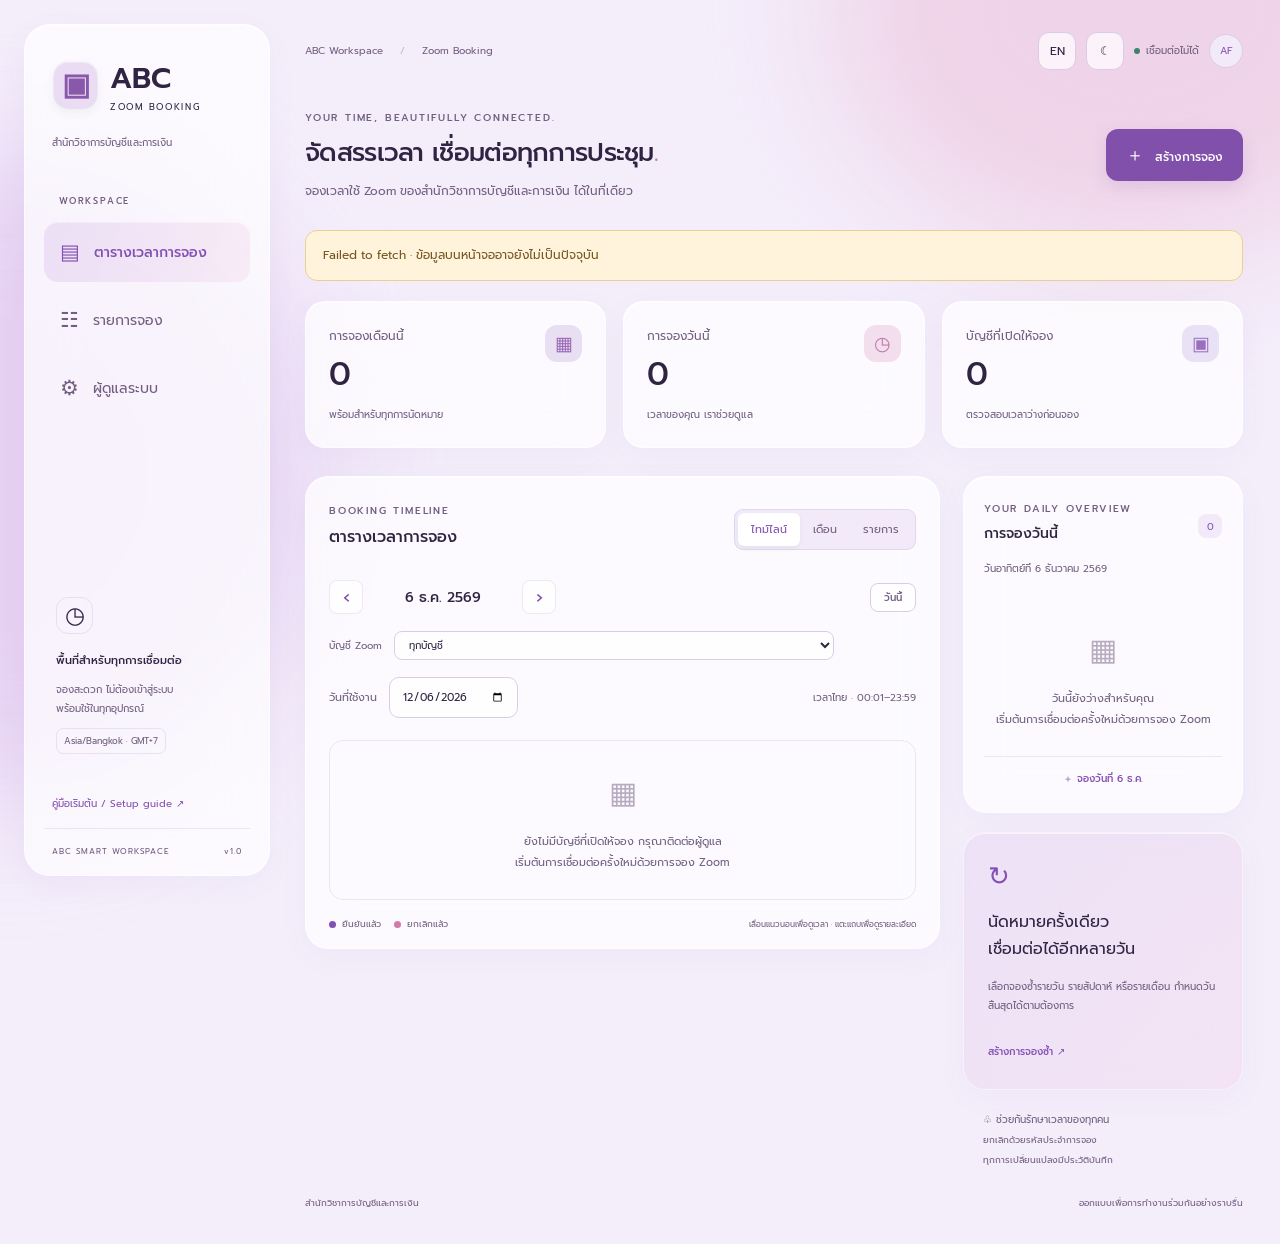
==== index.html @ 43f2db87 "Publish ABC Zoom booking website" ====
<!doctype html>
<html lang="th"><head><meta charset="utf-8"><meta name="viewport" content="width=device-width,initial-scale=1"><meta name="theme-color" content="#f4eefb"><title>ABC Zoom · ระบบจอง Zoom</title><link rel="preconnect" href="https://fonts.googleapis.com"><link rel="preconnect" href="https://fonts.gstatic.com" crossorigin><link href="https://fonts.googleapis.com/css2?family=Prompt:wght@300;400;500;600;700&display=swap" rel="stylesheet"><link rel="stylesheet" href="style.css"><script src="config.js"></script><script type="module" src="app.js"></script></head>
<body><div class="ambient one"></div><div class="ambient two"></div>
<div class="shell"><aside class="sidebar glass"><a class="brand" href="./"><span class="brand-icon">▣</span><span>ABC<span class="brand-sub">ZOOM BOOKING</span></span></a><div class="school">สำนักวิชาการบัญชีและการเงิน</div><div class="nav-label">WORKSPACE</div><nav><button class="nav active" id="nav-calendar"><span>▤</span> ตารางเวลาการจอง</button><button class="nav" id="nav-list"><span>☷</span> รายการจอง</button><button class="nav" id="nav-admin"><span>⚙</span> ผู้ดูแลระบบ</button></nav><div class="sidebar-bottom"><div class="mini-icon">◷</div><b>พื้นที่สำหรับทุกการเชื่อมต่อ</b><p>จองสะดวก ไม่ต้องเข้าสู่ระบบ<br>พร้อมใช้ในทุกอุปกรณ์</p><span class="timezone">Asia/Bangkok · GMT+7</span></div><a class="setup-link" href="setup.html">คู่มือเริ่มต้น / Setup guide ↗</a><div class="version">ABC SMART WORKSPACE <span>v1.0</span></div></aside>
<main><header class="topbar"><div class="breadcrumb">ABC Workspace <span>/</span> Zoom Booking</div><div class="top-actions"><button class="utility" id="toggle-language" aria-label="Switch language">EN</button><button class="utility" id="toggle-theme" aria-label="สลับธีม">☾</button><span class="status" id="connection-status">กำลังเชื่อมต่อ</span><button class="avatar" id="admin-shortcut" aria-label="ผู้ดูแลระบบ">AF</button></div></header>
<section class="heading"><div><div class="eyebrow">YOUR TIME, BEAUTIFULLY CONNECTED.</div><h1>จัดสรรเวลา เชื่อมต่อทุกการประชุม<span class="mint-dot">.</span></h1><p>จองเวลาใช้ Zoom ของสำนักวิชาการบัญชีและการเงิน ได้ในที่เดียว</p></div><button class="primary" id="new-booking"><span>＋</span> สร้างการจอง</button></section>
<div class="notice" id="notice" hidden></div>
<section class="stats"><article class="glass stat"><div><span>การจองเดือนนี้</span><b id="stat-total">—</b><small>พร้อมสำหรับทุกการนัดหมาย</small></div><span class="stat-icon">▦</span></article><article class="glass stat"><div><span>การจองวันนี้</span><b id="stat-today">—</b><small>เวลาของคุณ เราช่วยดูแล</small></div><span class="stat-icon blue">◷</span></article><article class="glass stat"><div><span>บัญชีที่เปิดให้จอง</span><b id="stat-accounts">—</b><small>ตรวจสอบเวลาว่างก่อนจอง</small></div><span class="stat-icon violet">▣</span></article></section>
<div class="workspace" id="calendar-view"><section class="glass calendar-panel" id="schedule-panel"><div class="panel-header"><div><div class="eyebrow">BOOKING TIMELINE</div><h2 id="schedule-title">ตารางเวลาการจอง</h2></div><div class="segmented"><button class="selected" id="gantt-mode">ไทม์ไลน์</button><button id="month-mode">เดือน</button><button id="list-mode">รายการ</button></div></div><div class="calendar-toolbar"><div class="month-nav"><button id="prev" aria-label="เดือนก่อนหน้า">‹</button><h3 id="month-title"></h3><button id="next" aria-label="เดือนถัดไป">›</button></div><button class="secondary small" id="today">วันนี้</button></div><label class="account-filter">บัญชี Zoom <select id="filter-account"><option value="">ทุกบัญชี</option></select></label><div id="gantt-view"><div class="gantt-date-row"><label for="gantt-date">วันที่ใช้งาน</label><input type="date" id="gantt-date"><span id="gantt-timezone">เวลาไทย · 00:01–23:59</span></div><div class="gantt-scroll"><div id="gantt"></div></div><div class="gantt-legend"><span><i class="legend-dot"></i> ยืนยันแล้ว</span><span><i class="legend-dot pink"></i> ยกเลิกแล้ว</span><span id="gantt-hint">เลื่อนแนวนอนเพื่อดูเวลา · แตะแถบเพื่อดูรายละเอียด</span></div></div><div id="month-view" hidden><div class="weekdays"><span>อา.</span><span>จ.</span><span>อ.</span><span>พ.</span><span>พฤ.</span><span>ศ.</span><span>ส.</span></div><div class="calendar-grid" id="calendar"></div><div class="calendar-footer"><span><i class="legend-dot"></i> มีการจอง</span><span><i class="legend-dot outline"></i> วันที่เลือก</span><small>แตะวันที่เพื่อดูรายละเอียด</small></div></div></section>
<aside class="right-column"><section class="glass daily-panel"><div class="panel-header"><div><div class="eyebrow">YOUR DAILY OVERVIEW</div><h2 id="selected-title">การจองวันนี้</h2></div><span class="count" id="day-count">0</span></div><p class="muted" id="selected-date"></p><div id="day-list"></div><button class="text-button" id="day-book">＋ จองในวันนี้</button></section><section class="glass tip"><span class="tip-icon">↻</span><h3>นัดหมายครั้งเดียว<br>เชื่อมต่อได้อีกหลายวัน</h3><p>เลือกจองซ้ำรายวัน รายสัปดาห์ หรือรายเดือน กำหนดวันสิ้นสุดได้ตามต้องการ</p><button class="text-button" id="repeat-book">สร้างการจองซ้ำ ↗</button></section><div class="privacy-note">♧ ช่วยกันรักษาเวลาของทุกคน<br><span>ยกเลิกด้วยรหัสประจำการจอง<br>ทุกการเปลี่ยนแปลงมีประวัติบันทึก</span></div></aside></div>
<section class="glass list-panel" id="list-view" hidden><div class="panel-header"><h2>รายการจอง</h2><input id="search" type="search" placeholder="ค้นหารายการ (ชื่อ / หัวข้อสำหรับ Admin)" aria-label="ค้นหารายการจอง"></div><p class="muted">รายการในเดือนที่เลือก · เวลาประเทศไทย</p><div id="all-list"></div></section>
<section class="glass admin-panel" id="admin-view" hidden><div class="panel-header"><div><div class="eyebrow">ADMINISTRATION</div><h2>ผู้ดูแลระบบ</h2></div><button class="secondary" id="logout" hidden>ออกจากระบบ</button></div><form id="login-form" class="form narrow"><p class="muted">เข้าสู่ระบบด้วยบัญชีผู้ดูแล Supabase Auth</p><p class="muted" id="admin-setup-note">ผู้ดูแลครั้งแรก: สร้างบัญชีและตั้งรหัสผ่านใน Supabase Authentication ด้วยอีเมลที่กำหนดก่อน</p><label>อีเมล<input name="email" type="email" autocomplete="username" value="nattawat.suw@mail.wu.ac.th" required></label><label>รหัสผ่าน<input name="password" type="password" autocomplete="current-password" required></label><button class="primary">เข้าสู่ระบบ</button></form><div id="admin-content" hidden><div class="admin-grid"><div><h3>จัดการบัญชี Zoom</h3><div id="account-list"></div><form id="account-form" class="form"><label>รหัสบัญชี<input name="account_id" required maxlength="100" placeholder="เช่น zoom-01"></label><label>ชื่อแสดงผล<input name="branch" required maxlength="150" placeholder="เช่น Zoom สำนักวิชา 01"></label><label>อีเมล Zoom<input name="email" type="email" required></label><label>รหัสผ่าน Zoom (เว้นว่างเพื่อใช้ค่าเดิม)<input name="password" type="password" autocomplete="new-password" maxlength="200"></label><label>สถานะ<select name="status"><option value="ACTIVE">เปิดให้จอง</option><option value="INACTIVE">ปิดให้จอง</option></select></label><button class="primary">บันทึกบัญชี</button></form></div><div><h3>ประวัติการเปลี่ยนแปลง</h3><p class="muted">ล่าสุด 300 รายการ · ชื่อผู้ใช้งานทั่วไปเป็นข้อมูลที่กรอกเอง<br>ผู้ดูแลที่ยืนยันแล้วจะแสดงรหัสบัญชี</p><button id="export-logs" class="secondary small">ดาวน์โหลดประวัติ JSON</button><div id="audit-list"></div></div></div></div></section>
<footer>สำนักวิชาการบัญชีและการเงิน <span>ออกแบบเพื่อการทำงานร่วมกันอย่างราบรื่น</span></footer></main></div>
<dialog id="booking-dialog"><form id="booking-form" class="form"><div class="dialog-header"><div><div class="eyebrow">LET’S MAKE TIME</div><h2>สร้างการจอง Zoom</h2></div><button type="button" class="close" data-close aria-label="ปิด">×</button></div><div class="form-row"><label>ชื่อผู้จอง *<input name="name" required minlength="2" maxlength="150" autocomplete="name" placeholder="ชื่อและนามสกุล"></label><label>บัญชี Zoom *<select name="account_id" required id="booking-account"></select></label></div><label>หัวข้อการใช้งาน *<input name="topic" required minlength="2" maxlength="150" placeholder="เช่น ประชุมคณะกรรมการสำนักวิชา"></label><label>วัตถุประสงค์การใช้งาน *<textarea name="purpose" required minlength="2" maxlength="500" rows="2" placeholder="รายละเอียดการประชุม / การเรียนการสอน"></textarea></label><div class="form-row three"><label>วันที่ *<input type="date" name="date" required></label><label>เวลาเริ่ม *<input type="time" name="start" min="00:01" max="23:58" value="09:00" required></label><label>เวลาสิ้นสุด *<input type="time" name="end" min="00:02" max="23:59" value="10:00" required></label></div><p class="field-hint">เวลาไทย 00:01–23:59 น. · จองข้ามวันให้แยกรายการ</p><label>การจองซ้ำ<select name="repeat" id="repeat"><option value="none">ไม่จองซ้ำ</option><option value="daily">รายวัน</option><option value="weekly">รายสัปดาห์</option><option value="monthly">รายเดือน</option></select></label><div id="repeat-options" hidden><div class="form-row"><label>ทุก ๆ<input name="interval" type="number" min="1" max="12" value="1"></label><label>สิ้นสุดวันที่<input name="until" type="date"></label></div><div id="weekdays-input" class="weekday-options" hidden></div><p class="field-hint">สูงสุด 100 ครั้ง ภายใน 180 วัน · รายเดือนจะข้ามเดือนที่ไม่มีวันตรงกัน</p><p id="repeat-summary" class="repeat-summary"></p></div><div class="form-notice">เก็บรหัสยกเลิกที่ได้รับหลังจองให้ปลอดภัย ผู้ถือรหัสสามารถยกเลิกการจองชุดนี้ได้ ชื่อผู้กรอกไม่ถือเป็นการยืนยันตัวตน</div><p class="form-error" id="booking-error" role="alert"></p><div class="dialog-actions"><button type="button" class="secondary" data-close>กลับ</button><button class="primary" id="submit-booking">ยืนยันการจอง</button></div></form></dialog>
<dialog id="detail-dialog"><div class="dialog-header"><h2>รายละเอียดการจอง</h2><button class="close" data-close aria-label="ปิด">×</button></div><div id="booking-detail"></div></dialog>
<dialog id="cancel-dialog"><form id="cancel-form" class="form"><div class="dialog-header"><h2>ยกเลิกการจอง</h2><button type="button" class="close" data-close aria-label="ปิด">×</button></div><label>ชื่อผู้ยกเลิก *<input name="name" minlength="2" maxlength="150" required></label><label>เหตุผลที่ยกเลิก *<textarea name="reason" minlength="2" maxlength="500" required></textarea></label><label id="code-label">รหัสยกเลิกประจำการจอง *<input name="code" autocomplete="off"></label><label>รายการที่จะยกเลิก<select name="scope"><option value="one">เฉพาะครั้งนี้</option><option value="future">ครั้งนี้และครั้งถัดไปในชุด</option><option value="all">ทุกครั้งในชุดที่ยังไม่เริ่ม</option></select></label><p class="form-notice">บันทึกชื่อ เวลา เหตุผล และข้อมูลตรวจสอบเครือข่ายแบบแฮชในประวัติ ผู้ดูแลสามารถตรวจสอบได้</p><p class="form-error" id="cancel-error" role="alert"></p><button class="danger">ยืนยันยกเลิก</button></form></dialog>
<dialog id="receipt-dialog"><div class="dialog-header"><h2>จองสำเร็จ ✓</h2></div><p id="receipt-count"></p><p>กรุณาบันทึกรหัสนี้ไว้ จะไม่แสดงซ้ำอีก</p><code id="receipt-code"></code><div id="receipt-credentials" class="credentials"></div><p class="muted">ใช้รหัสนี้ร่วมกับชื่อผู้ยกเลิกเพื่อจัดการการจอง ห้ามส่งต่อให้ผู้อื่น</p><div class="dialog-actions"><button class="secondary" id="download-receipt">ดาวน์โหลดหลักฐาน</button><button class="primary" data-close>เรียบร้อย</button></div></dialog>
<dialog id="credentials-dialog"><form id="credentials-form" class="form"><div class="dialog-header"><h2 data-credential-title>ข้อมูลเข้าสู่ระบบ Zoom</h2><button type="button" class="close" data-close aria-label="ปิด">×</button></div><label id="credential-code-label">รหัสยกเลิกประจำการจอง *<input name="code" autocomplete="off" required></label><button class="primary" id="reveal-credentials">เปิดดูข้อมูล</button><p id="credentials-error" class="form-error" role="alert"></p><div id="credentials-result" class="credentials" hidden></div></form></dialog><div id="toast" role="status" hidden></div></body></html>
---- style.css ----
:root{--ink:#1d393c;--muted:#78908e;--mint:#387c69;--line:rgba(62,100,92,.12);--glass:rgba(255,255,255,.64)}*{box-sizing:border-box}body{margin:0;background:#edf3f1;color:var(--ink);font:14px 'Prompt',sans-serif;min-height:100vh}button,input,select,textarea{font:inherit}button,a,input,select,textarea{-webkit-tap-highlight-color:transparent}button{cursor:pointer}button:disabled{opacity:.45;cursor:wait}button:focus-visible,a:focus-visible{outline:3px solid #579e8e;outline-offset:3px}input:focus,select:focus,textarea:focus{outline:2px solid #76af9e}[hidden]{display:none!important}.ambient{position:fixed;border-radius:50%;filter:blur(65px);z-index:-1;pointer-events:none}.ambient.one{width:600px;height:650px;background:#c3ded0;left:-290px;top:150px;opacity:.75}.ambient.two{width:600px;height:500px;background:#d0dfef;right:-150px;top:-240px;opacity:.8}.glass{background:var(--glass);border:1px solid rgba(255,255,255,.9);box-shadow:0 8px 32px #34594d06,inset 0 1px 0 #fff;backdrop-filter:blur(25px);-webkit-backdrop-filter:blur(25px)}.shell{display:grid;grid-template-columns:246px minmax(0,1fr);gap:35px;max-width:1680px;margin:auto;padding:24px}.sidebar{height:calc(100vh - 48px);min-height:620px;border-radius:26px;padding:31px 19px 18px;position:sticky;top:24px;display:flex;flex-direction:column}.brand{display:flex;gap:12px;align-items:center;color:var(--ink);text-decoration:none;font-size:29px;font-weight:600;padding:0 9px}.brand-icon{display:grid;place-items:center;background:#d6e7e0;color:#386b59;width:45px;height:48px;border-radius:15px;font-size:30px;box-shadow:inset 0 1px 2px #fff,0 4px 8px #34594d10}.brand-sub{display:block;letter-spacing:1.7px;font-size:9px;font-weight:400}.school{font-size:10px;color:#6e8580;margin:20px 8px 42px;white-space:nowrap}.nav-label,.eyebrow{font-size:9px;letter-spacing:1.8px;font-weight:500;color:#7c9690}.nav-label{padding:0 15px;margin-bottom:14px}.nav{width:100%;text-align:left;border:0;background:none;padding:14px 16px;border-radius:14px;color:#728985;margin-bottom:8px;display:flex;gap:14px;align-items:center}.nav span{font-size:21px}.nav.active{background:linear-gradient(125deg,#d9e9e2c9,#e7f1ec85);box-shadow:inset 0 1px 0 #fff,0 3px 9px #274d4010;color:#2e6755;font-weight:500}.sidebar-bottom{margin-top:auto;padding:30px 12px 26px}.mini-icon{border:1px solid #b9d3c7;width:37px;height:37px;border-radius:12px;display:grid;place-items:center;font-size:23px;margin-bottom:15px}.sidebar-bottom b{font-size:11px;font-weight:500}.sidebar-bottom p{color:#7d918b;font-size:10px;line-height:1.9}.timezone{display:inline-block;border:1px solid #dbe5e1;padding:5px 7px;border-radius:7px;font-size:9px;color:#7d918b}.version{padding:16px 8px 0;border-top:1px solid var(--line);font-size:8px;letter-spacing:1px;color:#a1afaa;display:flex;justify-content:space-between}main{min-width:0;padding-right:13px}.topbar{display:flex;justify-content:space-between;align-items:center;height:53px;margin-bottom:33px}.breadcrumb{font-size:10px;color:#859791}.breadcrumb span{margin:0 13px;color:#b3c1bb}.top-actions{display:flex;align-items:center;gap:19px}.status{font-size:10px;color:#648479;display:flex;gap:6px;align-items:center}.status:before{content:'';width:6px;height:6px;background:#6fa88f;border-radius:50%}.avatar{width:34px;height:34px;border:1px solid #fff;background:#d7e4de;border-radius:50%;color:#537568;font-size:10px}.heading{display:flex;justify-content:space-between;gap:20px;align-items:center;margin-bottom:30px}.heading h1{font-size:clamp(22px,2.25vw,34px);letter-spacing:-.7px;font-weight:500;margin:8px 0 10px}.mint-dot{color:#7ba690}.heading p{font-size:11px;color:#82938e;margin:0}.primary,.secondary,.danger{border:0;padding:12px 20px;border-radius:12px;font-size:12px;font-weight:500;white-space:nowrap}.primary{background:#2e6658;color:white;box-shadow:0 6px 15px #2e665824,inset 0 1px 0 #ffffff30}.primary:hover{background:#245446}.primary span{font-size:18px;margin-right:7px}.secondary{border:1px solid #dce6e0;background:#ffffff85;color:#688176}.small{padding:6px 13px;font-size:10px;border-radius:8px}.danger{background:#af514c;color:white}.notice{padding:13px 17px;border:1px solid #e5d3ad;background:#fff8e3;border-radius:12px;margin-bottom:20px;font-size:12px;line-height:1.9}.stats{display:grid;grid-template-columns:repeat(3,1fr);gap:17px;margin-bottom:28px}.stat{border-radius:20px;padding:23px;display:flex;justify-content:space-between;gap:10px}.stat span:not(.stat-icon){color:#7c918a;font-size:11px}.stat b{font-size:32px;line-height:1.3;display:block;font-weight:500;margin:8px 0}.stat small{font-size:9px;color:#91a29a}.stat-icon{background:#dfede5;color:#729d84;display:grid;place-items:center;width:37px;height:37px;font-size:19px;border-radius:12px}.stat-icon.blue{background:#e6eef7;color:#7894ab}.stat-icon.violet{background:#eeeaf3;color:#9a8cae}.workspace{display:grid;grid-template-columns:minmax(0,1fr) 280px;gap:23px;align-items:start}.calendar-panel{border-radius:23px;overflow:hidden;padding:26px 23px 14px}.panel-header{display:flex;justify-content:space-between;align-items:center;gap:15px}.panel-header h2{font-size:16px;font-weight:500;margin:7px 0}.segmented{display:flex;border:1px solid #e4eae6;border-radius:9px;padding:3px;background:#e8eeea55}.segmented button{border:0;background:none;color:#92a098;font-size:10px;border-radius:6px;padding:6px 13px}.segmented .selected{background:#fff;color:#587667;box-shadow:0 2px 5px #34594d10}.calendar-toolbar{display:flex;justify-content:space-between;align-items:center;margin:24px 0 17px}.month-nav{display:flex;gap:12px;align-items:center}.month-nav h3{font-size:14px;font-weight:500;min-width:135px;text-align:center;margin:0}.month-nav button{border:1px solid #dfe9e3;background:#ffffff90;width:26px;height:26px;border-radius:8px;color:#82998b;font-size:19px;line-height:1}.account-filter{display:flex;align-items:center;gap:12px;font-size:10px;color:#8a9e91;margin-bottom:17px}.account-filter select{border:1px solid #e0e9e1;border-radius:8px;font-size:10px;padding:5px 10px;background:#ffffff90;color:#68836f;max-width:75%}.weekdays{display:grid;grid-template-columns:repeat(7,1fr);padding-bottom:14px;text-align:center;color:#8fa195;font-size:10px}.weekdays span:first-child,.weekdays span:last-child{color:#b0bdb3}.calendar-grid{display:grid;grid-template-columns:repeat(7,minmax(0,1fr));border-top:1px solid var(--line);border-left:1px solid var(--line)}.day{border:0;border-right:1px solid var(--line);border-bottom:1px solid var(--line);min-height:87px;padding:9px 6px 5px;background:transparent;text-align:left;color:#607e68;position:relative;min-width:0}.day:hover{background:#e8f1e8}.day.selected{background:#dfeee0a6;box-shadow:inset 0 0 0 1.5px #a6c5aa}.day.other{color:#bcc7bc;background:#e9efea30}.day-number{font-size:11px;display:grid;place-items:center;width:22px;height:22px;border-radius:50%}.day.is-today .day-number{background:#3b7560;color:#fff}.event-chip{font-size:8px;display:block;margin-top:5px;padding:4px;border-radius:5px;background:#d8e8da;color:#487455;overflow:hidden;text-overflow:ellipsis;white-space:nowrap;line-height:1.3}.event-more{font-size:8px;color:#819384;padding-left:3px}.calendar-footer{display:flex;gap:15px;font-size:8px;color:#91a18f;padding-top:16px;align-items:center}.calendar-footer span{display:flex;align-items:center;gap:5px}.calendar-footer small{margin-left:auto;font-size:8px}.legend-dot{width:5px;height:5px;border-radius:50%;background:#8eaf90}.legend-dot.outline{background:none;border:1px solid #8eaf90}.right-column{display:flex;flex-direction:column;gap:19px}.daily-panel{padding:24px 20px 12px;border-radius:23px}.daily-panel h2{font-size:14px}.count{font-size:10px;display:grid;place-items:center;width:24px;height:24px;border-radius:8px;color:#73927a;background:#e2ece2}.muted{font-size:11px;color:#8a9c8e;line-height:1.8}.daily-panel>.muted{font-size:10px;margin:9px 0 20px}.empty{padding:24px 5px 25px;text-align:center;color:#91a18f;font-size:11px;line-height:1.9}.empty-icon{font-size:30px;opacity:.5;margin-bottom:10px}.empty b{display:block;color:#6b8770;font-weight:400}.booking-card{width:100%;text-align:left;background:#fff9;border:1px solid #e2ebe2;border-radius:13px;padding:14px;margin-bottom:10px;color:var(--ink)}.booking-card small{color:#7d9b85;font-size:9px}.booking-card b{display:block;font-size:11px;font-weight:500;margin:8px 0;overflow-wrap:anywhere}.booking-card p{font-size:10px;color:#91a18f;margin:0}.text-button{font-size:10px;font-weight:500;border:0;background:none;color:#648a6d;padding:14px 0}.daily-panel>.text-button{width:100%;border-top:1px solid var(--line);text-align:center}.tip{border-radius:22px;padding:24px;background:linear-gradient(130deg,#e2eee6b3,#f7f9f2a8)}.tip-icon{font-size:26px;color:#86a88d;display:block}.tip h3{font-size:16px;font-weight:400;line-height:1.7;margin:13px 0}.tip p{font-size:10px;line-height:1.9;color:#8aa18a}.tip .text-button{padding-bottom:0}.privacy-note{padding:1px 20px;color:#7c957e;font-size:10px;line-height:2}.privacy-note span{font-size:9px;color:#9aaa95}footer{margin:25px 0 10px;font-size:9px;color:#9baa9c;display:flex;justify-content:space-between}.list-panel,.admin-panel{padding:28px;border-radius:23px;min-height:400px}.list-panel #all-list{display:grid;grid-template-columns:repeat(3,minmax(0,1fr));gap:15px;margin-top:20px}input,textarea,select{border:1px solid #dce6df;border-radius:10px;background:#ffffffa6;padding:10px 12px;color:#365b46;width:100%;min-width:0}input::placeholder,textarea::placeholder{color:#a5b1a7;font-size:11px}#search{max-width:230px}.form{display:flex;flex-direction:column;gap:17px}.form label{display:flex;flex-direction:column;gap:7px;font-size:11px;color:#65856c}.form-row{display:grid;grid-template-columns:1fr 1fr;gap:17px}.form-row.three{grid-template-columns:1.3fr 1fr 1fr}.form .field-hint{font-size:9px;color:#94a48f;margin:-8px 0 0;line-height:1.8}.form-notice{font-size:10px;background:#edf3eb;color:#7d947b;padding:12px;border-radius:10px;line-height:1.9}.form-error{color:#a74343;font-size:11px;margin:0;line-height:1.8}.narrow{max-width:380px;margin-top:25px}.admin-grid{display:grid;grid-template-columns:minmax(220px,.8fr) 1.2fr;gap:40px;margin-top:28px}.admin-grid h3{font-size:14px;font-weight:500}.admin-grid .booking-card{display:block}.log{padding:15px 0;border-bottom:1px solid var(--line);font-size:10px;overflow-wrap:anywhere}.log b{font-weight:500;color:#587a62}.log p{margin:5px 0;color:#8a9d8c}.log small{color:#97a694}dialog{border:1px solid #fff;background:#f4f8f3f5;backdrop-filter:blur(30px);border-radius:24px;box-shadow:0 24px 100px #1d393c33;width:min(600px,calc(100% - 30px));padding:28px;color:var(--ink);max-height:90dvh;overflow:auto}dialog::backdrop{background:#1c372b40;backdrop-filter:blur(7px)}.dialog-header{display:flex;justify-content:space-between;align-items:center;margin-bottom:6px;gap:15px}.dialog-header h2{font-size:20px;font-weight:500;margin:5px 0}.close{border:1px solid #dde7de;border-radius:50%;background:#fff8;color:#8aa48a;width:30px;height:30px;font-size:20px;flex-shrink:0}.dialog-actions{display:flex;justify-content:flex-end;gap:12px;margin-top:5px}.weekday-options{display:flex;gap:9px;flex-wrap:wrap;margin:15px 0}.weekday-options label{flex-direction:row;align-items:center;font-size:11px}.weekday-options input{width:auto;accent-color:#3b7560}.repeat-summary{font-size:11px;color:#4a7a55}.detail-row{display:flex;gap:20px;padding:12px 0;border-bottom:1px solid var(--line);font-size:12px;overflow-wrap:anywhere}.detail-row span{color:#91a28d;min-width:80px}.detail-row b{font-weight:400}.cancelled{opacity:.55}#receipt-code{display:block;background:#e2ece0;padding:15px;font-size:12px;word-break:break-all;border-radius:12px;user-select:all}#receipt-dialog p{font-size:12px;line-height:1.8}#toast{position:fixed;bottom:25px;left:50%;transform:translateX(-50%);background:#2e6658;color:#fff;padding:13px 25px;border-radius:14px;font-size:12px;box-shadow:0 5px 20px #1d393c30;z-index:100}
@media(min-width:1450px){.workspace{grid-template-columns:minmax(0,1fr) 320px}.day{min-height:108px}.heading{margin-bottom:40px}}
@media(max-width:1150px){.shell{grid-template-columns:200px minmax(0,1fr);gap:22px;padding:18px}.sidebar{padding:25px 12px;height:calc(100vh - 36px);top:18px}.school{font-size:9px}.nav{font-size:12px;padding:12px}.workspace{grid-template-columns:minmax(0,1fr) 235px;gap:17px}.calendar-panel{padding:20px 13px 14px}.stat{padding:18px 15px}.heading h1{font-size:24px}.heading p{font-size:10px}.day{min-height:76px}.sidebar-bottom{padding:20px 8px}.calendar-footer{gap:10px}.calendar-footer small{display:none}.daily-panel{padding:22px 15px}.tip{padding:22px 18px}}
@media(max-width:950px){.shell{grid-template-columns:165px minmax(0,1fr);gap:20px}.brand{padding:0 2px;font-size:25px;gap:8px}.brand-icon{width:37px;height:41px}.brand-sub{font-size:7px}.school{font-size:8px;padding:0;margin-left:2px}.nav{font-size:11px;gap:8px}.nav span{font-size:18px}.workspace{grid-template-columns:1fr}.right-column{display:grid;grid-template-columns:1fr 1fr}.privacy-note{display:none}.day{min-height:87px}.topbar{margin-bottom:22px}.stats{gap:10px}.stat{padding:16px 12px}.stat-icon{display:none}.stat small{font-size:8px}.heading{align-items:flex-start}.heading h1{font-size:23px}.primary{padding:12px 15px}.heading>.primary{font-size:10px;margin-top:20px}.list-panel #all-list{grid-template-columns:1fr 1fr}.admin-grid{grid-template-columns:1fr}.version{font-size:6px}}
@media(max-width:650px){.shell{display:block;padding:14px}.sidebar{height:auto;min-height:0;position:static;padding:13px 15px;border-radius:20px;display:flex;flex-direction:row;align-items:center;justify-content:space-between}.brand{font-size:21px;gap:8px}.brand-icon{height:34px;width:34px;font-size:23px;border-radius:11px}.brand-sub{font-size:6px;letter-spacing:1px}.school,.nav-label,.sidebar-bottom,.version{display:none}.sidebar nav{display:flex;gap:3px}.nav{font-size:0;width:auto;padding:10px;margin:0;gap:0}.nav span{font-size:20px}.topbar{height:45px;margin-bottom:20px}.topbar .breadcrumb{font-size:8px}.top-actions{gap:10px}.status{font-size:8px}.avatar{width:28px;height:28px}main{padding:0}.heading{flex-wrap:wrap;gap:13px;margin-bottom:20px}.heading h1{font-size:25px;margin:8px 0}.heading p{font-size:9px;line-height:1.9}.heading>.primary{margin:0;width:100%;font-size:12px}.eyebrow{font-size:8px}.stats{gap:8px;margin-bottom:18px}.stat{padding:13px 9px;border-radius:15px}.stat span:not(.stat-icon){font-size:8px}.stat b{font-size:26px;margin:8px 0 2px}.stat small{font-size:7px;line-height:1.6;display:block}.calendar-panel{padding:20px 11px 14px;border-radius:20px}.panel-header h2{font-size:15px}.segmented button{padding:5px 10px}.calendar-toolbar{margin-top:20px}.day{min-height:69px;padding:6px 3px}.day-number{font-size:10px;width:20px;height:20px}.event-chip{font-size:7px;padding:3px 2px}.event-more{font-size:7px}.weekdays{font-size:9px}.right-column{grid-template-columns:1fr;gap:15px}.tip{display:none}.daily-panel{padding:20px}.daily-panel>.muted{margin-bottom:10px}.empty{padding:15px}.empty-icon{font-size:24px;margin:0}.calendar-footer{font-size:7px}.list-panel,.admin-panel{padding:20px 15px}.list-panel #all-list{grid-template-columns:1fr;gap:8px}.list-panel .panel-header{align-items:flex-start;flex-direction:column}#search{max-width:none}footer{font-size:8px}footer span{display:none}.form-row,.form-row.three{gap:12px}.form-row:not(.three){grid-template-columns:1fr}.form-row.three{grid-template-columns:1fr 1fr}.form-row.three label:first-child{grid-column:1/-1}dialog{padding:22px 18px;border-radius:20px}.dialog-header h2{font-size:18px}.dialog-actions{flex-wrap:wrap}.form input,.form select,.form textarea{font-size:16px}.admin-grid{gap:25px}.notice{font-size:10px}.booking-card b{font-size:12px}}
@media(prefers-reduced-motion:reduce){*{scroll-behavior:auto!important}}
/* Purple / rose liquid-glass system, with explicit light and dark surfaces. */
:root{color-scheme:light;--ink:#302443;--muted:#756582;--mint:#8754b7;--line:#9278ae29;--glass:#ffffffb8;--surface:#fff;--subtle:#f2eaf8;--purple:#8350b3;--rose:#d17aa6;--secondary-ink:#715e80;--field:#ffffffce;--field-border:#d9cce5;--green:#3e826d}
html[data-theme=dark]{color-scheme:dark;--ink:#f0e8fa;--muted:#b5a4c8;--line:#c4a7e72b;--glass:#2c203cbd;--surface:#342644;--subtle:#3b2b4e;--purple:#b98be8;--rose:#e696bf;--secondary-ink:#c2afd3;--field:#372947;--field-border:#69517e;--green:#87c8ac}
body{background:#f4eefb;color:var(--ink)}html[data-theme=dark] body{background:#19121f}.ambient.one{background:#dbbbed;opacity:.55}.ambient.two{background:#edc5de;opacity:.65}html[data-theme=dark] .ambient{opacity:.12}.glass{background:var(--glass);border-color:#ffffff80;box-shadow:inset 0 1px 0 #ffffffa1,0 8px 32px #5a32780a}html[data-theme=dark] .glass{border-color:#d0add62b;box-shadow:inset 0 1px 0 #ffffff0b,0 8px 32px #00000012}.brand-icon{background:#e9dcf3;color:#8958aa}.school,.nav,.sidebar-bottom p,.timezone,.breadcrumb,.heading p,.stat span:not(.stat-icon),.stat small,.eyebrow,.nav-label,.muted,.form label,.form .field-hint,.tip p,.privacy-note,.privacy-note span,footer,.version{color:var(--secondary-ink)}.nav.active{color:var(--purple);background:linear-gradient(115deg,#af7ed52c,#e4a4cb24);box-shadow:inset 0 1px 0 #ffffff60}.mini-icon,.timezone,.version{border-color:var(--line)}.primary{background:#8150aa;color:white;box-shadow:0 6px 17px #8050aa26}.primary:hover{background:#704096}.secondary{background:var(--field);border-color:var(--field-border);color:var(--secondary-ink)}.utility{border:1px solid var(--field-border);background:var(--glass);color:var(--ink);border-radius:11px;min-width:38px;min-height:38px;padding:7px;font-size:12px}.top-actions{gap:10px}.status{color:var(--secondary-ink)}.status:before{background:var(--green)}.avatar{background:var(--subtle);color:var(--purple);border-color:var(--field-border)}.mint-dot{color:var(--rose)}.stat-icon{background:#e9dff2;color:#9965b6}.stat-icon.blue{background:#f3deed;color:#be78a8}.stat-icon.violet{background:#e9e1f6;color:#9970be}.segmented{background:var(--subtle);border-color:var(--line)}.segmented button{color:var(--secondary-ink);font-size:11px;min-height:33px}.segmented .selected{background:var(--surface);color:var(--purple)}input,select,textarea,.account-filter select{background:var(--field);border-color:var(--field-border);color:var(--ink)}input:focus,select:focus,textarea:focus{outline:2px solid var(--purple)}button:focus-visible,a:focus-visible{outline-color:var(--purple)}input::placeholder,textarea::placeholder{color:var(--muted)}.month-nav button{background:var(--field);border-color:var(--line);color:var(--purple);width:34px;height:34px}.account-filter{color:var(--secondary-ink)}.weekdays{color:var(--secondary-ink)}.weekdays span:first-child,.weekdays span:last-child{color:var(--muted)}.day{color:var(--secondary-ink)}.day:hover{background:#ae85d51c}.day.selected{background:#ae85d52b;box-shadow:inset 0 0 0 1.5px #a37cc7}.day.other{background:#9874b209;color:var(--muted);opacity:.65}.day.is-today .day-number{background:#915dbd}.event-chip{background:#b58ad533;color:var(--purple)}.event-more,.calendar-footer{color:var(--secondary-ink)}.legend-dot{background:var(--purple);width:7px;height:7px;display:inline-block;border-radius:50%;flex-shrink:0}.legend-dot.outline{border-color:var(--purple)}.legend-dot.pink{background:var(--rose)}.daily-panel .count{background:var(--subtle);color:var(--purple)}.empty,.empty b,.booking-card small,.booking-card p{color:var(--secondary-ink)}.booking-card{background:var(--field);border-color:var(--line);color:var(--ink)}.text-button{color:var(--purple);min-height:40px}.tip{background:linear-gradient(130deg,#cba6e52b,#efafd52b)}.tip-icon{color:var(--purple)}.form-notice{background:var(--subtle);color:var(--secondary-ink)}.form-error{color:#b64465}html[data-theme=dark] .form-error{color:#ff9cba}.repeat-summary{color:var(--purple)}.weekday-options input{accent-color:var(--purple)}dialog{background:#faf6fdf7;border-color:var(--field-border)}html[data-theme=dark] dialog{background:#271c33f7}.close{background:var(--field);border-color:var(--field-border);color:var(--ink)}.detail-row span{color:var(--secondary-ink)}#receipt-code{background:var(--subtle)}#toast{background:#75459b}.log b,.log p,.log small{color:var(--secondary-ink)}.notice{background:#fff3db;color:#745620;border-color:#e9cf96}html[data-theme=dark] .notice{background:#443520;color:#f3d499;border-color:#79603a}.gantt-date-row{display:flex;gap:12px;align-items:center;margin:0 0 22px;color:var(--secondary-ink);font-size:11px;flex-wrap:wrap}.gantt-date-row input{width:auto;min-height:38px}.gantt-date-row>span{font-size:10px;margin-left:auto}.gantt-scroll{overflow:auto;border:1px solid var(--line);border-radius:14px;scrollbar-color:#b89acc transparent;scrollbar-width:thin}.gantt-head,.gantt-row{display:grid;grid-template-columns:135px minmax(660px,1fr);min-width:795px}.gantt-head{height:48px;border-bottom:1px solid var(--line)}.gantt-account-head{padding:16px 13px;font-size:11px;position:sticky;left:0;z-index:4;background:var(--surface);border-right:1px solid var(--line)}.gantt-hours{position:relative;margin-right:28px}.gantt-hours>span{position:absolute;top:17px;transform:translateX(-50%);font-size:9px;color:var(--secondary-ink);white-space:nowrap}.gantt-hours>span:first-child{transform:translateX(4px)}.gantt-row{border-bottom:1px solid var(--line);min-height:94px}.gantt-row:last-child{border-bottom:0}.gantt-account{padding:14px 13px;position:sticky;left:0;z-index:3;background:var(--surface);border-right:1px solid var(--line);display:flex;flex-direction:column;justify-content:center;gap:4px}.gantt-account>b{font-size:12px;font-weight:500;color:var(--ink)}.gantt-account>span{font-size:10px;color:var(--secondary-ink);overflow:hidden;text-overflow:ellipsis;white-space:nowrap}.gantt-account>small{font-size:9px;color:var(--green)}.gantt-account>small.closed{color:var(--rose)}.gantt-track{position:relative;margin-right:28px;background:repeating-linear-gradient(to right,transparent,transparent calc(100% / 12 - 1px),var(--line) calc(100% / 12 - 1px),var(--line) calc(100% / 12))}.gantt-bar{position:absolute;top:19px;height:34px;border-radius:7px;background:linear-gradient(120deg,#9166c1,#bd79b8);border:1px solid #bd8fdd;color:#fff;box-shadow:0 3px 8px #9873b522;z-index:2;overflow:hidden;min-width:7px;padding:0 5px;text-align:left;transition:filter .12s}.gantt-bar:hover{filter:brightness(1.12)}.gantt-bar span{font-size:10px;white-space:nowrap}.gantt-bar.is-cancelled{top:61px;height:19px;background:#db9eb333;border:1px dashed var(--rose);box-shadow:none;color:var(--secondary-ink)}.gantt-bar.is-cancelled span{text-decoration:line-through;font-size:8px}.now-line{position:absolute;top:0;bottom:0;border-left:1px solid #dd6d9a;z-index:1;pointer-events:none}.now-line:before{content:'';position:absolute;width:5px;height:5px;background:#dd6d9a;border-radius:50%;left:-3px;top:0}.gantt-legend{display:flex;flex-wrap:wrap;align-items:center;gap:13px;color:var(--secondary-ink);font-size:9px;padding:17px 0 3px}.gantt-legend>span{display:flex;align-items:center;gap:6px}.gantt-legend #gantt-hint{margin-left:auto;font-size:8px}.heading h1{font-size:clamp(23px,2vw,30px)}.stat span:not(.stat-icon),.heading p,.booking-card b,.form label,.muted{font-size:12px}.stat small,.eyebrow,.booking-card small,.booking-card p{font-size:10px}.detail-row{line-height:1.9}.utility:hover{border-color:var(--purple)}.nav{min-height:44px}.credentials{background:var(--subtle);padding:16px;border:1px solid var(--line);border-radius:13px;margin:16px 0;font-size:12px;overflow-wrap:anywhere}.credentials h3{font-size:14px;margin:0 0 12px}.credentials code{display:block;user-select:all;padding:7px 0;color:var(--ink)}html[data-theme=dark] .stat-icon{background:var(--subtle);color:var(--purple)}html[data-theme=dark] .brand-icon{background:var(--subtle);color:var(--purple)}
@media(min-width:1450px){.gantt-head,.gantt-row{grid-template-columns:145px minmax(660px,1fr)}}
@media(max-width:950px){.heading{flex-wrap:wrap}.heading h1{font-size:25px}.gantt-legend #gantt-hint{width:100%;margin:0}.gantt-date-row>span{margin:0}}
@media(max-width:650px){.top-actions{gap:5px}.utility{min-width:34px;min-height:36px;padding:5px;font-size:10px}.breadcrumb{max-width:35%;line-height:1.7}.status{font-size:8px;max-width:70px}.heading h1{font-size:24px}.heading p{font-size:11px}.topbar{height:55px;margin-bottom:16px}.gantt-head,.gantt-row{grid-template-columns:108px minmax(660px,1fr);min-width:768px}.gantt-account{padding:12px 9px}.gantt-account-head{padding:16px 9px}.gantt-date-row{gap:8px}.gantt-date-row input{font-size:13px;max-width:170px}.calendar-panel .panel-header{gap:9px;flex-wrap:wrap}.calendar-panel .panel-header h2{font-size:15px}.segmented button{font-size:10px;padding:6px 9px;min-height:36px}.month-nav button{width:40px;height:40px}.calendar-toolbar .small{min-height:36px}.gantt-legend{font-size:10px;line-height:1.8}.stat span:not(.stat-icon){font-size:9px}.stat small{font-size:8px}.gantt-date-row>span{font-size:9px}.gantt-head{height:45px}.gantt-row{min-height:92px}.nav{min-width:40px;min-height:44px}}

.school{white-space:normal;line-height:1.8}.setup-link{color:var(--purple);font-size:10px;text-decoration:none;padding:15px 8px;line-height:1.8}@media(max-width:650px){.setup-link{display:none}}
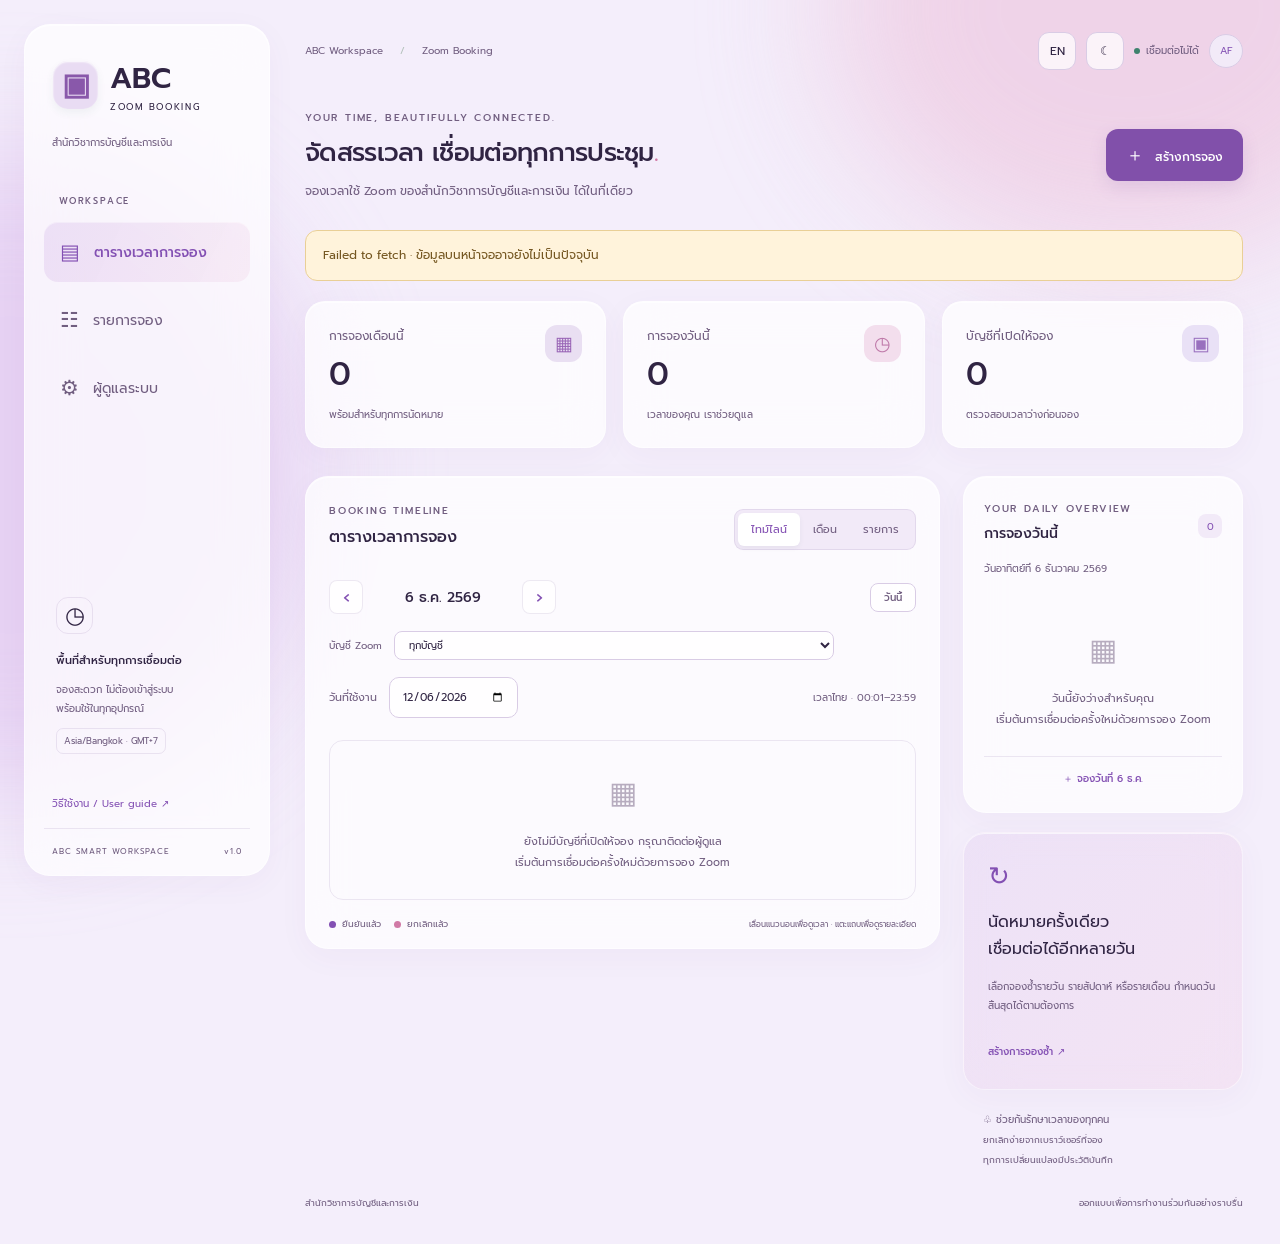
==== commit 771022d5: "Simplify cancellation and remove public admin setup details" ====
--- a/index.html
+++ b/index.html
@@ -1,18 +1,18 @@
 <!doctype html>
 <html lang="th"><head><meta charset="utf-8"><meta name="viewport" content="width=device-width,initial-scale=1"><meta name="theme-color" content="#f4eefb"><title>ABC Zoom · ระบบจอง Zoom</title><link rel="preconnect" href="https://fonts.googleapis.com"><link rel="preconnect" href="https://fonts.gstatic.com" crossorigin><link href="https://fonts.googleapis.com/css2?family=Prompt:wght@300;400;500;600;700&display=swap" rel="stylesheet"><link rel="stylesheet" href="style.css"><script src="config.js"></script><script type="module" src="app.js"></script></head>
 <body><div class="ambient one"></div><div class="ambient two"></div>
-<div class="shell"><aside class="sidebar glass"><a class="brand" href="./"><span class="brand-icon">▣</span><span>ABC<span class="brand-sub">ZOOM BOOKING</span></span></a><div class="school">สำนักวิชาการบัญชีและการเงิน</div><div class="nav-label">WORKSPACE</div><nav><button class="nav active" id="nav-calendar"><span>▤</span> ตารางเวลาการจอง</button><button class="nav" id="nav-list"><span>☷</span> รายการจอง</button><button class="nav" id="nav-admin"><span>⚙</span> ผู้ดูแลระบบ</button></nav><div class="sidebar-bottom"><div class="mini-icon">◷</div><b>พื้นที่สำหรับทุกการเชื่อมต่อ</b><p>จองสะดวก ไม่ต้องเข้าสู่ระบบ<br>พร้อมใช้ในทุกอุปกรณ์</p><span class="timezone">Asia/Bangkok · GMT+7</span></div><a class="setup-link" href="setup.html">คู่มือเริ่มต้น / Setup guide ↗</a><div class="version">ABC SMART WORKSPACE <span>v1.0</span></div></aside>
+<div class="shell"><aside class="sidebar glass"><a class="brand" href="./"><span class="brand-icon">▣</span><span>ABC<span class="brand-sub">ZOOM BOOKING</span></span></a><div class="school">สำนักวิชาการบัญชีและการเงิน</div><div class="nav-label">WORKSPACE</div><nav><button class="nav active" id="nav-calendar"><span>▤</span> ตารางเวลาการจอง</button><button class="nav" id="nav-list"><span>☷</span> รายการจอง</button><button class="nav" id="nav-admin"><span>⚙</span> ผู้ดูแลระบบ</button></nav><div class="sidebar-bottom"><div class="mini-icon">◷</div><b>พื้นที่สำหรับทุกการเชื่อมต่อ</b><p>จองสะดวก ไม่ต้องเข้าสู่ระบบ<br>พร้อมใช้ในทุกอุปกรณ์</p><span class="timezone">Asia/Bangkok · GMT+7</span></div><a class="setup-link" href="setup.html">วิธีใช้งาน / User guide ↗</a><div class="version">ABC SMART WORKSPACE <span>v1.0</span></div></aside>
 <main><header class="topbar"><div class="breadcrumb">ABC Workspace <span>/</span> Zoom Booking</div><div class="top-actions"><button class="utility" id="toggle-language" aria-label="Switch language">EN</button><button class="utility" id="toggle-theme" aria-label="สลับธีม">☾</button><span class="status" id="connection-status">กำลังเชื่อมต่อ</span><button class="avatar" id="admin-shortcut" aria-label="ผู้ดูแลระบบ">AF</button></div></header>
 <section class="heading"><div><div class="eyebrow">YOUR TIME, BEAUTIFULLY CONNECTED.</div><h1>จัดสรรเวลา เชื่อมต่อทุกการประชุม<span class="mint-dot">.</span></h1><p>จองเวลาใช้ Zoom ของสำนักวิชาการบัญชีและการเงิน ได้ในที่เดียว</p></div><button class="primary" id="new-booking"><span>＋</span> สร้างการจอง</button></section>
 <div class="notice" id="notice" hidden></div>
 <section class="stats"><article class="glass stat"><div><span>การจองเดือนนี้</span><b id="stat-total">—</b><small>พร้อมสำหรับทุกการนัดหมาย</small></div><span class="stat-icon">▦</span></article><article class="glass stat"><div><span>การจองวันนี้</span><b id="stat-today">—</b><small>เวลาของคุณ เราช่วยดูแล</small></div><span class="stat-icon blue">◷</span></article><article class="glass stat"><div><span>บัญชีที่เปิดให้จอง</span><b id="stat-accounts">—</b><small>ตรวจสอบเวลาว่างก่อนจอง</small></div><span class="stat-icon violet">▣</span></article></section>
 <div class="workspace" id="calendar-view"><section class="glass calendar-panel" id="schedule-panel"><div class="panel-header"><div><div class="eyebrow">BOOKING TIMELINE</div><h2 id="schedule-title">ตารางเวลาการจอง</h2></div><div class="segmented"><button class="selected" id="gantt-mode">ไทม์ไลน์</button><button id="month-mode">เดือน</button><button id="list-mode">รายการ</button></div></div><div class="calendar-toolbar"><div class="month-nav"><button id="prev" aria-label="เดือนก่อนหน้า">‹</button><h3 id="month-title"></h3><button id="next" aria-label="เดือนถัดไป">›</button></div><button class="secondary small" id="today">วันนี้</button></div><label class="account-filter">บัญชี Zoom <select id="filter-account"><option value="">ทุกบัญชี</option></select></label><div id="gantt-view"><div class="gantt-date-row"><label for="gantt-date">วันที่ใช้งาน</label><input type="date" id="gantt-date"><span id="gantt-timezone">เวลาไทย · 00:01–23:59</span></div><div class="gantt-scroll"><div id="gantt"></div></div><div class="gantt-legend"><span><i class="legend-dot"></i> ยืนยันแล้ว</span><span><i class="legend-dot pink"></i> ยกเลิกแล้ว</span><span id="gantt-hint">เลื่อนแนวนอนเพื่อดูเวลา · แตะแถบเพื่อดูรายละเอียด</span></div></div><div id="month-view" hidden><div class="weekdays"><span>อา.</span><span>จ.</span><span>อ.</span><span>พ.</span><span>พฤ.</span><span>ศ.</span><span>ส.</span></div><div class="calendar-grid" id="calendar"></div><div class="calendar-footer"><span><i class="legend-dot"></i> มีการจอง</span><span><i class="legend-dot outline"></i> วันที่เลือก</span><small>แตะวันที่เพื่อดูรายละเอียด</small></div></div></section>
-<aside class="right-column"><section class="glass daily-panel"><div class="panel-header"><div><div class="eyebrow">YOUR DAILY OVERVIEW</div><h2 id="selected-title">การจองวันนี้</h2></div><span class="count" id="day-count">0</span></div><p class="muted" id="selected-date"></p><div id="day-list"></div><button class="text-button" id="day-book">＋ จองในวันนี้</button></section><section class="glass tip"><span class="tip-icon">↻</span><h3>นัดหมายครั้งเดียว<br>เชื่อมต่อได้อีกหลายวัน</h3><p>เลือกจองซ้ำรายวัน รายสัปดาห์ หรือรายเดือน กำหนดวันสิ้นสุดได้ตามต้องการ</p><button class="text-button" id="repeat-book">สร้างการจองซ้ำ ↗</button></section><div class="privacy-note">♧ ช่วยกันรักษาเวลาของทุกคน<br><span>ยกเลิกด้วยรหัสประจำการจอง<br>ทุกการเปลี่ยนแปลงมีประวัติบันทึก</span></div></aside></div>
+<aside class="right-column"><section class="glass daily-panel"><div class="panel-header"><div><div class="eyebrow">YOUR DAILY OVERVIEW</div><h2 id="selected-title">การจองวันนี้</h2></div><span class="count" id="day-count">0</span></div><p class="muted" id="selected-date"></p><div id="day-list"></div><button class="text-button" id="day-book">＋ จองในวันนี้</button></section><section class="glass tip"><span class="tip-icon">↻</span><h3>นัดหมายครั้งเดียว<br>เชื่อมต่อได้อีกหลายวัน</h3><p>เลือกจองซ้ำรายวัน รายสัปดาห์ หรือรายเดือน กำหนดวันสิ้นสุดได้ตามต้องการ</p><button class="text-button" id="repeat-book">สร้างการจองซ้ำ ↗</button></section><div class="privacy-note">♧ ช่วยกันรักษาเวลาของทุกคน<br><span>ยกเลิกง่ายจากเบราว์เซอร์ที่จอง<br>ทุกการเปลี่ยนแปลงมีประวัติบันทึก</span></div></aside></div>
 <section class="glass list-panel" id="list-view" hidden><div class="panel-header"><h2>รายการจอง</h2><input id="search" type="search" placeholder="ค้นหารายการ (ชื่อ / หัวข้อสำหรับ Admin)" aria-label="ค้นหารายการจอง"></div><p class="muted">รายการในเดือนที่เลือก · เวลาประเทศไทย</p><div id="all-list"></div></section>
-<section class="glass admin-panel" id="admin-view" hidden><div class="panel-header"><div><div class="eyebrow">ADMINISTRATION</div><h2>ผู้ดูแลระบบ</h2></div><button class="secondary" id="logout" hidden>ออกจากระบบ</button></div><form id="login-form" class="form narrow"><p class="muted">เข้าสู่ระบบด้วยบัญชีผู้ดูแล Supabase Auth</p><p class="muted" id="admin-setup-note">ผู้ดูแลครั้งแรก: สร้างบัญชีและตั้งรหัสผ่านใน Supabase Authentication ด้วยอีเมลที่กำหนดก่อน</p><label>อีเมล<input name="email" type="email" autocomplete="username" value="nattawat.suw@mail.wu.ac.th" required></label><label>รหัสผ่าน<input name="password" type="password" autocomplete="current-password" required></label><button class="primary">เข้าสู่ระบบ</button></form><div id="admin-content" hidden><div class="admin-grid"><div><h3>จัดการบัญชี Zoom</h3><div id="account-list"></div><form id="account-form" class="form"><label>รหัสบัญชี<input name="account_id" required maxlength="100" placeholder="เช่น zoom-01"></label><label>ชื่อแสดงผล<input name="branch" required maxlength="150" placeholder="เช่น Zoom สำนักวิชา 01"></label><label>อีเมล Zoom<input name="email" type="email" required></label><label>รหัสผ่าน Zoom (เว้นว่างเพื่อใช้ค่าเดิม)<input name="password" type="password" autocomplete="new-password" maxlength="200"></label><label>สถานะ<select name="status"><option value="ACTIVE">เปิดให้จอง</option><option value="INACTIVE">ปิดให้จอง</option></select></label><button class="primary">บันทึกบัญชี</button></form></div><div><h3>ประวัติการเปลี่ยนแปลง</h3><p class="muted">ล่าสุด 300 รายการ · ชื่อผู้ใช้งานทั่วไปเป็นข้อมูลที่กรอกเอง<br>ผู้ดูแลที่ยืนยันแล้วจะแสดงรหัสบัญชี</p><button id="export-logs" class="secondary small">ดาวน์โหลดประวัติ JSON</button><div id="audit-list"></div></div></div></div></section>
+<section class="glass admin-panel" id="admin-view" hidden><div class="panel-header"><div><div class="eyebrow">ADMINISTRATION</div><h2>ผู้ดูแลระบบ</h2></div><button class="secondary" id="logout" hidden>ออกจากระบบ</button></div><form id="login-form" class="form narrow"><p class="muted">เข้าสู่ระบบสำหรับผู้ดูแล</p><label>อีเมล<input name="email" type="email" autocomplete="username" required></label><label>รหัสผ่าน<input name="password" type="password" autocomplete="current-password" required></label><button class="primary">เข้าสู่ระบบ</button></form><div id="admin-content" hidden><div class="admin-grid"><div><h3>จัดการบัญชี Zoom</h3><div id="account-list"></div><form id="account-form" class="form"><label>รหัสบัญชี<input name="account_id" required maxlength="100" placeholder="เช่น zoom-01"></label><label>ชื่อแสดงผล<input name="branch" required maxlength="150" placeholder="เช่น Zoom สำนักวิชา 01"></label><label>อีเมล Zoom<input name="email" type="email" required></label><label>รหัสผ่าน Zoom (เว้นว่างเพื่อใช้ค่าเดิม)<input name="password" type="password" autocomplete="new-password" maxlength="200"></label><label>สถานะ<select name="status"><option value="ACTIVE">เปิดให้จอง</option><option value="INACTIVE">ปิดให้จอง</option></select></label><button class="primary">บันทึกบัญชี</button></form></div><div><h3>ประวัติการเปลี่ยนแปลง</h3><p class="muted">ล่าสุด 300 รายการ · ชื่อผู้ใช้งานทั่วไปเป็นข้อมูลที่กรอกเอง<br>ผู้ดูแลที่ยืนยันแล้วจะแสดงรหัสบัญชี</p><button id="export-logs" class="secondary small">ดาวน์โหลดประวัติ JSON</button><div id="audit-list"></div></div></div></div></section>
 <footer>สำนักวิชาการบัญชีและการเงิน <span>ออกแบบเพื่อการทำงานร่วมกันอย่างราบรื่น</span></footer></main></div>
-<dialog id="booking-dialog"><form id="booking-form" class="form"><div class="dialog-header"><div><div class="eyebrow">LET’S MAKE TIME</div><h2>สร้างการจอง Zoom</h2></div><button type="button" class="close" data-close aria-label="ปิด">×</button></div><div class="form-row"><label>ชื่อผู้จอง *<input name="name" required minlength="2" maxlength="150" autocomplete="name" placeholder="ชื่อและนามสกุล"></label><label>บัญชี Zoom *<select name="account_id" required id="booking-account"></select></label></div><label>หัวข้อการใช้งาน *<input name="topic" required minlength="2" maxlength="150" placeholder="เช่น ประชุมคณะกรรมการสำนักวิชา"></label><label>วัตถุประสงค์การใช้งาน *<textarea name="purpose" required minlength="2" maxlength="500" rows="2" placeholder="รายละเอียดการประชุม / การเรียนการสอน"></textarea></label><div class="form-row three"><label>วันที่ *<input type="date" name="date" required></label><label>เวลาเริ่ม *<input type="time" name="start" min="00:01" max="23:58" value="09:00" required></label><label>เวลาสิ้นสุด *<input type="time" name="end" min="00:02" max="23:59" value="10:00" required></label></div><p class="field-hint">เวลาไทย 00:01–23:59 น. · จองข้ามวันให้แยกรายการ</p><label>การจองซ้ำ<select name="repeat" id="repeat"><option value="none">ไม่จองซ้ำ</option><option value="daily">รายวัน</option><option value="weekly">รายสัปดาห์</option><option value="monthly">รายเดือน</option></select></label><div id="repeat-options" hidden><div class="form-row"><label>ทุก ๆ<input name="interval" type="number" min="1" max="12" value="1"></label><label>สิ้นสุดวันที่<input name="until" type="date"></label></div><div id="weekdays-input" class="weekday-options" hidden></div><p class="field-hint">สูงสุด 100 ครั้ง ภายใน 180 วัน · รายเดือนจะข้ามเดือนที่ไม่มีวันตรงกัน</p><p id="repeat-summary" class="repeat-summary"></p></div><div class="form-notice">เก็บรหัสยกเลิกที่ได้รับหลังจองให้ปลอดภัย ผู้ถือรหัสสามารถยกเลิกการจองชุดนี้ได้ ชื่อผู้กรอกไม่ถือเป็นการยืนยันตัวตน</div><p class="form-error" id="booking-error" role="alert"></p><div class="dialog-actions"><button type="button" class="secondary" data-close>กลับ</button><button class="primary" id="submit-booking">ยืนยันการจอง</button></div></form></dialog>
+<dialog id="booking-dialog"><form id="booking-form" class="form"><div class="dialog-header"><div><div class="eyebrow">LET’S MAKE TIME</div><h2>สร้างการจอง Zoom</h2></div><button type="button" class="close" data-close aria-label="ปิด">×</button></div><div class="form-row"><label>ชื่อผู้จอง *<input name="name" required minlength="2" maxlength="150" autocomplete="name" placeholder="ชื่อและนามสกุล"></label><label>บัญชี Zoom *<select name="account_id" required id="booking-account"></select></label></div><label>หัวข้อการใช้งาน *<input name="topic" required minlength="2" maxlength="150" placeholder="เช่น ประชุมคณะกรรมการสำนักวิชา"></label><label>วัตถุประสงค์การใช้งาน *<textarea name="purpose" required minlength="2" maxlength="500" rows="2" placeholder="รายละเอียดการประชุม / การเรียนการสอน"></textarea></label><div class="form-row three"><label>วันที่ *<input type="date" name="date" required></label><label>เวลาเริ่ม *<input type="time" name="start" min="00:01" max="23:58" value="09:00" required></label><label>เวลาสิ้นสุด *<input type="time" name="end" min="00:02" max="23:59" value="10:00" required></label></div><p class="field-hint">เวลาไทย 00:01–23:59 น. · จองข้ามวันให้แยกรายการ</p><label>การจองซ้ำ<select name="repeat" id="repeat"><option value="none">ไม่จองซ้ำ</option><option value="daily">รายวัน</option><option value="weekly">รายสัปดาห์</option><option value="monthly">รายเดือน</option></select></label><div id="repeat-options" hidden><div class="form-row"><label>ทุก ๆ<input name="interval" type="number" min="1" max="12" value="1"></label><label>สิ้นสุดวันที่<input name="until" type="date"></label></div><div id="weekdays-input" class="weekday-options" hidden></div><p class="field-hint">สูงสุด 100 ครั้ง ภายใน 180 วัน · รายเดือนจะข้ามเดือนที่ไม่มีวันตรงกัน</p><p id="repeat-summary" class="repeat-summary"></p></div><div class="form-notice">ระบบจำสิทธิ์การจองในเบราว์เซอร์นี้ให้อัตโนมัติ ยกเลิกได้โดยไม่ต้องกรอกรหัส หากเปลี่ยนเบราว์เซอร์หรือล้างข้อมูล ให้ติดต่อผู้ดูแล</div><p class="form-error" id="booking-error" role="alert"></p><div class="dialog-actions"><button type="button" class="secondary" data-close>กลับ</button><button class="primary" id="submit-booking">ยืนยันการจอง</button></div></form></dialog>
 <dialog id="detail-dialog"><div class="dialog-header"><h2>รายละเอียดการจอง</h2><button class="close" data-close aria-label="ปิด">×</button></div><div id="booking-detail"></div></dialog>
-<dialog id="cancel-dialog"><form id="cancel-form" class="form"><div class="dialog-header"><h2>ยกเลิกการจอง</h2><button type="button" class="close" data-close aria-label="ปิด">×</button></div><label>ชื่อผู้ยกเลิก *<input name="name" minlength="2" maxlength="150" required></label><label>เหตุผลที่ยกเลิก *<textarea name="reason" minlength="2" maxlength="500" required></textarea></label><label id="code-label">รหัสยกเลิกประจำการจอง *<input name="code" autocomplete="off"></label><label>รายการที่จะยกเลิก<select name="scope"><option value="one">เฉพาะครั้งนี้</option><option value="future">ครั้งนี้และครั้งถัดไปในชุด</option><option value="all">ทุกครั้งในชุดที่ยังไม่เริ่ม</option></select></label><p class="form-notice">บันทึกชื่อ เวลา เหตุผล และข้อมูลตรวจสอบเครือข่ายแบบแฮชในประวัติ ผู้ดูแลสามารถตรวจสอบได้</p><p class="form-error" id="cancel-error" role="alert"></p><button class="danger">ยืนยันยกเลิก</button></form></dialog>
-<dialog id="receipt-dialog"><div class="dialog-header"><h2>จองสำเร็จ ✓</h2></div><p id="receipt-count"></p><p>กรุณาบันทึกรหัสนี้ไว้ จะไม่แสดงซ้ำอีก</p><code id="receipt-code"></code><div id="receipt-credentials" class="credentials"></div><p class="muted">ใช้รหัสนี้ร่วมกับชื่อผู้ยกเลิกเพื่อจัดการการจอง ห้ามส่งต่อให้ผู้อื่น</p><div class="dialog-actions"><button class="secondary" id="download-receipt">ดาวน์โหลดหลักฐาน</button><button class="primary" data-close>เรียบร้อย</button></div></dialog>
-<dialog id="credentials-dialog"><form id="credentials-form" class="form"><div class="dialog-header"><h2 data-credential-title>ข้อมูลเข้าสู่ระบบ Zoom</h2><button type="button" class="close" data-close aria-label="ปิด">×</button></div><label id="credential-code-label">รหัสยกเลิกประจำการจอง *<input name="code" autocomplete="off" required></label><button class="primary" id="reveal-credentials">เปิดดูข้อมูล</button><p id="credentials-error" class="form-error" role="alert"></p><div id="credentials-result" class="credentials" hidden></div></form></dialog><div id="toast" role="status" hidden></div></body></html>
+<dialog id="cancel-dialog"><form id="cancel-form" class="form"><div class="dialog-header"><h2>ยกเลิกการจอง</h2><button type="button" class="close" data-close aria-label="ปิด">×</button></div><label>ชื่อผู้ยกเลิก *<input name="name" minlength="2" maxlength="150" required></label><label>เหตุผลที่ยกเลิก *<textarea name="reason" minlength="2" maxlength="500" required></textarea></label><label>รายการที่จะยกเลิก<select name="scope"><option value="one">เฉพาะครั้งนี้</option><option value="future">ครั้งนี้และครั้งถัดไปในชุด</option><option value="all">ทุกครั้งในชุดที่ยังไม่เริ่ม</option></select></label><p class="form-notice">บันทึกชื่อ เวลา เหตุผล และข้อมูลตรวจสอบเครือข่ายแบบแฮชในประวัติ ผู้ดูแลสามารถตรวจสอบได้</p><p class="form-error" id="cancel-error" role="alert"></p><button class="danger">ยืนยันยกเลิก</button></form></dialog>
+<dialog id="receipt-dialog"><div class="dialog-header"><h2>จองสำเร็จ ✓</h2></div><p id="receipt-count"></p><p>ระบบจำการจองให้แล้ว ยกเลิกได้จากเบราว์เซอร์นี้โดยไม่ต้องใช้รหัส</p><div id="receipt-credentials" class="credentials"></div><p class="muted">หากเปลี่ยนเบราว์เซอร์หรือล้างข้อมูล กรุณาติดต่อผู้ดูแลเพื่อจัดการการจอง</p><div class="dialog-actions"><button class="secondary" id="download-receipt">ดาวน์โหลดหลักฐาน</button><button class="primary" data-close>เรียบร้อย</button></div></dialog>
+<dialog id="credentials-dialog"><form id="credentials-form" class="form"><div class="dialog-header"><h2 data-credential-title>ข้อมูลเข้าสู่ระบบ Zoom</h2><button type="button" class="close" data-close aria-label="ปิด">×</button></div><button class="primary" id="reveal-credentials">เปิดดูข้อมูล</button><p id="credentials-error" class="form-error" role="alert"></p><div id="credentials-result" class="credentials" hidden></div></form></dialog><div id="toast" role="status" hidden></div></body></html>
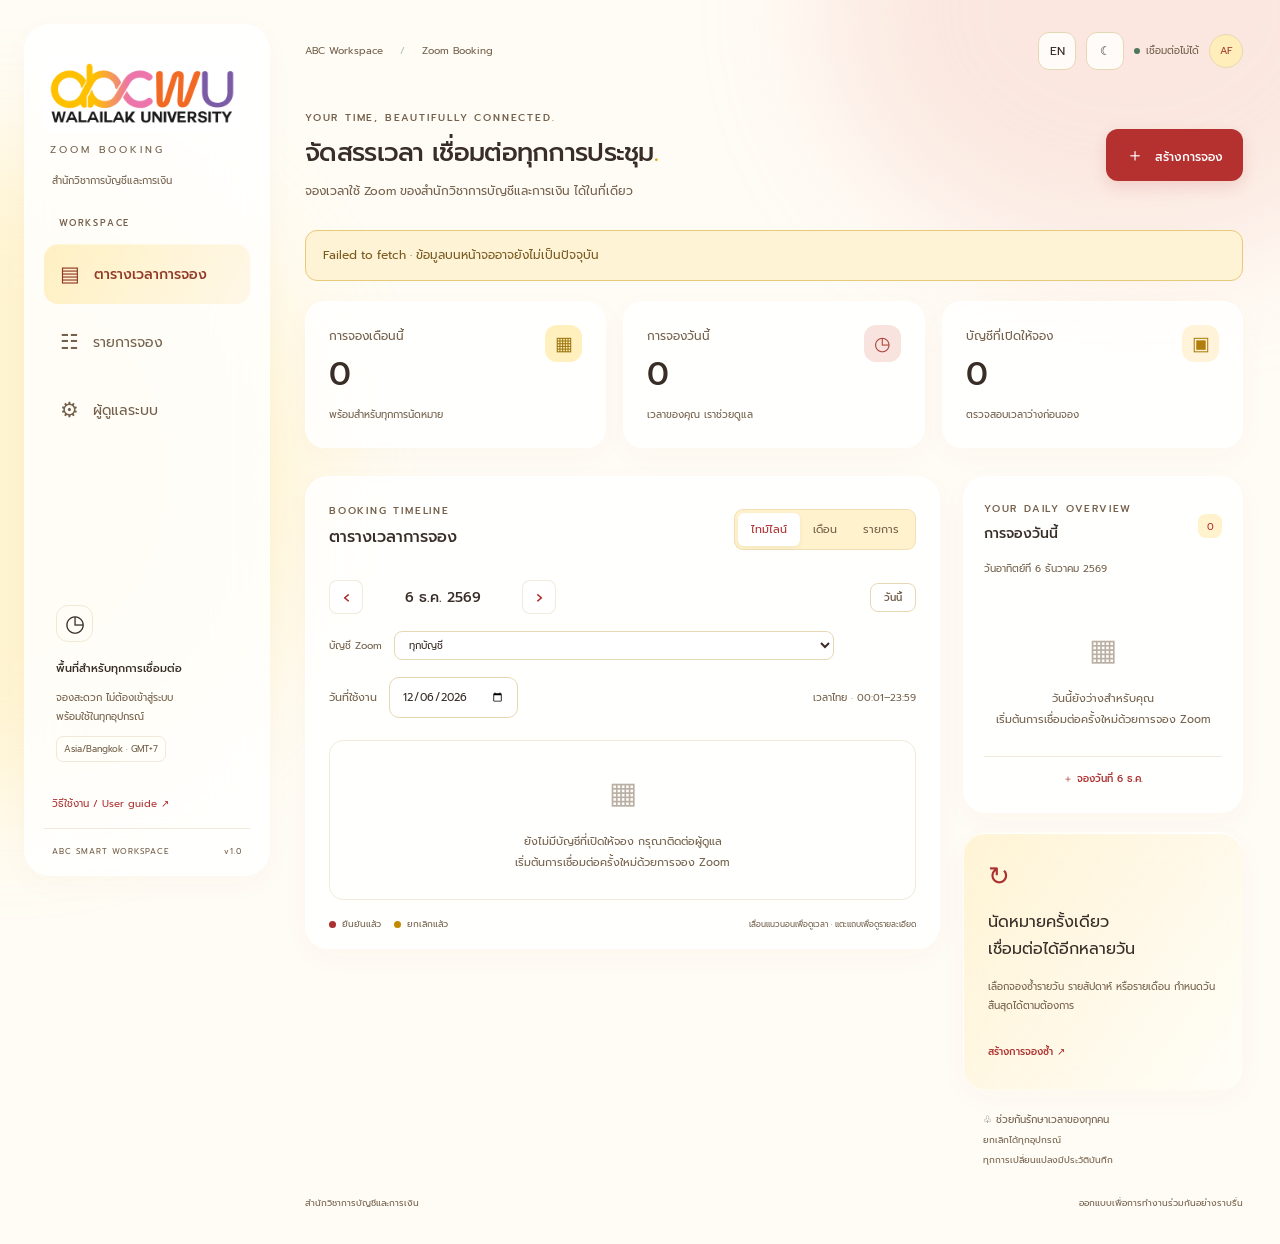
==== commit 97e56363: "Add school logo, yellow-red theme and cancellation from any device" ====
--- a/index.html
+++ b/index.html
@@ -1,18 +1,18 @@
 <!doctype html>
-<html lang="th"><head><meta charset="utf-8"><meta name="viewport" content="width=device-width,initial-scale=1"><meta name="theme-color" content="#f4eefb"><title>ABC Zoom · ระบบจอง Zoom</title><link rel="preconnect" href="https://fonts.googleapis.com"><link rel="preconnect" href="https://fonts.gstatic.com" crossorigin><link href="https://fonts.googleapis.com/css2?family=Prompt:wght@300;400;500;600;700&display=swap" rel="stylesheet"><link rel="stylesheet" href="style.css"><script src="config.js"></script><script type="module" src="app.js"></script></head>
+<html lang="th"><head><meta charset="utf-8"><meta name="viewport" content="width=device-width,initial-scale=1"><meta name="theme-color" content="#fff9e7"><title>ABC Zoom · ระบบจอง Zoom</title><link rel="preconnect" href="https://fonts.googleapis.com"><link rel="preconnect" href="https://fonts.gstatic.com" crossorigin><link href="https://fonts.googleapis.com/css2?family=Prompt:wght@300;400;500;600;700&display=swap" rel="stylesheet"><link rel="stylesheet" href="style.css"><script src="config.js"></script><script type="module" src="app.js"></script></head>
 <body><div class="ambient one"></div><div class="ambient two"></div>
-<div class="shell"><aside class="sidebar glass"><a class="brand" href="./"><span class="brand-icon">▣</span><span>ABC<span class="brand-sub">ZOOM BOOKING</span></span></a><div class="school">สำนักวิชาการบัญชีและการเงิน</div><div class="nav-label">WORKSPACE</div><nav><button class="nav active" id="nav-calendar"><span>▤</span> ตารางเวลาการจอง</button><button class="nav" id="nav-list"><span>☷</span> รายการจอง</button><button class="nav" id="nav-admin"><span>⚙</span> ผู้ดูแลระบบ</button></nav><div class="sidebar-bottom"><div class="mini-icon">◷</div><b>พื้นที่สำหรับทุกการเชื่อมต่อ</b><p>จองสะดวก ไม่ต้องเข้าสู่ระบบ<br>พร้อมใช้ในทุกอุปกรณ์</p><span class="timezone">Asia/Bangkok · GMT+7</span></div><a class="setup-link" href="setup.html">วิธีใช้งาน / User guide ↗</a><div class="version">ABC SMART WORKSPACE <span>v1.0</span></div></aside>
+<div class="shell"><aside class="sidebar glass"><a class="brand" href="./"><span class="logo-wrap"><img class="school-logo" src="logo.png" alt="สำนักวิชาการบัญชีและการเงิน มหาวิทยาลัยวลัยลักษณ์"></span><span class="brand-sub">ZOOM BOOKING</span></a><div class="school">สำนักวิชาการบัญชีและการเงิน</div><div class="nav-label">WORKSPACE</div><nav><button class="nav active" id="nav-calendar"><span>▤</span> ตารางเวลาการจอง</button><button class="nav" id="nav-list"><span>☷</span> รายการจอง</button><button class="nav" id="nav-admin"><span>⚙</span> ผู้ดูแลระบบ</button></nav><div class="sidebar-bottom"><div class="mini-icon">◷</div><b>พื้นที่สำหรับทุกการเชื่อมต่อ</b><p>จองสะดวก ไม่ต้องเข้าสู่ระบบ<br>พร้อมใช้ในทุกอุปกรณ์</p><span class="timezone">Asia/Bangkok · GMT+7</span></div><a class="setup-link" href="setup.html">วิธีใช้งาน / User guide ↗</a><div class="version">ABC SMART WORKSPACE <span>v1.0</span></div></aside>
 <main><header class="topbar"><div class="breadcrumb">ABC Workspace <span>/</span> Zoom Booking</div><div class="top-actions"><button class="utility" id="toggle-language" aria-label="Switch language">EN</button><button class="utility" id="toggle-theme" aria-label="สลับธีม">☾</button><span class="status" id="connection-status">กำลังเชื่อมต่อ</span><button class="avatar" id="admin-shortcut" aria-label="ผู้ดูแลระบบ">AF</button></div></header>
 <section class="heading"><div><div class="eyebrow">YOUR TIME, BEAUTIFULLY CONNECTED.</div><h1>จัดสรรเวลา เชื่อมต่อทุกการประชุม<span class="mint-dot">.</span></h1><p>จองเวลาใช้ Zoom ของสำนักวิชาการบัญชีและการเงิน ได้ในที่เดียว</p></div><button class="primary" id="new-booking"><span>＋</span> สร้างการจอง</button></section>
 <div class="notice" id="notice" hidden></div>
 <section class="stats"><article class="glass stat"><div><span>การจองเดือนนี้</span><b id="stat-total">—</b><small>พร้อมสำหรับทุกการนัดหมาย</small></div><span class="stat-icon">▦</span></article><article class="glass stat"><div><span>การจองวันนี้</span><b id="stat-today">—</b><small>เวลาของคุณ เราช่วยดูแล</small></div><span class="stat-icon blue">◷</span></article><article class="glass stat"><div><span>บัญชีที่เปิดให้จอง</span><b id="stat-accounts">—</b><small>ตรวจสอบเวลาว่างก่อนจอง</small></div><span class="stat-icon violet">▣</span></article></section>
 <div class="workspace" id="calendar-view"><section class="glass calendar-panel" id="schedule-panel"><div class="panel-header"><div><div class="eyebrow">BOOKING TIMELINE</div><h2 id="schedule-title">ตารางเวลาการจอง</h2></div><div class="segmented"><button class="selected" id="gantt-mode">ไทม์ไลน์</button><button id="month-mode">เดือน</button><button id="list-mode">รายการ</button></div></div><div class="calendar-toolbar"><div class="month-nav"><button id="prev" aria-label="เดือนก่อนหน้า">‹</button><h3 id="month-title"></h3><button id="next" aria-label="เดือนถัดไป">›</button></div><button class="secondary small" id="today">วันนี้</button></div><label class="account-filter">บัญชี Zoom <select id="filter-account"><option value="">ทุกบัญชี</option></select></label><div id="gantt-view"><div class="gantt-date-row"><label for="gantt-date">วันที่ใช้งาน</label><input type="date" id="gantt-date"><span id="gantt-timezone">เวลาไทย · 00:01–23:59</span></div><div class="gantt-scroll"><div id="gantt"></div></div><div class="gantt-legend"><span><i class="legend-dot"></i> ยืนยันแล้ว</span><span><i class="legend-dot pink"></i> ยกเลิกแล้ว</span><span id="gantt-hint">เลื่อนแนวนอนเพื่อดูเวลา · แตะแถบเพื่อดูรายละเอียด</span></div></div><div id="month-view" hidden><div class="weekdays"><span>อา.</span><span>จ.</span><span>อ.</span><span>พ.</span><span>พฤ.</span><span>ศ.</span><span>ส.</span></div><div class="calendar-grid" id="calendar"></div><div class="calendar-footer"><span><i class="legend-dot"></i> มีการจอง</span><span><i class="legend-dot outline"></i> วันที่เลือก</span><small>แตะวันที่เพื่อดูรายละเอียด</small></div></div></section>
-<aside class="right-column"><section class="glass daily-panel"><div class="panel-header"><div><div class="eyebrow">YOUR DAILY OVERVIEW</div><h2 id="selected-title">การจองวันนี้</h2></div><span class="count" id="day-count">0</span></div><p class="muted" id="selected-date"></p><div id="day-list"></div><button class="text-button" id="day-book">＋ จองในวันนี้</button></section><section class="glass tip"><span class="tip-icon">↻</span><h3>นัดหมายครั้งเดียว<br>เชื่อมต่อได้อีกหลายวัน</h3><p>เลือกจองซ้ำรายวัน รายสัปดาห์ หรือรายเดือน กำหนดวันสิ้นสุดได้ตามต้องการ</p><button class="text-button" id="repeat-book">สร้างการจองซ้ำ ↗</button></section><div class="privacy-note">♧ ช่วยกันรักษาเวลาของทุกคน<br><span>ยกเลิกง่ายจากเบราว์เซอร์ที่จอง<br>ทุกการเปลี่ยนแปลงมีประวัติบันทึก</span></div></aside></div>
+<aside class="right-column"><section class="glass daily-panel"><div class="panel-header"><div><div class="eyebrow">YOUR DAILY OVERVIEW</div><h2 id="selected-title">การจองวันนี้</h2></div><span class="count" id="day-count">0</span></div><p class="muted" id="selected-date"></p><div id="day-list"></div><button class="text-button" id="day-book">＋ จองในวันนี้</button></section><section class="glass tip"><span class="tip-icon">↻</span><h3>นัดหมายครั้งเดียว<br>เชื่อมต่อได้อีกหลายวัน</h3><p>เลือกจองซ้ำรายวัน รายสัปดาห์ หรือรายเดือน กำหนดวันสิ้นสุดได้ตามต้องการ</p><button class="text-button" id="repeat-book">สร้างการจองซ้ำ ↗</button></section><div class="privacy-note">♧ ช่วยกันรักษาเวลาของทุกคน<br><span>ยกเลิกได้ทุกอุปกรณ์<br>ทุกการเปลี่ยนแปลงมีประวัติบันทึก</span></div></aside></div>
 <section class="glass list-panel" id="list-view" hidden><div class="panel-header"><h2>รายการจอง</h2><input id="search" type="search" placeholder="ค้นหารายการ (ชื่อ / หัวข้อสำหรับ Admin)" aria-label="ค้นหารายการจอง"></div><p class="muted">รายการในเดือนที่เลือก · เวลาประเทศไทย</p><div id="all-list"></div></section>
 <section class="glass admin-panel" id="admin-view" hidden><div class="panel-header"><div><div class="eyebrow">ADMINISTRATION</div><h2>ผู้ดูแลระบบ</h2></div><button class="secondary" id="logout" hidden>ออกจากระบบ</button></div><form id="login-form" class="form narrow"><p class="muted">เข้าสู่ระบบสำหรับผู้ดูแล</p><label>อีเมล<input name="email" type="email" autocomplete="username" required></label><label>รหัสผ่าน<input name="password" type="password" autocomplete="current-password" required></label><button class="primary">เข้าสู่ระบบ</button></form><div id="admin-content" hidden><div class="admin-grid"><div><h3>จัดการบัญชี Zoom</h3><div id="account-list"></div><form id="account-form" class="form"><label>รหัสบัญชี<input name="account_id" required maxlength="100" placeholder="เช่น zoom-01"></label><label>ชื่อแสดงผล<input name="branch" required maxlength="150" placeholder="เช่น Zoom สำนักวิชา 01"></label><label>อีเมล Zoom<input name="email" type="email" required></label><label>รหัสผ่าน Zoom (เว้นว่างเพื่อใช้ค่าเดิม)<input name="password" type="password" autocomplete="new-password" maxlength="200"></label><label>สถานะ<select name="status"><option value="ACTIVE">เปิดให้จอง</option><option value="INACTIVE">ปิดให้จอง</option></select></label><button class="primary">บันทึกบัญชี</button></form></div><div><h3>ประวัติการเปลี่ยนแปลง</h3><p class="muted">ล่าสุด 300 รายการ · ชื่อผู้ใช้งานทั่วไปเป็นข้อมูลที่กรอกเอง<br>ผู้ดูแลที่ยืนยันแล้วจะแสดงรหัสบัญชี</p><button id="export-logs" class="secondary small">ดาวน์โหลดประวัติ JSON</button><div id="audit-list"></div></div></div></div></section>
 <footer>สำนักวิชาการบัญชีและการเงิน <span>ออกแบบเพื่อการทำงานร่วมกันอย่างราบรื่น</span></footer></main></div>
-<dialog id="booking-dialog"><form id="booking-form" class="form"><div class="dialog-header"><div><div class="eyebrow">LET’S MAKE TIME</div><h2>สร้างการจอง Zoom</h2></div><button type="button" class="close" data-close aria-label="ปิด">×</button></div><div class="form-row"><label>ชื่อผู้จอง *<input name="name" required minlength="2" maxlength="150" autocomplete="name" placeholder="ชื่อและนามสกุล"></label><label>บัญชี Zoom *<select name="account_id" required id="booking-account"></select></label></div><label>หัวข้อการใช้งาน *<input name="topic" required minlength="2" maxlength="150" placeholder="เช่น ประชุมคณะกรรมการสำนักวิชา"></label><label>วัตถุประสงค์การใช้งาน *<textarea name="purpose" required minlength="2" maxlength="500" rows="2" placeholder="รายละเอียดการประชุม / การเรียนการสอน"></textarea></label><div class="form-row three"><label>วันที่ *<input type="date" name="date" required></label><label>เวลาเริ่ม *<input type="time" name="start" min="00:01" max="23:58" value="09:00" required></label><label>เวลาสิ้นสุด *<input type="time" name="end" min="00:02" max="23:59" value="10:00" required></label></div><p class="field-hint">เวลาไทย 00:01–23:59 น. · จองข้ามวันให้แยกรายการ</p><label>การจองซ้ำ<select name="repeat" id="repeat"><option value="none">ไม่จองซ้ำ</option><option value="daily">รายวัน</option><option value="weekly">รายสัปดาห์</option><option value="monthly">รายเดือน</option></select></label><div id="repeat-options" hidden><div class="form-row"><label>ทุก ๆ<input name="interval" type="number" min="1" max="12" value="1"></label><label>สิ้นสุดวันที่<input name="until" type="date"></label></div><div id="weekdays-input" class="weekday-options" hidden></div><p class="field-hint">สูงสุด 100 ครั้ง ภายใน 180 วัน · รายเดือนจะข้ามเดือนที่ไม่มีวันตรงกัน</p><p id="repeat-summary" class="repeat-summary"></p></div><div class="form-notice">ระบบจำสิทธิ์การจองในเบราว์เซอร์นี้ให้อัตโนมัติ ยกเลิกได้โดยไม่ต้องกรอกรหัส หากเปลี่ยนเบราว์เซอร์หรือล้างข้อมูล ให้ติดต่อผู้ดูแล</div><p class="form-error" id="booking-error" role="alert"></p><div class="dialog-actions"><button type="button" class="secondary" data-close>กลับ</button><button class="primary" id="submit-booking">ยืนยันการจอง</button></div></form></dialog>
+<dialog id="booking-dialog"><form id="booking-form" class="form"><div class="dialog-header"><div><div class="eyebrow">LET’S MAKE TIME</div><h2>สร้างการจอง Zoom</h2></div><button type="button" class="close" data-close aria-label="ปิด">×</button></div><div class="form-row"><label>ชื่อผู้จอง *<input name="name" required minlength="2" maxlength="150" autocomplete="name" placeholder="ชื่อและนามสกุล"></label><label>บัญชี Zoom *<select name="account_id" required id="booking-account"></select></label></div><label>หัวข้อการใช้งาน *<input name="topic" required minlength="2" maxlength="150" placeholder="เช่น ประชุมคณะกรรมการสำนักวิชา"></label><label>วัตถุประสงค์การใช้งาน *<textarea name="purpose" required minlength="2" maxlength="500" rows="2" placeholder="รายละเอียดการประชุม / การเรียนการสอน"></textarea></label><div class="form-row three"><label>วันที่ *<input type="date" name="date" required></label><label>เวลาเริ่ม *<input type="time" name="start" min="00:01" max="23:58" value="09:00" required></label><label>เวลาสิ้นสุด *<input type="time" name="end" min="00:02" max="23:59" value="10:00" required></label></div><p class="field-hint">เวลาไทย 00:01–23:59 น. · จองข้ามวันให้แยกรายการ</p><label>การจองซ้ำ<select name="repeat" id="repeat"><option value="none">ไม่จองซ้ำ</option><option value="daily">รายวัน</option><option value="weekly">รายสัปดาห์</option><option value="monthly">รายเดือน</option></select></label><div id="repeat-options" hidden><div class="form-row"><label>ทุก ๆ<input name="interval" type="number" min="1" max="12" value="1"></label><label>สิ้นสุดวันที่<input name="until" type="date"></label></div><div id="weekdays-input" class="weekday-options" hidden></div><p class="field-hint">สูงสุด 100 ครั้ง ภายใน 180 วัน · รายเดือนจะข้ามเดือนที่ไม่มีวันตรงกัน</p><p id="repeat-summary" class="repeat-summary"></p></div><div class="form-notice">ยกเลิกได้จากทุกอุปกรณ์ เพียงกรอกชื่อผู้ยกเลิกและเหตุผล ระบบบันทึกประวัติให้ผู้ดูแลตรวจสอบ</div><p class="form-error" id="booking-error" role="alert"></p><div class="dialog-actions"><button type="button" class="secondary" data-close>กลับ</button><button class="primary" id="submit-booking">ยืนยันการจอง</button></div></form></dialog>
 <dialog id="detail-dialog"><div class="dialog-header"><h2>รายละเอียดการจอง</h2><button class="close" data-close aria-label="ปิด">×</button></div><div id="booking-detail"></div></dialog>
 <dialog id="cancel-dialog"><form id="cancel-form" class="form"><div class="dialog-header"><h2>ยกเลิกการจอง</h2><button type="button" class="close" data-close aria-label="ปิด">×</button></div><label>ชื่อผู้ยกเลิก *<input name="name" minlength="2" maxlength="150" required></label><label>เหตุผลที่ยกเลิก *<textarea name="reason" minlength="2" maxlength="500" required></textarea></label><label>รายการที่จะยกเลิก<select name="scope"><option value="one">เฉพาะครั้งนี้</option><option value="future">ครั้งนี้และครั้งถัดไปในชุด</option><option value="all">ทุกครั้งในชุดที่ยังไม่เริ่ม</option></select></label><p class="form-notice">บันทึกชื่อ เวลา เหตุผล และข้อมูลตรวจสอบเครือข่ายแบบแฮชในประวัติ ผู้ดูแลสามารถตรวจสอบได้</p><p class="form-error" id="cancel-error" role="alert"></p><button class="danger">ยืนยันยกเลิก</button></form></dialog>
-<dialog id="receipt-dialog"><div class="dialog-header"><h2>จองสำเร็จ ✓</h2></div><p id="receipt-count"></p><p>ระบบจำการจองให้แล้ว ยกเลิกได้จากเบราว์เซอร์นี้โดยไม่ต้องใช้รหัส</p><div id="receipt-credentials" class="credentials"></div><p class="muted">หากเปลี่ยนเบราว์เซอร์หรือล้างข้อมูล กรุณาติดต่อผู้ดูแลเพื่อจัดการการจอง</p><div class="dialog-actions"><button class="secondary" id="download-receipt">ดาวน์โหลดหลักฐาน</button><button class="primary" data-close>เรียบร้อย</button></div></dialog>
+<dialog id="receipt-dialog"><div class="dialog-header"><h2>จองสำเร็จ ✓</h2></div><p id="receipt-count"></p><p>จองสำเร็จแล้ว ยกเลิกได้ทุกอุปกรณ์โดยไม่ต้องใช้รหัส</p><div id="receipt-credentials" class="credentials"></div><p class="muted">เปิดรายการจอง กรอกชื่อผู้ยกเลิกและเหตุผล แล้วกดยืนยัน ระบบเก็บประวัติทุกครั้ง</p><div class="dialog-actions"><button class="secondary" id="download-receipt">ดาวน์โหลดหลักฐาน</button><button class="primary" data-close>เรียบร้อย</button></div></dialog>
 <dialog id="credentials-dialog"><form id="credentials-form" class="form"><div class="dialog-header"><h2 data-credential-title>ข้อมูลเข้าสู่ระบบ Zoom</h2><button type="button" class="close" data-close aria-label="ปิด">×</button></div><button class="primary" id="reveal-credentials">เปิดดูข้อมูล</button><p id="credentials-error" class="form-error" role="alert"></p><div id="credentials-result" class="credentials" hidden></div></form></dialog><div id="toast" role="status" hidden></div></body></html>
--- a/style.css
+++ b/style.css
@@ -13,3 +13,12 @@
 @media(max-width:650px){.top-actions{gap:5px}.utility{min-width:34px;min-height:36px;padding:5px;font-size:10px}.breadcrumb{max-width:35%;line-height:1.7}.status{font-size:8px;max-width:70px}.heading h1{font-size:24px}.heading p{font-size:11px}.topbar{height:55px;margin-bottom:16px}.gantt-head,.gantt-row{grid-template-columns:108px minmax(660px,1fr);min-width:768px}.gantt-account{padding:12px 9px}.gantt-account-head{padding:16px 9px}.gantt-date-row{gap:8px}.gantt-date-row input{font-size:13px;max-width:170px}.calendar-panel .panel-header{gap:9px;flex-wrap:wrap}.calendar-panel .panel-header h2{font-size:15px}.segmented button{font-size:10px;padding:6px 9px;min-height:36px}.month-nav button{width:40px;height:40px}.calendar-toolbar .small{min-height:36px}.gantt-legend{font-size:10px;line-height:1.8}.stat span:not(.stat-icon){font-size:9px}.stat small{font-size:8px}.gantt-date-row>span{font-size:9px}.gantt-head{height:45px}.gantt-row{min-height:92px}.nav{min-width:40px;min-height:44px}}
 
 .school{white-space:normal;line-height:1.8}.setup-link{color:var(--purple);font-size:10px;text-decoration:none;padding:15px 8px;line-height:1.8}@media(max-width:650px){.setup-link{display:none}}
+/* School identity: yellow, white and red. Original supplied logo is preserved. */
+:root{--ink:#382d27;--muted:#827264;--mint:#ac302f;--line:#aa7e2b29;--glass:#ffffffcf;--surface:#fff;--subtle:#fff2cc;--purple:#ac302f;--rose:#c38a00;--secondary-ink:#74604b;--field:#ffffffdf;--field-border:#e6d7b4;--green:#4d775a}
+html[data-theme=dark]{--ink:#fff3dd;--muted:#c7b99c;--line:#eed29827;--glass:#352a24cc;--surface:#34281f;--subtle:#49381e;--purple:#f9a99c;--rose:#f1c75b;--secondary-ink:#d2c0a4;--field:#3c3027;--field-border:#776044;--green:#a6caa4}
+body{background:#fffcf5}html[data-theme=dark] body{background:#211a15}.ambient.one{background:#ffdc5d;opacity:.24}.ambient.two{background:#f2c0b8;opacity:.35}.glass{box-shadow:inset 0 1px 0 #fff,0 8px 32px #915a0c07}.nav.active{background:linear-gradient(120deg,#ffe6978c,#fff2dca1);color:#923a28}.primary{background:#b5312f;box-shadow:0 6px 15px #b5312f24}.primary:hover{background:#942725}.mint-dot{color:#e0a000}.stat-icon{background:#fff0bd;color:#9d750d}.stat-icon.blue{background:#f8e3de;color:#af4035}.stat-icon.violet{background:#fff4d9;color:#b17d0c}.tip{background:linear-gradient(125deg,#fff0c6af,#fffdf8c9)}.avatar{background:#ffeeb9;color:#9d382c}.day.is-today .day-number{background:#b23c32}.day.selected{background:#ffdb6833;box-shadow:inset 0 0 0 1.5px #d5ae4d}.day:hover{background:#ffdf6c26}.day.other{background:#f4dfb00a}.event-chip{background:#e6bd632b;color:var(--purple)}.gantt-bar{background:linear-gradient(115deg,#bd4136,#da6d47);border-color:#cf5c44;box-shadow:0 3px 8px #b1483026}.gantt-bar.is-cancelled{background:#e8be402b;border-color:#b28a15;color:var(--secondary-ink)}.now-line{border-color:#b94336}.now-line:before{background:#b94336}.gantt-scroll{scrollbar-color:#d8bb79 transparent}.notice{background:#fff3d5;border-color:#e8c977;color:#785a20}#toast{background:#973d2a}dialog{background:#fffcf4f7}html[data-theme=dark] dialog{background:#2e241cf7}html[data-theme=dark] .nav.active{background:#7551264d;color:#ffdf98}html[data-theme=dark] .tip{background:linear-gradient(120deg,#6547243b,#442d263b)}html[data-theme=dark] .glass{box-shadow:inset 0 1px 0 #ffffff0b,0 8px 32px #00000012}html[data-theme=dark] .avatar{background:#61481f;color:#ffdf98}
+.brand{flex-direction:column;gap:10px;padding:0;align-items:flex-start}.logo-wrap{display:block;width:196px;height:76px;overflow:hidden;border-radius:10px;background:#fff;flex-shrink:0}.school-logo{display:block;width:196px;height:auto;transform:translateY(-24px)}.brand .brand-sub{font-size:10px;letter-spacing:3px;color:var(--secondary-ink);padding-left:6px}.school{margin-top:15px}.brand-icon{display:none}
+@media(max-width:1150px){.logo-wrap{width:170px;height:65px}.school-logo{width:170px;transform:translateY(-21px)}}
+@media(max-width:950px){.logo-wrap{width:135px;height:53px}.school-logo{width:135px;transform:translateY(-16px)}.brand .brand-sub{font-size:8px;letter-spacing:2px}}
+@media(max-width:650px){.brand{gap:3px}.logo-wrap{width:125px;height:45px;border-radius:6px}.school-logo{width:125px;transform:translateY(-17px)}.brand .brand-sub{font-size:6px;letter-spacing:1.8px;padding-left:2px}.sidebar{padding:11px 14px}.nav{padding:9px}.gantt-bar{background:linear-gradient(115deg,#bd4136,#da6d47)}}
+.sidebar{overflow:auto;scrollbar-width:thin}.sidebar .school{margin-bottom:26px}.sidebar-bottom{padding-top:20px;padding-bottom:18px}
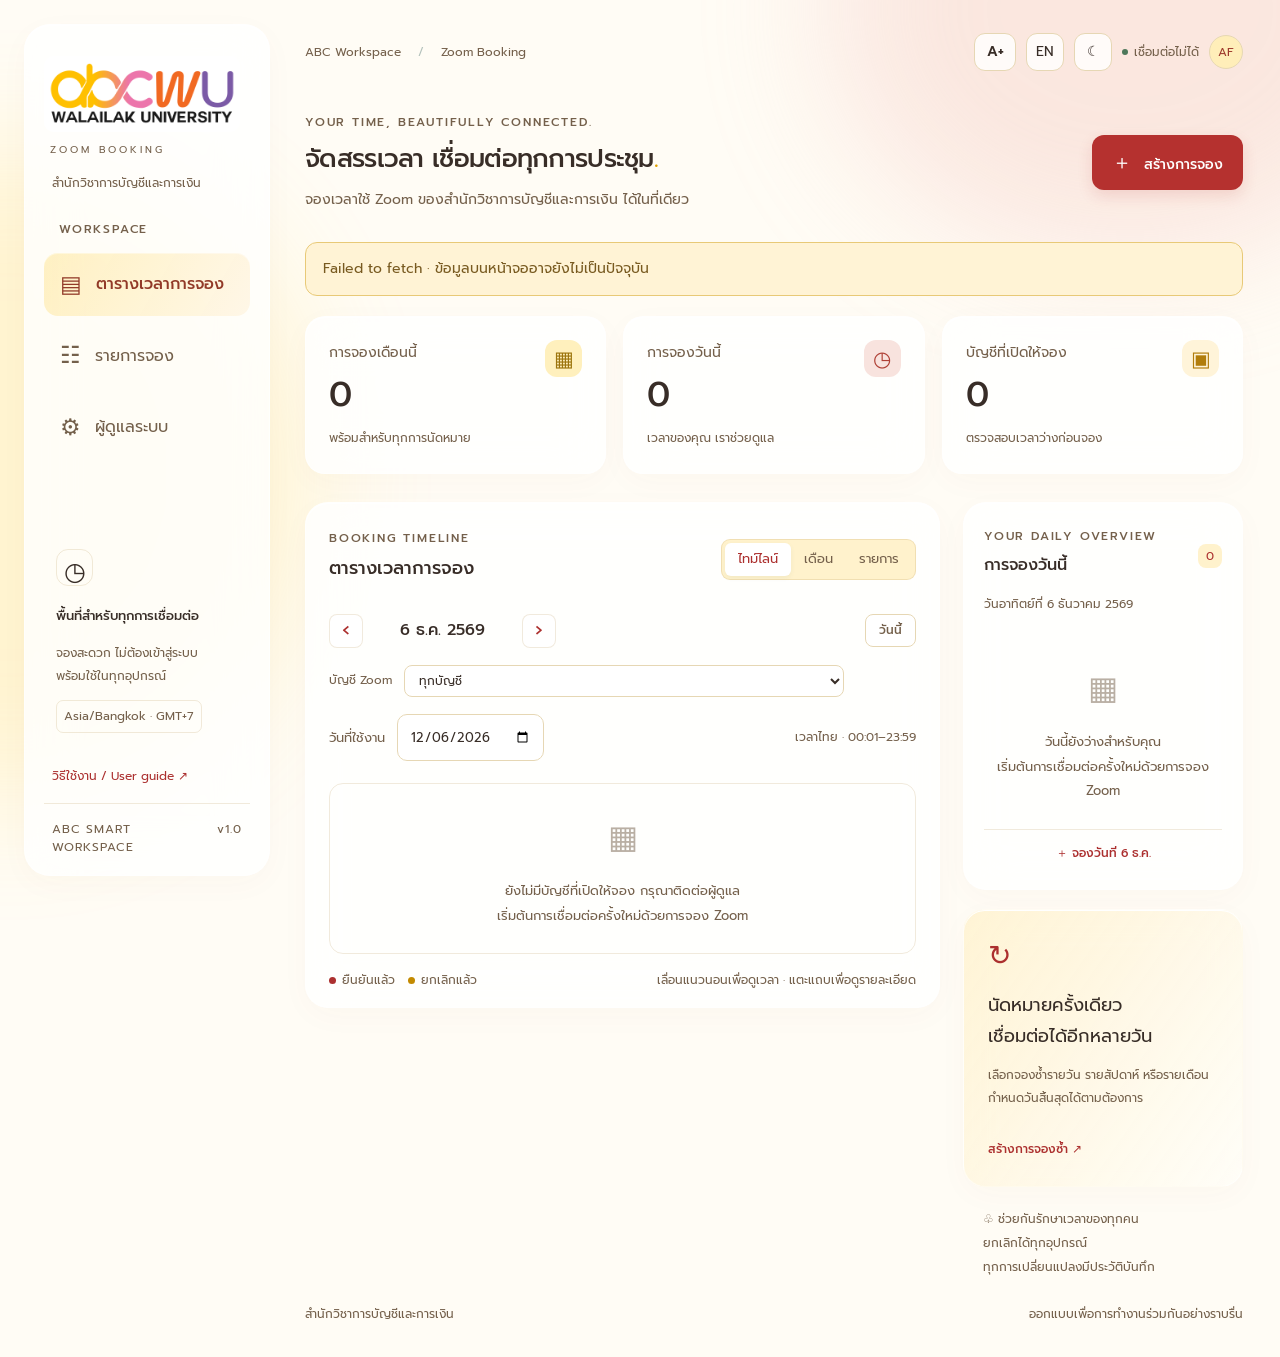
==== commit 1f051c50: "Show booking names and add larger accessible text sizes" ====
--- a/index.html
+++ b/index.html
@@ -2,13 +2,13 @@
 <html lang="th"><head><meta charset="utf-8"><meta name="viewport" content="width=device-width,initial-scale=1"><meta name="theme-color" content="#fff9e7"><title>ABC Zoom · ระบบจอง Zoom</title><link rel="preconnect" href="https://fonts.googleapis.com"><link rel="preconnect" href="https://fonts.gstatic.com" crossorigin><link href="https://fonts.googleapis.com/css2?family=Prompt:wght@300;400;500;600;700&display=swap" rel="stylesheet"><link rel="stylesheet" href="style.css"><script src="config.js"></script><script type="module" src="app.js"></script></head>
 <body><div class="ambient one"></div><div class="ambient two"></div>
 <div class="shell"><aside class="sidebar glass"><a class="brand" href="./"><span class="logo-wrap"><img class="school-logo" src="logo.png" alt="สำนักวิชาการบัญชีและการเงิน มหาวิทยาลัยวลัยลักษณ์"></span><span class="brand-sub">ZOOM BOOKING</span></a><div class="school">สำนักวิชาการบัญชีและการเงิน</div><div class="nav-label">WORKSPACE</div><nav><button class="nav active" id="nav-calendar"><span>▤</span> ตารางเวลาการจอง</button><button class="nav" id="nav-list"><span>☷</span> รายการจอง</button><button class="nav" id="nav-admin"><span>⚙</span> ผู้ดูแลระบบ</button></nav><div class="sidebar-bottom"><div class="mini-icon">◷</div><b>พื้นที่สำหรับทุกการเชื่อมต่อ</b><p>จองสะดวก ไม่ต้องเข้าสู่ระบบ<br>พร้อมใช้ในทุกอุปกรณ์</p><span class="timezone">Asia/Bangkok · GMT+7</span></div><a class="setup-link" href="setup.html">วิธีใช้งาน / User guide ↗</a><div class="version">ABC SMART WORKSPACE <span>v1.0</span></div></aside>
-<main><header class="topbar"><div class="breadcrumb">ABC Workspace <span>/</span> Zoom Booking</div><div class="top-actions"><button class="utility" id="toggle-language" aria-label="Switch language">EN</button><button class="utility" id="toggle-theme" aria-label="สลับธีม">☾</button><span class="status" id="connection-status">กำลังเชื่อมต่อ</span><button class="avatar" id="admin-shortcut" aria-label="ผู้ดูแลระบบ">AF</button></div></header>
+<main><header class="topbar"><div class="breadcrumb">ABC Workspace <span>/</span> Zoom Booking</div><div class="top-actions"><button class="utility" id="text-size" aria-label="ปรับขนาดตัวอักษร">A+</button><button class="utility" id="toggle-language" aria-label="Switch language">EN</button><button class="utility" id="toggle-theme" aria-label="สลับธีม">☾</button><span class="status" id="connection-status">กำลังเชื่อมต่อ</span><button class="avatar" id="admin-shortcut" aria-label="ผู้ดูแลระบบ">AF</button></div></header>
 <section class="heading"><div><div class="eyebrow">YOUR TIME, BEAUTIFULLY CONNECTED.</div><h1>จัดสรรเวลา เชื่อมต่อทุกการประชุม<span class="mint-dot">.</span></h1><p>จองเวลาใช้ Zoom ของสำนักวิชาการบัญชีและการเงิน ได้ในที่เดียว</p></div><button class="primary" id="new-booking"><span>＋</span> สร้างการจอง</button></section>
 <div class="notice" id="notice" hidden></div>
 <section class="stats"><article class="glass stat"><div><span>การจองเดือนนี้</span><b id="stat-total">—</b><small>พร้อมสำหรับทุกการนัดหมาย</small></div><span class="stat-icon">▦</span></article><article class="glass stat"><div><span>การจองวันนี้</span><b id="stat-today">—</b><small>เวลาของคุณ เราช่วยดูแล</small></div><span class="stat-icon blue">◷</span></article><article class="glass stat"><div><span>บัญชีที่เปิดให้จอง</span><b id="stat-accounts">—</b><small>ตรวจสอบเวลาว่างก่อนจอง</small></div><span class="stat-icon violet">▣</span></article></section>
 <div class="workspace" id="calendar-view"><section class="glass calendar-panel" id="schedule-panel"><div class="panel-header"><div><div class="eyebrow">BOOKING TIMELINE</div><h2 id="schedule-title">ตารางเวลาการจอง</h2></div><div class="segmented"><button class="selected" id="gantt-mode">ไทม์ไลน์</button><button id="month-mode">เดือน</button><button id="list-mode">รายการ</button></div></div><div class="calendar-toolbar"><div class="month-nav"><button id="prev" aria-label="เดือนก่อนหน้า">‹</button><h3 id="month-title"></h3><button id="next" aria-label="เดือนถัดไป">›</button></div><button class="secondary small" id="today">วันนี้</button></div><label class="account-filter">บัญชี Zoom <select id="filter-account"><option value="">ทุกบัญชี</option></select></label><div id="gantt-view"><div class="gantt-date-row"><label for="gantt-date">วันที่ใช้งาน</label><input type="date" id="gantt-date"><span id="gantt-timezone">เวลาไทย · 00:01–23:59</span></div><div class="gantt-scroll"><div id="gantt"></div></div><div class="gantt-legend"><span><i class="legend-dot"></i> ยืนยันแล้ว</span><span><i class="legend-dot pink"></i> ยกเลิกแล้ว</span><span id="gantt-hint">เลื่อนแนวนอนเพื่อดูเวลา · แตะแถบเพื่อดูรายละเอียด</span></div></div><div id="month-view" hidden><div class="weekdays"><span>อา.</span><span>จ.</span><span>อ.</span><span>พ.</span><span>พฤ.</span><span>ศ.</span><span>ส.</span></div><div class="calendar-grid" id="calendar"></div><div class="calendar-footer"><span><i class="legend-dot"></i> มีการจอง</span><span><i class="legend-dot outline"></i> วันที่เลือก</span><small>แตะวันที่เพื่อดูรายละเอียด</small></div></div></section>
 <aside class="right-column"><section class="glass daily-panel"><div class="panel-header"><div><div class="eyebrow">YOUR DAILY OVERVIEW</div><h2 id="selected-title">การจองวันนี้</h2></div><span class="count" id="day-count">0</span></div><p class="muted" id="selected-date"></p><div id="day-list"></div><button class="text-button" id="day-book">＋ จองในวันนี้</button></section><section class="glass tip"><span class="tip-icon">↻</span><h3>นัดหมายครั้งเดียว<br>เชื่อมต่อได้อีกหลายวัน</h3><p>เลือกจองซ้ำรายวัน รายสัปดาห์ หรือรายเดือน กำหนดวันสิ้นสุดได้ตามต้องการ</p><button class="text-button" id="repeat-book">สร้างการจองซ้ำ ↗</button></section><div class="privacy-note">♧ ช่วยกันรักษาเวลาของทุกคน<br><span>ยกเลิกได้ทุกอุปกรณ์<br>ทุกการเปลี่ยนแปลงมีประวัติบันทึก</span></div></aside></div>
-<section class="glass list-panel" id="list-view" hidden><div class="panel-header"><h2>รายการจอง</h2><input id="search" type="search" placeholder="ค้นหารายการ (ชื่อ / หัวข้อสำหรับ Admin)" aria-label="ค้นหารายการจอง"></div><p class="muted">รายการในเดือนที่เลือก · เวลาประเทศไทย</p><div id="all-list"></div></section>
+<section class="glass list-panel" id="list-view" hidden><div class="panel-header"><h2>รายการจอง</h2><input id="search" type="search" placeholder="ค้นหาชื่อผู้จอง / หัวข้อ" aria-label="ค้นหารายการจอง"></div><p class="muted">รายการในเดือนที่เลือก · เวลาประเทศไทย</p><div id="all-list"></div></section>
 <section class="glass admin-panel" id="admin-view" hidden><div class="panel-header"><div><div class="eyebrow">ADMINISTRATION</div><h2>ผู้ดูแลระบบ</h2></div><button class="secondary" id="logout" hidden>ออกจากระบบ</button></div><form id="login-form" class="form narrow"><p class="muted">เข้าสู่ระบบสำหรับผู้ดูแล</p><label>อีเมล<input name="email" type="email" autocomplete="username" required></label><label>รหัสผ่าน<input name="password" type="password" autocomplete="current-password" required></label><button class="primary">เข้าสู่ระบบ</button></form><div id="admin-content" hidden><div class="admin-grid"><div><h3>จัดการบัญชี Zoom</h3><div id="account-list"></div><form id="account-form" class="form"><label>รหัสบัญชี<input name="account_id" required maxlength="100" placeholder="เช่น zoom-01"></label><label>ชื่อแสดงผล<input name="branch" required maxlength="150" placeholder="เช่น Zoom สำนักวิชา 01"></label><label>อีเมล Zoom<input name="email" type="email" required></label><label>รหัสผ่าน Zoom (เว้นว่างเพื่อใช้ค่าเดิม)<input name="password" type="password" autocomplete="new-password" maxlength="200"></label><label>สถานะ<select name="status"><option value="ACTIVE">เปิดให้จอง</option><option value="INACTIVE">ปิดให้จอง</option></select></label><button class="primary">บันทึกบัญชี</button></form></div><div><h3>ประวัติการเปลี่ยนแปลง</h3><p class="muted">ล่าสุด 300 รายการ · ชื่อผู้ใช้งานทั่วไปเป็นข้อมูลที่กรอกเอง<br>ผู้ดูแลที่ยืนยันแล้วจะแสดงรหัสบัญชี</p><button id="export-logs" class="secondary small">ดาวน์โหลดประวัติ JSON</button><div id="audit-list"></div></div></div></div></section>
 <footer>สำนักวิชาการบัญชีและการเงิน <span>ออกแบบเพื่อการทำงานร่วมกันอย่างราบรื่น</span></footer></main></div>
 <dialog id="booking-dialog"><form id="booking-form" class="form"><div class="dialog-header"><div><div class="eyebrow">LET’S MAKE TIME</div><h2>สร้างการจอง Zoom</h2></div><button type="button" class="close" data-close aria-label="ปิด">×</button></div><div class="form-row"><label>ชื่อผู้จอง *<input name="name" required minlength="2" maxlength="150" autocomplete="name" placeholder="ชื่อและนามสกุล"></label><label>บัญชี Zoom *<select name="account_id" required id="booking-account"></select></label></div><label>หัวข้อการใช้งาน *<input name="topic" required minlength="2" maxlength="150" placeholder="เช่น ประชุมคณะกรรมการสำนักวิชา"></label><label>วัตถุประสงค์การใช้งาน *<textarea name="purpose" required minlength="2" maxlength="500" rows="2" placeholder="รายละเอียดการประชุม / การเรียนการสอน"></textarea></label><div class="form-row three"><label>วันที่ *<input type="date" name="date" required></label><label>เวลาเริ่ม *<input type="time" name="start" min="00:01" max="23:58" value="09:00" required></label><label>เวลาสิ้นสุด *<input type="time" name="end" min="00:02" max="23:59" value="10:00" required></label></div><p class="field-hint">เวลาไทย 00:01–23:59 น. · จองข้ามวันให้แยกรายการ</p><label>การจองซ้ำ<select name="repeat" id="repeat"><option value="none">ไม่จองซ้ำ</option><option value="daily">รายวัน</option><option value="weekly">รายสัปดาห์</option><option value="monthly">รายเดือน</option></select></label><div id="repeat-options" hidden><div class="form-row"><label>ทุก ๆ<input name="interval" type="number" min="1" max="12" value="1"></label><label>สิ้นสุดวันที่<input name="until" type="date"></label></div><div id="weekdays-input" class="weekday-options" hidden></div><p class="field-hint">สูงสุด 100 ครั้ง ภายใน 180 วัน · รายเดือนจะข้ามเดือนที่ไม่มีวันตรงกัน</p><p id="repeat-summary" class="repeat-summary"></p></div><div class="form-notice">ยกเลิกได้จากทุกอุปกรณ์ เพียงกรอกชื่อผู้ยกเลิกและเหตุผล ระบบบันทึกประวัติให้ผู้ดูแลตรวจสอบ</div><p class="form-error" id="booking-error" role="alert"></p><div class="dialog-actions"><button type="button" class="secondary" data-close>กลับ</button><button class="primary" id="submit-booking">ยืนยันการจอง</button></div></form></dialog>
--- a/style.css
+++ b/style.css
@@ -1,24 +1,30 @@
-:root{--ink:#1d393c;--muted:#78908e;--mint:#387c69;--line:rgba(62,100,92,.12);--glass:rgba(255,255,255,.64)}*{box-sizing:border-box}body{margin:0;background:#edf3f1;color:var(--ink);font:14px 'Prompt',sans-serif;min-height:100vh}button,input,select,textarea{font:inherit}button,a,input,select,textarea{-webkit-tap-highlight-color:transparent}button{cursor:pointer}button:disabled{opacity:.45;cursor:wait}button:focus-visible,a:focus-visible{outline:3px solid #579e8e;outline-offset:3px}input:focus,select:focus,textarea:focus{outline:2px solid #76af9e}[hidden]{display:none!important}.ambient{position:fixed;border-radius:50%;filter:blur(65px);z-index:-1;pointer-events:none}.ambient.one{width:600px;height:650px;background:#c3ded0;left:-290px;top:150px;opacity:.75}.ambient.two{width:600px;height:500px;background:#d0dfef;right:-150px;top:-240px;opacity:.8}.glass{background:var(--glass);border:1px solid rgba(255,255,255,.9);box-shadow:0 8px 32px #34594d06,inset 0 1px 0 #fff;backdrop-filter:blur(25px);-webkit-backdrop-filter:blur(25px)}.shell{display:grid;grid-template-columns:246px minmax(0,1fr);gap:35px;max-width:1680px;margin:auto;padding:24px}.sidebar{height:calc(100vh - 48px);min-height:620px;border-radius:26px;padding:31px 19px 18px;position:sticky;top:24px;display:flex;flex-direction:column}.brand{display:flex;gap:12px;align-items:center;color:var(--ink);text-decoration:none;font-size:29px;font-weight:600;padding:0 9px}.brand-icon{display:grid;place-items:center;background:#d6e7e0;color:#386b59;width:45px;height:48px;border-radius:15px;font-size:30px;box-shadow:inset 0 1px 2px #fff,0 4px 8px #34594d10}.brand-sub{display:block;letter-spacing:1.7px;font-size:9px;font-weight:400}.school{font-size:10px;color:#6e8580;margin:20px 8px 42px;white-space:nowrap}.nav-label,.eyebrow{font-size:9px;letter-spacing:1.8px;font-weight:500;color:#7c9690}.nav-label{padding:0 15px;margin-bottom:14px}.nav{width:100%;text-align:left;border:0;background:none;padding:14px 16px;border-radius:14px;color:#728985;margin-bottom:8px;display:flex;gap:14px;align-items:center}.nav span{font-size:21px}.nav.active{background:linear-gradient(125deg,#d9e9e2c9,#e7f1ec85);box-shadow:inset 0 1px 0 #fff,0 3px 9px #274d4010;color:#2e6755;font-weight:500}.sidebar-bottom{margin-top:auto;padding:30px 12px 26px}.mini-icon{border:1px solid #b9d3c7;width:37px;height:37px;border-radius:12px;display:grid;place-items:center;font-size:23px;margin-bottom:15px}.sidebar-bottom b{font-size:11px;font-weight:500}.sidebar-bottom p{color:#7d918b;font-size:10px;line-height:1.9}.timezone{display:inline-block;border:1px solid #dbe5e1;padding:5px 7px;border-radius:7px;font-size:9px;color:#7d918b}.version{padding:16px 8px 0;border-top:1px solid var(--line);font-size:8px;letter-spacing:1px;color:#a1afaa;display:flex;justify-content:space-between}main{min-width:0;padding-right:13px}.topbar{display:flex;justify-content:space-between;align-items:center;height:53px;margin-bottom:33px}.breadcrumb{font-size:10px;color:#859791}.breadcrumb span{margin:0 13px;color:#b3c1bb}.top-actions{display:flex;align-items:center;gap:19px}.status{font-size:10px;color:#648479;display:flex;gap:6px;align-items:center}.status:before{content:'';width:6px;height:6px;background:#6fa88f;border-radius:50%}.avatar{width:34px;height:34px;border:1px solid #fff;background:#d7e4de;border-radius:50%;color:#537568;font-size:10px}.heading{display:flex;justify-content:space-between;gap:20px;align-items:center;margin-bottom:30px}.heading h1{font-size:clamp(22px,2.25vw,34px);letter-spacing:-.7px;font-weight:500;margin:8px 0 10px}.mint-dot{color:#7ba690}.heading p{font-size:11px;color:#82938e;margin:0}.primary,.secondary,.danger{border:0;padding:12px 20px;border-radius:12px;font-size:12px;font-weight:500;white-space:nowrap}.primary{background:#2e6658;color:white;box-shadow:0 6px 15px #2e665824,inset 0 1px 0 #ffffff30}.primary:hover{background:#245446}.primary span{font-size:18px;margin-right:7px}.secondary{border:1px solid #dce6e0;background:#ffffff85;color:#688176}.small{padding:6px 13px;font-size:10px;border-radius:8px}.danger{background:#af514c;color:white}.notice{padding:13px 17px;border:1px solid #e5d3ad;background:#fff8e3;border-radius:12px;margin-bottom:20px;font-size:12px;line-height:1.9}.stats{display:grid;grid-template-columns:repeat(3,1fr);gap:17px;margin-bottom:28px}.stat{border-radius:20px;padding:23px;display:flex;justify-content:space-between;gap:10px}.stat span:not(.stat-icon){color:#7c918a;font-size:11px}.stat b{font-size:32px;line-height:1.3;display:block;font-weight:500;margin:8px 0}.stat small{font-size:9px;color:#91a29a}.stat-icon{background:#dfede5;color:#729d84;display:grid;place-items:center;width:37px;height:37px;font-size:19px;border-radius:12px}.stat-icon.blue{background:#e6eef7;color:#7894ab}.stat-icon.violet{background:#eeeaf3;color:#9a8cae}.workspace{display:grid;grid-template-columns:minmax(0,1fr) 280px;gap:23px;align-items:start}.calendar-panel{border-radius:23px;overflow:hidden;padding:26px 23px 14px}.panel-header{display:flex;justify-content:space-between;align-items:center;gap:15px}.panel-header h2{font-size:16px;font-weight:500;margin:7px 0}.segmented{display:flex;border:1px solid #e4eae6;border-radius:9px;padding:3px;background:#e8eeea55}.segmented button{border:0;background:none;color:#92a098;font-size:10px;border-radius:6px;padding:6px 13px}.segmented .selected{background:#fff;color:#587667;box-shadow:0 2px 5px #34594d10}.calendar-toolbar{display:flex;justify-content:space-between;align-items:center;margin:24px 0 17px}.month-nav{display:flex;gap:12px;align-items:center}.month-nav h3{font-size:14px;font-weight:500;min-width:135px;text-align:center;margin:0}.month-nav button{border:1px solid #dfe9e3;background:#ffffff90;width:26px;height:26px;border-radius:8px;color:#82998b;font-size:19px;line-height:1}.account-filter{display:flex;align-items:center;gap:12px;font-size:10px;color:#8a9e91;margin-bottom:17px}.account-filter select{border:1px solid #e0e9e1;border-radius:8px;font-size:10px;padding:5px 10px;background:#ffffff90;color:#68836f;max-width:75%}.weekdays{display:grid;grid-template-columns:repeat(7,1fr);padding-bottom:14px;text-align:center;color:#8fa195;font-size:10px}.weekdays span:first-child,.weekdays span:last-child{color:#b0bdb3}.calendar-grid{display:grid;grid-template-columns:repeat(7,minmax(0,1fr));border-top:1px solid var(--line);border-left:1px solid var(--line)}.day{border:0;border-right:1px solid var(--line);border-bottom:1px solid var(--line);min-height:87px;padding:9px 6px 5px;background:transparent;text-align:left;color:#607e68;position:relative;min-width:0}.day:hover{background:#e8f1e8}.day.selected{background:#dfeee0a6;box-shadow:inset 0 0 0 1.5px #a6c5aa}.day.other{color:#bcc7bc;background:#e9efea30}.day-number{font-size:11px;display:grid;place-items:center;width:22px;height:22px;border-radius:50%}.day.is-today .day-number{background:#3b7560;color:#fff}.event-chip{font-size:8px;display:block;margin-top:5px;padding:4px;border-radius:5px;background:#d8e8da;color:#487455;overflow:hidden;text-overflow:ellipsis;white-space:nowrap;line-height:1.3}.event-more{font-size:8px;color:#819384;padding-left:3px}.calendar-footer{display:flex;gap:15px;font-size:8px;color:#91a18f;padding-top:16px;align-items:center}.calendar-footer span{display:flex;align-items:center;gap:5px}.calendar-footer small{margin-left:auto;font-size:8px}.legend-dot{width:5px;height:5px;border-radius:50%;background:#8eaf90}.legend-dot.outline{background:none;border:1px solid #8eaf90}.right-column{display:flex;flex-direction:column;gap:19px}.daily-panel{padding:24px 20px 12px;border-radius:23px}.daily-panel h2{font-size:14px}.count{font-size:10px;display:grid;place-items:center;width:24px;height:24px;border-radius:8px;color:#73927a;background:#e2ece2}.muted{font-size:11px;color:#8a9c8e;line-height:1.8}.daily-panel>.muted{font-size:10px;margin:9px 0 20px}.empty{padding:24px 5px 25px;text-align:center;color:#91a18f;font-size:11px;line-height:1.9}.empty-icon{font-size:30px;opacity:.5;margin-bottom:10px}.empty b{display:block;color:#6b8770;font-weight:400}.booking-card{width:100%;text-align:left;background:#fff9;border:1px solid #e2ebe2;border-radius:13px;padding:14px;margin-bottom:10px;color:var(--ink)}.booking-card small{color:#7d9b85;font-size:9px}.booking-card b{display:block;font-size:11px;font-weight:500;margin:8px 0;overflow-wrap:anywhere}.booking-card p{font-size:10px;color:#91a18f;margin:0}.text-button{font-size:10px;font-weight:500;border:0;background:none;color:#648a6d;padding:14px 0}.daily-panel>.text-button{width:100%;border-top:1px solid var(--line);text-align:center}.tip{border-radius:22px;padding:24px;background:linear-gradient(130deg,#e2eee6b3,#f7f9f2a8)}.tip-icon{font-size:26px;color:#86a88d;display:block}.tip h3{font-size:16px;font-weight:400;line-height:1.7;margin:13px 0}.tip p{font-size:10px;line-height:1.9;color:#8aa18a}.tip .text-button{padding-bottom:0}.privacy-note{padding:1px 20px;color:#7c957e;font-size:10px;line-height:2}.privacy-note span{font-size:9px;color:#9aaa95}footer{margin:25px 0 10px;font-size:9px;color:#9baa9c;display:flex;justify-content:space-between}.list-panel,.admin-panel{padding:28px;border-radius:23px;min-height:400px}.list-panel #all-list{display:grid;grid-template-columns:repeat(3,minmax(0,1fr));gap:15px;margin-top:20px}input,textarea,select{border:1px solid #dce6df;border-radius:10px;background:#ffffffa6;padding:10px 12px;color:#365b46;width:100%;min-width:0}input::placeholder,textarea::placeholder{color:#a5b1a7;font-size:11px}#search{max-width:230px}.form{display:flex;flex-direction:column;gap:17px}.form label{display:flex;flex-direction:column;gap:7px;font-size:11px;color:#65856c}.form-row{display:grid;grid-template-columns:1fr 1fr;gap:17px}.form-row.three{grid-template-columns:1.3fr 1fr 1fr}.form .field-hint{font-size:9px;color:#94a48f;margin:-8px 0 0;line-height:1.8}.form-notice{font-size:10px;background:#edf3eb;color:#7d947b;padding:12px;border-radius:10px;line-height:1.9}.form-error{color:#a74343;font-size:11px;margin:0;line-height:1.8}.narrow{max-width:380px;margin-top:25px}.admin-grid{display:grid;grid-template-columns:minmax(220px,.8fr) 1.2fr;gap:40px;margin-top:28px}.admin-grid h3{font-size:14px;font-weight:500}.admin-grid .booking-card{display:block}.log{padding:15px 0;border-bottom:1px solid var(--line);font-size:10px;overflow-wrap:anywhere}.log b{font-weight:500;color:#587a62}.log p{margin:5px 0;color:#8a9d8c}.log small{color:#97a694}dialog{border:1px solid #fff;background:#f4f8f3f5;backdrop-filter:blur(30px);border-radius:24px;box-shadow:0 24px 100px #1d393c33;width:min(600px,calc(100% - 30px));padding:28px;color:var(--ink);max-height:90dvh;overflow:auto}dialog::backdrop{background:#1c372b40;backdrop-filter:blur(7px)}.dialog-header{display:flex;justify-content:space-between;align-items:center;margin-bottom:6px;gap:15px}.dialog-header h2{font-size:20px;font-weight:500;margin:5px 0}.close{border:1px solid #dde7de;border-radius:50%;background:#fff8;color:#8aa48a;width:30px;height:30px;font-size:20px;flex-shrink:0}.dialog-actions{display:flex;justify-content:flex-end;gap:12px;margin-top:5px}.weekday-options{display:flex;gap:9px;flex-wrap:wrap;margin:15px 0}.weekday-options label{flex-direction:row;align-items:center;font-size:11px}.weekday-options input{width:auto;accent-color:#3b7560}.repeat-summary{font-size:11px;color:#4a7a55}.detail-row{display:flex;gap:20px;padding:12px 0;border-bottom:1px solid var(--line);font-size:12px;overflow-wrap:anywhere}.detail-row span{color:#91a28d;min-width:80px}.detail-row b{font-weight:400}.cancelled{opacity:.55}#receipt-code{display:block;background:#e2ece0;padding:15px;font-size:12px;word-break:break-all;border-radius:12px;user-select:all}#receipt-dialog p{font-size:12px;line-height:1.8}#toast{position:fixed;bottom:25px;left:50%;transform:translateX(-50%);background:#2e6658;color:#fff;padding:13px 25px;border-radius:14px;font-size:12px;box-shadow:0 5px 20px #1d393c30;z-index:100}
+:root{--ink:#1d393c;--muted:#78908e;--mint:#387c69;--line:rgba(62,100,92,.12);--glass:rgba(255,255,255,.64)}*{box-sizing:border-box}body{margin:0;background:#edf3f1;color:var(--ink);font:14px 'Prompt',sans-serif;min-height:100vh}button,input,select,textarea{font:inherit}button,a,input,select,textarea{-webkit-tap-highlight-color:transparent}button{cursor:pointer}button:disabled{opacity:.45;cursor:wait}button:focus-visible,a:focus-visible{outline:3px solid #579e8e;outline-offset:3px}input:focus,select:focus,textarea:focus{outline:2px solid #76af9e}[hidden]{display:none!important}.ambient{position:fixed;border-radius:50%;filter:blur(65px);z-index:-1;pointer-events:none}.ambient.one{width:600px;height:650px;background:#c3ded0;left:-290px;top:150px;opacity:.75}.ambient.two{width:600px;height:500px;background:#d0dfef;right:-150px;top:-240px;opacity:.8}.glass{background:var(--glass);border:1px solid rgba(255,255,255,.9);box-shadow:0 8px 32px #34594d06,inset 0 1px 0 #fff;backdrop-filter:blur(25px);-webkit-backdrop-filter:blur(25px)}.shell{display:grid;grid-template-columns:246px minmax(0,1fr);gap:35px;max-width:1680px;margin:auto;padding:24px}.sidebar{height:calc(100vh - 48px);min-height:620px;border-radius:26px;padding:31px 19px 18px;position:sticky;top:24px;display:flex;flex-direction:column}.brand{display:flex;gap:12px;align-items:center;color:var(--ink);text-decoration:none;font-size:1.9375rem;font-weight:600;padding:0 9px}.brand-icon{display:grid;place-items:center;background:#d6e7e0;color:#386b59;width:45px;height:48px;border-radius:15px;font-size:2rem;box-shadow:inset 0 1px 2px #fff,0 4px 8px #34594d10}.brand-sub{display:block;letter-spacing:1.7px;font-size:0.75rem;font-weight:400}.school{font-size:0.75rem;color:#6e8580;margin:20px 8px 42px;white-space:nowrap}.nav-label,.eyebrow{font-size:0.75rem;letter-spacing:1.8px;font-weight:500;color:#7c9690}.nav-label{padding:0 15px;margin-bottom:14px}.nav{width:100%;text-align:left;border:0;background:none;padding:14px 16px;border-radius:14px;color:#728985;margin-bottom:8px;display:flex;gap:14px;align-items:center}.nav span{font-size:1.4375rem}.nav.active{background:linear-gradient(125deg,#d9e9e2c9,#e7f1ec85);box-shadow:inset 0 1px 0 #fff,0 3px 9px #274d4010;color:#2e6755;font-weight:500}.sidebar-bottom{margin-top:auto;padding:30px 12px 26px}.mini-icon{border:1px solid #b9d3c7;width:37px;height:37px;border-radius:12px;display:grid;place-items:center;font-size:1.5625rem;margin-bottom:15px}.sidebar-bottom b{font-size:0.8125rem;font-weight:500}.sidebar-bottom p{color:#7d918b;font-size:0.75rem;line-height:1.9}.timezone{display:inline-block;border:1px solid #dbe5e1;padding:5px 7px;border-radius:7px;font-size:0.75rem;color:#7d918b}.version{padding:16px 8px 0;border-top:1px solid var(--line);font-size:0.75rem;letter-spacing:1px;color:#a1afaa;display:flex;justify-content:space-between}main{min-width:0;padding-right:13px}.topbar{display:flex;justify-content:space-between;align-items:center;height:53px;margin-bottom:33px}.breadcrumb{font-size:0.75rem;color:#859791}.breadcrumb span{margin:0 13px;color:#b3c1bb}.top-actions{display:flex;align-items:center;gap:19px}.status{font-size:0.75rem;color:#648479;display:flex;gap:6px;align-items:center}.status:before{content:'';width:6px;height:6px;background:#6fa88f;border-radius:50%}.avatar{width:34px;height:34px;border:1px solid #fff;background:#d7e4de;border-radius:50%;color:#537568;font-size:0.75rem}.heading{display:flex;justify-content:space-between;gap:20px;align-items:center;margin-bottom:30px}.heading h1{font-size:clamp(22px,2.25vw,34px);letter-spacing:-.7px;font-weight:500;margin:8px 0 10px}.mint-dot{color:#7ba690}.heading p{font-size:0.8125rem;color:#82938e;margin:0}.primary,.secondary,.danger{border:0;padding:12px 20px;border-radius:12px;font-size:0.875rem;font-weight:500;white-space:nowrap}.primary{background:#2e6658;color:white;box-shadow:0 6px 15px #2e665824,inset 0 1px 0 #ffffff30}.primary:hover{background:#245446}.primary span{font-size:1.25rem;margin-right:7px}.secondary{border:1px solid #dce6e0;background:#ffffff85;color:#688176}.small{padding:6px 13px;font-size:0.75rem;border-radius:8px}.danger{background:#af514c;color:white}.notice{padding:13px 17px;border:1px solid #e5d3ad;background:#fff8e3;border-radius:12px;margin-bottom:20px;font-size:0.875rem;line-height:1.9}.stats{display:grid;grid-template-columns:repeat(3,1fr);gap:17px;margin-bottom:28px}.stat{border-radius:20px;padding:23px;display:flex;justify-content:space-between;gap:10px}.stat span:not(.stat-icon){color:#7c918a;font-size:0.8125rem}.stat b{font-size:2.125rem;line-height:1.3;display:block;font-weight:500;margin:8px 0}.stat small{font-size:0.75rem;color:#91a29a}.stat-icon{background:#dfede5;color:#729d84;display:grid;place-items:center;width:37px;height:37px;font-size:1.3125rem;border-radius:12px}.stat-icon.blue{background:#e6eef7;color:#7894ab}.stat-icon.violet{background:#eeeaf3;color:#9a8cae}.workspace{display:grid;grid-template-columns:minmax(0,1fr) 280px;gap:23px;align-items:start}.calendar-panel{border-radius:23px;overflow:hidden;padding:26px 23px 14px}.panel-header{display:flex;justify-content:space-between;align-items:center;gap:15px}.panel-header h2{font-size:1.125rem;font-weight:500;margin:7px 0}.segmented{display:flex;border:1px solid #e4eae6;border-radius:9px;padding:3px;background:#e8eeea55}.segmented button{border:0;background:none;color:#92a098;font-size:0.75rem;border-radius:6px;padding:6px 13px}.segmented .selected{background:#fff;color:#587667;box-shadow:0 2px 5px #34594d10}.calendar-toolbar{display:flex;justify-content:space-between;align-items:center;margin:24px 0 17px}.month-nav{display:flex;gap:12px;align-items:center}.month-nav h3{font-size:1rem;font-weight:500;min-width:135px;text-align:center;margin:0}.month-nav button{border:1px solid #dfe9e3;background:#ffffff90;width:26px;height:26px;border-radius:8px;color:#82998b;font-size:1.3125rem;line-height:1}.account-filter{display:flex;align-items:center;gap:12px;font-size:0.75rem;color:#8a9e91;margin-bottom:17px}.account-filter select{border:1px solid #e0e9e1;border-radius:8px;font-size:0.75rem;padding:5px 10px;background:#ffffff90;color:#68836f;max-width:75%}.weekdays{display:grid;grid-template-columns:repeat(7,1fr);padding-bottom:14px;text-align:center;color:#8fa195;font-size:0.75rem}.weekdays span:first-child,.weekdays span:last-child{color:#b0bdb3}.calendar-grid{display:grid;grid-template-columns:repeat(7,minmax(0,1fr));border-top:1px solid var(--line);border-left:1px solid var(--line)}.day{border:0;border-right:1px solid var(--line);border-bottom:1px solid var(--line);min-height:87px;padding:9px 6px 5px;background:transparent;text-align:left;color:#607e68;position:relative;min-width:0}.day:hover{background:#e8f1e8}.day.selected{background:#dfeee0a6;box-shadow:inset 0 0 0 1.5px #a6c5aa}.day.other{color:#bcc7bc;background:#e9efea30}.day-number{font-size:0.8125rem;display:grid;place-items:center;width:22px;height:22px;border-radius:50%}.day.is-today .day-number{background:#3b7560;color:#fff}.event-chip{font-size:0.75rem;display:block;margin-top:5px;padding:4px;border-radius:5px;background:#d8e8da;color:#487455;overflow:hidden;text-overflow:ellipsis;white-space:nowrap;line-height:1.3}.event-more{font-size:0.75rem;color:#819384;padding-left:3px}.calendar-footer{display:flex;gap:15px;font-size:0.75rem;color:#91a18f;padding-top:16px;align-items:center}.calendar-footer span{display:flex;align-items:center;gap:5px}.calendar-footer small{margin-left:auto;font-size:0.75rem}.legend-dot{width:5px;height:5px;border-radius:50%;background:#8eaf90}.legend-dot.outline{background:none;border:1px solid #8eaf90}.right-column{display:flex;flex-direction:column;gap:19px}.daily-panel{padding:24px 20px 12px;border-radius:23px}.daily-panel h2{font-size:1rem}.count{font-size:0.75rem;display:grid;place-items:center;width:24px;height:24px;border-radius:8px;color:#73927a;background:#e2ece2}.muted{font-size:0.8125rem;color:#8a9c8e;line-height:1.8}.daily-panel>.muted{font-size:0.75rem;margin:9px 0 20px}.empty{padding:24px 5px 25px;text-align:center;color:#91a18f;font-size:0.8125rem;line-height:1.9}.empty-icon{font-size:2rem;opacity:.5;margin-bottom:10px}.empty b{display:block;color:#6b8770;font-weight:400}.booking-card{width:100%;text-align:left;background:#fff9;border:1px solid #e2ebe2;border-radius:13px;padding:14px;margin-bottom:10px;color:var(--ink)}.booking-card small{color:#7d9b85;font-size:0.75rem}.booking-card b{display:block;font-size:0.8125rem;font-weight:500;margin:8px 0;overflow-wrap:anywhere}.booking-card p{font-size:0.75rem;color:#91a18f;margin:0}.text-button{font-size:0.75rem;font-weight:500;border:0;background:none;color:#648a6d;padding:14px 0}.daily-panel>.text-button{width:100%;border-top:1px solid var(--line);text-align:center}.tip{border-radius:22px;padding:24px;background:linear-gradient(130deg,#e2eee6b3,#f7f9f2a8)}.tip-icon{font-size:1.75rem;color:#86a88d;display:block}.tip h3{font-size:1.125rem;font-weight:400;line-height:1.7;margin:13px 0}.tip p{font-size:0.75rem;line-height:1.9;color:#8aa18a}.tip .text-button{padding-bottom:0}.privacy-note{padding:1px 20px;color:#7c957e;font-size:0.75rem;line-height:2}.privacy-note span{font-size:0.75rem;color:#9aaa95}footer{margin:25px 0 10px;font-size:0.75rem;color:#9baa9c;display:flex;justify-content:space-between}.list-panel,.admin-panel{padding:28px;border-radius:23px;min-height:400px}.list-panel #all-list{display:grid;grid-template-columns:repeat(3,minmax(0,1fr));gap:15px;margin-top:20px}input,textarea,select{border:1px solid #dce6df;border-radius:10px;background:#ffffffa6;padding:10px 12px;color:#365b46;width:100%;min-width:0}input::placeholder,textarea::placeholder{color:#a5b1a7;font-size:0.8125rem}#search{max-width:230px}.form{display:flex;flex-direction:column;gap:17px}.form label{display:flex;flex-direction:column;gap:7px;font-size:0.8125rem;color:#65856c}.form-row{display:grid;grid-template-columns:1fr 1fr;gap:17px}.form-row.three{grid-template-columns:1.3fr 1fr 1fr}.form .field-hint{font-size:0.75rem;color:#94a48f;margin:-8px 0 0;line-height:1.8}.form-notice{font-size:0.75rem;background:#edf3eb;color:#7d947b;padding:12px;border-radius:10px;line-height:1.9}.form-error{color:#a74343;font-size:0.8125rem;margin:0;line-height:1.8}.narrow{max-width:380px;margin-top:25px}.admin-grid{display:grid;grid-template-columns:minmax(220px,.8fr) 1.2fr;gap:40px;margin-top:28px}.admin-grid h3{font-size:1rem;font-weight:500}.admin-grid .booking-card{display:block}.log{padding:15px 0;border-bottom:1px solid var(--line);font-size:0.75rem;overflow-wrap:anywhere}.log b{font-weight:500;color:#587a62}.log p{margin:5px 0;color:#8a9d8c}.log small{color:#97a694}dialog{border:1px solid #fff;background:#f4f8f3f5;backdrop-filter:blur(30px);border-radius:24px;box-shadow:0 24px 100px #1d393c33;width:min(600px,calc(100% - 30px));padding:28px;color:var(--ink);max-height:90dvh;overflow:auto}dialog::backdrop{background:#1c372b40;backdrop-filter:blur(7px)}.dialog-header{display:flex;justify-content:space-between;align-items:center;margin-bottom:6px;gap:15px}.dialog-header h2{font-size:1.375rem;font-weight:500;margin:5px 0}.close{border:1px solid #dde7de;border-radius:50%;background:#fff8;color:#8aa48a;width:30px;height:30px;font-size:1.375rem;flex-shrink:0}.dialog-actions{display:flex;justify-content:flex-end;gap:12px;margin-top:5px}.weekday-options{display:flex;gap:9px;flex-wrap:wrap;margin:15px 0}.weekday-options label{flex-direction:row;align-items:center;font-size:0.8125rem}.weekday-options input{width:auto;accent-color:#3b7560}.repeat-summary{font-size:0.8125rem;color:#4a7a55}.detail-row{display:flex;gap:20px;padding:12px 0;border-bottom:1px solid var(--line);font-size:0.875rem;overflow-wrap:anywhere}.detail-row span{color:#91a28d;min-width:80px}.detail-row b{font-weight:400}.cancelled{opacity:.55}#receipt-code{display:block;background:#e2ece0;padding:15px;font-size:0.875rem;word-break:break-all;border-radius:12px;user-select:all}#receipt-dialog p{font-size:0.875rem;line-height:1.8}#toast{position:fixed;bottom:25px;left:50%;transform:translateX(-50%);background:#2e6658;color:#fff;padding:13px 25px;border-radius:14px;font-size:0.875rem;box-shadow:0 5px 20px #1d393c30;z-index:100}
 @media(min-width:1450px){.workspace{grid-template-columns:minmax(0,1fr) 320px}.day{min-height:108px}.heading{margin-bottom:40px}}
-@media(max-width:1150px){.shell{grid-template-columns:200px minmax(0,1fr);gap:22px;padding:18px}.sidebar{padding:25px 12px;height:calc(100vh - 36px);top:18px}.school{font-size:9px}.nav{font-size:12px;padding:12px}.workspace{grid-template-columns:minmax(0,1fr) 235px;gap:17px}.calendar-panel{padding:20px 13px 14px}.stat{padding:18px 15px}.heading h1{font-size:24px}.heading p{font-size:10px}.day{min-height:76px}.sidebar-bottom{padding:20px 8px}.calendar-footer{gap:10px}.calendar-footer small{display:none}.daily-panel{padding:22px 15px}.tip{padding:22px 18px}}
-@media(max-width:950px){.shell{grid-template-columns:165px minmax(0,1fr);gap:20px}.brand{padding:0 2px;font-size:25px;gap:8px}.brand-icon{width:37px;height:41px}.brand-sub{font-size:7px}.school{font-size:8px;padding:0;margin-left:2px}.nav{font-size:11px;gap:8px}.nav span{font-size:18px}.workspace{grid-template-columns:1fr}.right-column{display:grid;grid-template-columns:1fr 1fr}.privacy-note{display:none}.day{min-height:87px}.topbar{margin-bottom:22px}.stats{gap:10px}.stat{padding:16px 12px}.stat-icon{display:none}.stat small{font-size:8px}.heading{align-items:flex-start}.heading h1{font-size:23px}.primary{padding:12px 15px}.heading>.primary{font-size:10px;margin-top:20px}.list-panel #all-list{grid-template-columns:1fr 1fr}.admin-grid{grid-template-columns:1fr}.version{font-size:6px}}
-@media(max-width:650px){.shell{display:block;padding:14px}.sidebar{height:auto;min-height:0;position:static;padding:13px 15px;border-radius:20px;display:flex;flex-direction:row;align-items:center;justify-content:space-between}.brand{font-size:21px;gap:8px}.brand-icon{height:34px;width:34px;font-size:23px;border-radius:11px}.brand-sub{font-size:6px;letter-spacing:1px}.school,.nav-label,.sidebar-bottom,.version{display:none}.sidebar nav{display:flex;gap:3px}.nav{font-size:0;width:auto;padding:10px;margin:0;gap:0}.nav span{font-size:20px}.topbar{height:45px;margin-bottom:20px}.topbar .breadcrumb{font-size:8px}.top-actions{gap:10px}.status{font-size:8px}.avatar{width:28px;height:28px}main{padding:0}.heading{flex-wrap:wrap;gap:13px;margin-bottom:20px}.heading h1{font-size:25px;margin:8px 0}.heading p{font-size:9px;line-height:1.9}.heading>.primary{margin:0;width:100%;font-size:12px}.eyebrow{font-size:8px}.stats{gap:8px;margin-bottom:18px}.stat{padding:13px 9px;border-radius:15px}.stat span:not(.stat-icon){font-size:8px}.stat b{font-size:26px;margin:8px 0 2px}.stat small{font-size:7px;line-height:1.6;display:block}.calendar-panel{padding:20px 11px 14px;border-radius:20px}.panel-header h2{font-size:15px}.segmented button{padding:5px 10px}.calendar-toolbar{margin-top:20px}.day{min-height:69px;padding:6px 3px}.day-number{font-size:10px;width:20px;height:20px}.event-chip{font-size:7px;padding:3px 2px}.event-more{font-size:7px}.weekdays{font-size:9px}.right-column{grid-template-columns:1fr;gap:15px}.tip{display:none}.daily-panel{padding:20px}.daily-panel>.muted{margin-bottom:10px}.empty{padding:15px}.empty-icon{font-size:24px;margin:0}.calendar-footer{font-size:7px}.list-panel,.admin-panel{padding:20px 15px}.list-panel #all-list{grid-template-columns:1fr;gap:8px}.list-panel .panel-header{align-items:flex-start;flex-direction:column}#search{max-width:none}footer{font-size:8px}footer span{display:none}.form-row,.form-row.three{gap:12px}.form-row:not(.three){grid-template-columns:1fr}.form-row.three{grid-template-columns:1fr 1fr}.form-row.three label:first-child{grid-column:1/-1}dialog{padding:22px 18px;border-radius:20px}.dialog-header h2{font-size:18px}.dialog-actions{flex-wrap:wrap}.form input,.form select,.form textarea{font-size:16px}.admin-grid{gap:25px}.notice{font-size:10px}.booking-card b{font-size:12px}}
+@media(max-width:1150px){.shell{grid-template-columns:200px minmax(0,1fr);gap:22px;padding:18px}.sidebar{padding:25px 12px;height:calc(100vh - 36px);top:18px}.school{font-size:0.75rem}.nav{font-size:0.875rem;padding:12px}.workspace{grid-template-columns:minmax(0,1fr) 235px;gap:17px}.calendar-panel{padding:20px 13px 14px}.stat{padding:18px 15px}.heading h1{font-size:1.625rem}.heading p{font-size:0.75rem}.day{min-height:76px}.sidebar-bottom{padding:20px 8px}.calendar-footer{gap:10px}.calendar-footer small{display:none}.daily-panel{padding:22px 15px}.tip{padding:22px 18px}}
+@media(max-width:950px){.shell{grid-template-columns:165px minmax(0,1fr);gap:20px}.brand{padding:0 2px;font-size:1.6875rem;gap:8px}.brand-icon{width:37px;height:41px}.brand-sub{font-size:0.75rem}.school{font-size:0.75rem;padding:0;margin-left:2px}.nav{font-size:0.8125rem;gap:8px}.nav span{font-size:1.25rem}.workspace{grid-template-columns:1fr}.right-column{display:grid;grid-template-columns:1fr 1fr}.privacy-note{display:none}.day{min-height:87px}.topbar{margin-bottom:22px}.stats{gap:10px}.stat{padding:16px 12px}.stat-icon{display:none}.stat small{font-size:0.75rem}.heading{align-items:flex-start}.heading h1{font-size:1.5625rem}.primary{padding:12px 15px}.heading>.primary{font-size:0.75rem;margin-top:20px}.list-panel #all-list{grid-template-columns:1fr 1fr}.admin-grid{grid-template-columns:1fr}.version{font-size:0.75rem}}
+@media(max-width:650px){.shell{display:block;padding:14px}.sidebar{height:auto;min-height:0;position:static;padding:13px 15px;border-radius:20px;display:flex;flex-direction:row;align-items:center;justify-content:space-between}.brand{font-size:1.4375rem;gap:8px}.brand-icon{height:34px;width:34px;font-size:1.5625rem;border-radius:11px}.brand-sub{font-size:0.75rem;letter-spacing:1px}.school,.nav-label,.sidebar-bottom,.version{display:none}.sidebar nav{display:flex;gap:3px}.nav{font-size:0;width:auto;padding:10px;margin:0;gap:0}.nav span{font-size:1.375rem}.topbar{height:45px;margin-bottom:20px}.topbar .breadcrumb{font-size:0.75rem}.top-actions{gap:10px}.status{font-size:0.75rem}.avatar{width:28px;height:28px}main{padding:0}.heading{flex-wrap:wrap;gap:13px;margin-bottom:20px}.heading h1{font-size:1.6875rem;margin:8px 0}.heading p{font-size:0.75rem;line-height:1.9}.heading>.primary{margin:0;width:100%;font-size:0.875rem}.eyebrow{font-size:0.75rem}.stats{gap:8px;margin-bottom:18px}.stat{padding:13px 9px;border-radius:15px}.stat span:not(.stat-icon){font-size:0.75rem}.stat b{font-size:1.75rem;margin:8px 0 2px}.stat small{font-size:0.75rem;line-height:1.6;display:block}.calendar-panel{padding:20px 11px 14px;border-radius:20px}.panel-header h2{font-size:1.0625rem}.segmented button{padding:5px 10px}.calendar-toolbar{margin-top:20px}.day{min-height:69px;padding:6px 3px}.day-number{font-size:0.75rem;width:20px;height:20px}.event-chip{font-size:0.75rem;padding:3px 2px}.event-more{font-size:0.75rem}.weekdays{font-size:0.75rem}.right-column{grid-template-columns:1fr;gap:15px}.tip{display:none}.daily-panel{padding:20px}.daily-panel>.muted{margin-bottom:10px}.empty{padding:15px}.empty-icon{font-size:1.625rem;margin:0}.calendar-footer{font-size:0.75rem}.list-panel,.admin-panel{padding:20px 15px}.list-panel #all-list{grid-template-columns:1fr;gap:8px}.list-panel .panel-header{align-items:flex-start;flex-direction:column}#search{max-width:none}footer{font-size:0.75rem}footer span{display:none}.form-row,.form-row.three{gap:12px}.form-row:not(.three){grid-template-columns:1fr}.form-row.three{grid-template-columns:1fr 1fr}.form-row.three label:first-child{grid-column:1/-1}dialog{padding:22px 18px;border-radius:20px}.dialog-header h2{font-size:1.25rem}.dialog-actions{flex-wrap:wrap}.form input,.form select,.form textarea{font-size:1.125rem}.admin-grid{gap:25px}.notice{font-size:0.75rem}.booking-card b{font-size:0.875rem}}
 @media(prefers-reduced-motion:reduce){*{scroll-behavior:auto!important}}
 /* Purple / rose liquid-glass system, with explicit light and dark surfaces. */
 :root{color-scheme:light;--ink:#302443;--muted:#756582;--mint:#8754b7;--line:#9278ae29;--glass:#ffffffb8;--surface:#fff;--subtle:#f2eaf8;--purple:#8350b3;--rose:#d17aa6;--secondary-ink:#715e80;--field:#ffffffce;--field-border:#d9cce5;--green:#3e826d}
 html[data-theme=dark]{color-scheme:dark;--ink:#f0e8fa;--muted:#b5a4c8;--line:#c4a7e72b;--glass:#2c203cbd;--surface:#342644;--subtle:#3b2b4e;--purple:#b98be8;--rose:#e696bf;--secondary-ink:#c2afd3;--field:#372947;--field-border:#69517e;--green:#87c8ac}
-body{background:#f4eefb;color:var(--ink)}html[data-theme=dark] body{background:#19121f}.ambient.one{background:#dbbbed;opacity:.55}.ambient.two{background:#edc5de;opacity:.65}html[data-theme=dark] .ambient{opacity:.12}.glass{background:var(--glass);border-color:#ffffff80;box-shadow:inset 0 1px 0 #ffffffa1,0 8px 32px #5a32780a}html[data-theme=dark] .glass{border-color:#d0add62b;box-shadow:inset 0 1px 0 #ffffff0b,0 8px 32px #00000012}.brand-icon{background:#e9dcf3;color:#8958aa}.school,.nav,.sidebar-bottom p,.timezone,.breadcrumb,.heading p,.stat span:not(.stat-icon),.stat small,.eyebrow,.nav-label,.muted,.form label,.form .field-hint,.tip p,.privacy-note,.privacy-note span,footer,.version{color:var(--secondary-ink)}.nav.active{color:var(--purple);background:linear-gradient(115deg,#af7ed52c,#e4a4cb24);box-shadow:inset 0 1px 0 #ffffff60}.mini-icon,.timezone,.version{border-color:var(--line)}.primary{background:#8150aa;color:white;box-shadow:0 6px 17px #8050aa26}.primary:hover{background:#704096}.secondary{background:var(--field);border-color:var(--field-border);color:var(--secondary-ink)}.utility{border:1px solid var(--field-border);background:var(--glass);color:var(--ink);border-radius:11px;min-width:38px;min-height:38px;padding:7px;font-size:12px}.top-actions{gap:10px}.status{color:var(--secondary-ink)}.status:before{background:var(--green)}.avatar{background:var(--subtle);color:var(--purple);border-color:var(--field-border)}.mint-dot{color:var(--rose)}.stat-icon{background:#e9dff2;color:#9965b6}.stat-icon.blue{background:#f3deed;color:#be78a8}.stat-icon.violet{background:#e9e1f6;color:#9970be}.segmented{background:var(--subtle);border-color:var(--line)}.segmented button{color:var(--secondary-ink);font-size:11px;min-height:33px}.segmented .selected{background:var(--surface);color:var(--purple)}input,select,textarea,.account-filter select{background:var(--field);border-color:var(--field-border);color:var(--ink)}input:focus,select:focus,textarea:focus{outline:2px solid var(--purple)}button:focus-visible,a:focus-visible{outline-color:var(--purple)}input::placeholder,textarea::placeholder{color:var(--muted)}.month-nav button{background:var(--field);border-color:var(--line);color:var(--purple);width:34px;height:34px}.account-filter{color:var(--secondary-ink)}.weekdays{color:var(--secondary-ink)}.weekdays span:first-child,.weekdays span:last-child{color:var(--muted)}.day{color:var(--secondary-ink)}.day:hover{background:#ae85d51c}.day.selected{background:#ae85d52b;box-shadow:inset 0 0 0 1.5px #a37cc7}.day.other{background:#9874b209;color:var(--muted);opacity:.65}.day.is-today .day-number{background:#915dbd}.event-chip{background:#b58ad533;color:var(--purple)}.event-more,.calendar-footer{color:var(--secondary-ink)}.legend-dot{background:var(--purple);width:7px;height:7px;display:inline-block;border-radius:50%;flex-shrink:0}.legend-dot.outline{border-color:var(--purple)}.legend-dot.pink{background:var(--rose)}.daily-panel .count{background:var(--subtle);color:var(--purple)}.empty,.empty b,.booking-card small,.booking-card p{color:var(--secondary-ink)}.booking-card{background:var(--field);border-color:var(--line);color:var(--ink)}.text-button{color:var(--purple);min-height:40px}.tip{background:linear-gradient(130deg,#cba6e52b,#efafd52b)}.tip-icon{color:var(--purple)}.form-notice{background:var(--subtle);color:var(--secondary-ink)}.form-error{color:#b64465}html[data-theme=dark] .form-error{color:#ff9cba}.repeat-summary{color:var(--purple)}.weekday-options input{accent-color:var(--purple)}dialog{background:#faf6fdf7;border-color:var(--field-border)}html[data-theme=dark] dialog{background:#271c33f7}.close{background:var(--field);border-color:var(--field-border);color:var(--ink)}.detail-row span{color:var(--secondary-ink)}#receipt-code{background:var(--subtle)}#toast{background:#75459b}.log b,.log p,.log small{color:var(--secondary-ink)}.notice{background:#fff3db;color:#745620;border-color:#e9cf96}html[data-theme=dark] .notice{background:#443520;color:#f3d499;border-color:#79603a}.gantt-date-row{display:flex;gap:12px;align-items:center;margin:0 0 22px;color:var(--secondary-ink);font-size:11px;flex-wrap:wrap}.gantt-date-row input{width:auto;min-height:38px}.gantt-date-row>span{font-size:10px;margin-left:auto}.gantt-scroll{overflow:auto;border:1px solid var(--line);border-radius:14px;scrollbar-color:#b89acc transparent;scrollbar-width:thin}.gantt-head,.gantt-row{display:grid;grid-template-columns:135px minmax(660px,1fr);min-width:795px}.gantt-head{height:48px;border-bottom:1px solid var(--line)}.gantt-account-head{padding:16px 13px;font-size:11px;position:sticky;left:0;z-index:4;background:var(--surface);border-right:1px solid var(--line)}.gantt-hours{position:relative;margin-right:28px}.gantt-hours>span{position:absolute;top:17px;transform:translateX(-50%);font-size:9px;color:var(--secondary-ink);white-space:nowrap}.gantt-hours>span:first-child{transform:translateX(4px)}.gantt-row{border-bottom:1px solid var(--line);min-height:94px}.gantt-row:last-child{border-bottom:0}.gantt-account{padding:14px 13px;position:sticky;left:0;z-index:3;background:var(--surface);border-right:1px solid var(--line);display:flex;flex-direction:column;justify-content:center;gap:4px}.gantt-account>b{font-size:12px;font-weight:500;color:var(--ink)}.gantt-account>span{font-size:10px;color:var(--secondary-ink);overflow:hidden;text-overflow:ellipsis;white-space:nowrap}.gantt-account>small{font-size:9px;color:var(--green)}.gantt-account>small.closed{color:var(--rose)}.gantt-track{position:relative;margin-right:28px;background:repeating-linear-gradient(to right,transparent,transparent calc(100% / 12 - 1px),var(--line) calc(100% / 12 - 1px),var(--line) calc(100% / 12))}.gantt-bar{position:absolute;top:19px;height:34px;border-radius:7px;background:linear-gradient(120deg,#9166c1,#bd79b8);border:1px solid #bd8fdd;color:#fff;box-shadow:0 3px 8px #9873b522;z-index:2;overflow:hidden;min-width:7px;padding:0 5px;text-align:left;transition:filter .12s}.gantt-bar:hover{filter:brightness(1.12)}.gantt-bar span{font-size:10px;white-space:nowrap}.gantt-bar.is-cancelled{top:61px;height:19px;background:#db9eb333;border:1px dashed var(--rose);box-shadow:none;color:var(--secondary-ink)}.gantt-bar.is-cancelled span{text-decoration:line-through;font-size:8px}.now-line{position:absolute;top:0;bottom:0;border-left:1px solid #dd6d9a;z-index:1;pointer-events:none}.now-line:before{content:'';position:absolute;width:5px;height:5px;background:#dd6d9a;border-radius:50%;left:-3px;top:0}.gantt-legend{display:flex;flex-wrap:wrap;align-items:center;gap:13px;color:var(--secondary-ink);font-size:9px;padding:17px 0 3px}.gantt-legend>span{display:flex;align-items:center;gap:6px}.gantt-legend #gantt-hint{margin-left:auto;font-size:8px}.heading h1{font-size:clamp(23px,2vw,30px)}.stat span:not(.stat-icon),.heading p,.booking-card b,.form label,.muted{font-size:12px}.stat small,.eyebrow,.booking-card small,.booking-card p{font-size:10px}.detail-row{line-height:1.9}.utility:hover{border-color:var(--purple)}.nav{min-height:44px}.credentials{background:var(--subtle);padding:16px;border:1px solid var(--line);border-radius:13px;margin:16px 0;font-size:12px;overflow-wrap:anywhere}.credentials h3{font-size:14px;margin:0 0 12px}.credentials code{display:block;user-select:all;padding:7px 0;color:var(--ink)}html[data-theme=dark] .stat-icon{background:var(--subtle);color:var(--purple)}html[data-theme=dark] .brand-icon{background:var(--subtle);color:var(--purple)}
+body{background:#f4eefb;color:var(--ink)}html[data-theme=dark] body{background:#19121f}.ambient.one{background:#dbbbed;opacity:.55}.ambient.two{background:#edc5de;opacity:.65}html[data-theme=dark] .ambient{opacity:.12}.glass{background:var(--glass);border-color:#ffffff80;box-shadow:inset 0 1px 0 #ffffffa1,0 8px 32px #5a32780a}html[data-theme=dark] .glass{border-color:#d0add62b;box-shadow:inset 0 1px 0 #ffffff0b,0 8px 32px #00000012}.brand-icon{background:#e9dcf3;color:#8958aa}.school,.nav,.sidebar-bottom p,.timezone,.breadcrumb,.heading p,.stat span:not(.stat-icon),.stat small,.eyebrow,.nav-label,.muted,.form label,.form .field-hint,.tip p,.privacy-note,.privacy-note span,footer,.version{color:var(--secondary-ink)}.nav.active{color:var(--purple);background:linear-gradient(115deg,#af7ed52c,#e4a4cb24);box-shadow:inset 0 1px 0 #ffffff60}.mini-icon,.timezone,.version{border-color:var(--line)}.primary{background:#8150aa;color:white;box-shadow:0 6px 17px #8050aa26}.primary:hover{background:#704096}.secondary{background:var(--field);border-color:var(--field-border);color:var(--secondary-ink)}.utility{border:1px solid var(--field-border);background:var(--glass);color:var(--ink);border-radius:11px;min-width:38px;min-height:38px;padding:7px;font-size:0.875rem}.top-actions{gap:10px}.status{color:var(--secondary-ink)}.status:before{background:var(--green)}.avatar{background:var(--subtle);color:var(--purple);border-color:var(--field-border)}.mint-dot{color:var(--rose)}.stat-icon{background:#e9dff2;color:#9965b6}.stat-icon.blue{background:#f3deed;color:#be78a8}.stat-icon.violet{background:#e9e1f6;color:#9970be}.segmented{background:var(--subtle);border-color:var(--line)}.segmented button{color:var(--secondary-ink);font-size:0.8125rem;min-height:33px}.segmented .selected{background:var(--surface);color:var(--purple)}input,select,textarea,.account-filter select{background:var(--field);border-color:var(--field-border);color:var(--ink)}input:focus,select:focus,textarea:focus{outline:2px solid var(--purple)}button:focus-visible,a:focus-visible{outline-color:var(--purple)}input::placeholder,textarea::placeholder{color:var(--muted)}.month-nav button{background:var(--field);border-color:var(--line);color:var(--purple);width:34px;height:34px}.account-filter{color:var(--secondary-ink)}.weekdays{color:var(--secondary-ink)}.weekdays span:first-child,.weekdays span:last-child{color:var(--muted)}.day{color:var(--secondary-ink)}.day:hover{background:#ae85d51c}.day.selected{background:#ae85d52b;box-shadow:inset 0 0 0 1.5px #a37cc7}.day.other{background:#9874b209;color:var(--muted);opacity:.65}.day.is-today .day-number{background:#915dbd}.event-chip{background:#b58ad533;color:var(--purple)}.event-more,.calendar-footer{color:var(--secondary-ink)}.legend-dot{background:var(--purple);width:7px;height:7px;display:inline-block;border-radius:50%;flex-shrink:0}.legend-dot.outline{border-color:var(--purple)}.legend-dot.pink{background:var(--rose)}.daily-panel .count{background:var(--subtle);color:var(--purple)}.empty,.empty b,.booking-card small,.booking-card p{color:var(--secondary-ink)}.booking-card{background:var(--field);border-color:var(--line);color:var(--ink)}.text-button{color:var(--purple);min-height:40px}.tip{background:linear-gradient(130deg,#cba6e52b,#efafd52b)}.tip-icon{color:var(--purple)}.form-notice{background:var(--subtle);color:var(--secondary-ink)}.form-error{color:#b64465}html[data-theme=dark] .form-error{color:#ff9cba}.repeat-summary{color:var(--purple)}.weekday-options input{accent-color:var(--purple)}dialog{background:#faf6fdf7;border-color:var(--field-border)}html[data-theme=dark] dialog{background:#271c33f7}.close{background:var(--field);border-color:var(--field-border);color:var(--ink)}.detail-row span{color:var(--secondary-ink)}#receipt-code{background:var(--subtle)}#toast{background:#75459b}.log b,.log p,.log small{color:var(--secondary-ink)}.notice{background:#fff3db;color:#745620;border-color:#e9cf96}html[data-theme=dark] .notice{background:#443520;color:#f3d499;border-color:#79603a}.gantt-date-row{display:flex;gap:12px;align-items:center;margin:0 0 22px;color:var(--secondary-ink);font-size:0.8125rem;flex-wrap:wrap}.gantt-date-row input{width:auto;min-height:38px}.gantt-date-row>span{font-size:0.75rem;margin-left:auto}.gantt-scroll{overflow:auto;border:1px solid var(--line);border-radius:14px;scrollbar-color:#b89acc transparent;scrollbar-width:thin}.gantt-head,.gantt-row{display:grid;grid-template-columns:135px minmax(660px,1fr);min-width:795px}.gantt-head{height:48px;border-bottom:1px solid var(--line)}.gantt-account-head{padding:16px 13px;font-size:0.8125rem;position:sticky;left:0;z-index:4;background:var(--surface);border-right:1px solid var(--line)}.gantt-hours{position:relative;margin-right:28px}.gantt-hours>span{position:absolute;top:17px;transform:translateX(-50%);font-size:0.75rem;color:var(--secondary-ink);white-space:nowrap}.gantt-hours>span:first-child{transform:translateX(4px)}.gantt-row{border-bottom:1px solid var(--line);min-height:94px}.gantt-row:last-child{border-bottom:0}.gantt-account{padding:14px 13px;position:sticky;left:0;z-index:3;background:var(--surface);border-right:1px solid var(--line);display:flex;flex-direction:column;justify-content:center;gap:4px}.gantt-account>b{font-size:0.875rem;font-weight:500;color:var(--ink)}.gantt-account>span{font-size:0.75rem;color:var(--secondary-ink);overflow:hidden;text-overflow:ellipsis;white-space:nowrap}.gantt-account>small{font-size:0.75rem;color:var(--green)}.gantt-account>small.closed{color:var(--rose)}.gantt-track{position:relative;margin-right:28px;background:repeating-linear-gradient(to right,transparent,transparent calc(100% / 12 - 1px),var(--line) calc(100% / 12 - 1px),var(--line) calc(100% / 12))}.gantt-bar{position:absolute;top:19px;height:34px;border-radius:7px;background:linear-gradient(120deg,#9166c1,#bd79b8);border:1px solid #bd8fdd;color:#fff;box-shadow:0 3px 8px #9873b522;z-index:2;overflow:hidden;min-width:7px;padding:0 5px;text-align:left;transition:filter .12s}.gantt-bar:hover{filter:brightness(1.12)}.gantt-bar span{font-size:0.75rem;white-space:nowrap}.gantt-bar.is-cancelled{top:61px;height:19px;background:#db9eb333;border:1px dashed var(--rose);box-shadow:none;color:var(--secondary-ink)}.gantt-bar.is-cancelled span{text-decoration:line-through;font-size:0.75rem}.now-line{position:absolute;top:0;bottom:0;border-left:1px solid #dd6d9a;z-index:1;pointer-events:none}.now-line:before{content:'';position:absolute;width:5px;height:5px;background:#dd6d9a;border-radius:50%;left:-3px;top:0}.gantt-legend{display:flex;flex-wrap:wrap;align-items:center;gap:13px;color:var(--secondary-ink);font-size:0.75rem;padding:17px 0 3px}.gantt-legend>span{display:flex;align-items:center;gap:6px}.gantt-legend #gantt-hint{margin-left:auto;font-size:0.75rem}.heading h1{font-size:clamp(23px,2vw,30px)}.stat span:not(.stat-icon),.heading p,.booking-card b,.form label,.muted{font-size:0.875rem}.stat small,.eyebrow,.booking-card small,.booking-card p{font-size:0.75rem}.detail-row{line-height:1.9}.utility:hover{border-color:var(--purple)}.nav{min-height:44px}.credentials{background:var(--subtle);padding:16px;border:1px solid var(--line);border-radius:13px;margin:16px 0;font-size:0.875rem;overflow-wrap:anywhere}.credentials h3{font-size:1rem;margin:0 0 12px}.credentials code{display:block;user-select:all;padding:7px 0;color:var(--ink)}html[data-theme=dark] .stat-icon{background:var(--subtle);color:var(--purple)}html[data-theme=dark] .brand-icon{background:var(--subtle);color:var(--purple)}
 @media(min-width:1450px){.gantt-head,.gantt-row{grid-template-columns:145px minmax(660px,1fr)}}
-@media(max-width:950px){.heading{flex-wrap:wrap}.heading h1{font-size:25px}.gantt-legend #gantt-hint{width:100%;margin:0}.gantt-date-row>span{margin:0}}
-@media(max-width:650px){.top-actions{gap:5px}.utility{min-width:34px;min-height:36px;padding:5px;font-size:10px}.breadcrumb{max-width:35%;line-height:1.7}.status{font-size:8px;max-width:70px}.heading h1{font-size:24px}.heading p{font-size:11px}.topbar{height:55px;margin-bottom:16px}.gantt-head,.gantt-row{grid-template-columns:108px minmax(660px,1fr);min-width:768px}.gantt-account{padding:12px 9px}.gantt-account-head{padding:16px 9px}.gantt-date-row{gap:8px}.gantt-date-row input{font-size:13px;max-width:170px}.calendar-panel .panel-header{gap:9px;flex-wrap:wrap}.calendar-panel .panel-header h2{font-size:15px}.segmented button{font-size:10px;padding:6px 9px;min-height:36px}.month-nav button{width:40px;height:40px}.calendar-toolbar .small{min-height:36px}.gantt-legend{font-size:10px;line-height:1.8}.stat span:not(.stat-icon){font-size:9px}.stat small{font-size:8px}.gantt-date-row>span{font-size:9px}.gantt-head{height:45px}.gantt-row{min-height:92px}.nav{min-width:40px;min-height:44px}}
+@media(max-width:950px){.heading{flex-wrap:wrap}.heading h1{font-size:1.6875rem}.gantt-legend #gantt-hint{width:100%;margin:0}.gantt-date-row>span{margin:0}}
+@media(max-width:650px){.top-actions{gap:5px}.utility{min-width:34px;min-height:36px;padding:5px;font-size:0.75rem}.breadcrumb{max-width:35%;line-height:1.7}.status{font-size:0.75rem;max-width:70px}.heading h1{font-size:1.625rem}.heading p{font-size:0.8125rem}.topbar{height:55px;margin-bottom:16px}.gantt-head,.gantt-row{grid-template-columns:108px minmax(660px,1fr);min-width:768px}.gantt-account{padding:12px 9px}.gantt-account-head{padding:16px 9px}.gantt-date-row{gap:8px}.gantt-date-row input{font-size:0.9375rem;max-width:170px}.calendar-panel .panel-header{gap:9px;flex-wrap:wrap}.calendar-panel .panel-header h2{font-size:1.0625rem}.segmented button{font-size:0.75rem;padding:6px 9px;min-height:36px}.month-nav button{width:40px;height:40px}.calendar-toolbar .small{min-height:36px}.gantt-legend{font-size:0.75rem;line-height:1.8}.stat span:not(.stat-icon){font-size:0.75rem}.stat small{font-size:0.75rem}.gantt-date-row>span{font-size:0.75rem}.gantt-head{height:45px}.gantt-row{min-height:92px}.nav{min-width:40px;min-height:44px}}
 
-.school{white-space:normal;line-height:1.8}.setup-link{color:var(--purple);font-size:10px;text-decoration:none;padding:15px 8px;line-height:1.8}@media(max-width:650px){.setup-link{display:none}}
+.school{white-space:normal;line-height:1.8}.setup-link{color:var(--purple);font-size:0.75rem;text-decoration:none;padding:15px 8px;line-height:1.8}@media(max-width:650px){.setup-link{display:none}}
 /* School identity: yellow, white and red. Original supplied logo is preserved. */
 :root{--ink:#382d27;--muted:#827264;--mint:#ac302f;--line:#aa7e2b29;--glass:#ffffffcf;--surface:#fff;--subtle:#fff2cc;--purple:#ac302f;--rose:#c38a00;--secondary-ink:#74604b;--field:#ffffffdf;--field-border:#e6d7b4;--green:#4d775a}
 html[data-theme=dark]{--ink:#fff3dd;--muted:#c7b99c;--line:#eed29827;--glass:#352a24cc;--surface:#34281f;--subtle:#49381e;--purple:#f9a99c;--rose:#f1c75b;--secondary-ink:#d2c0a4;--field:#3c3027;--field-border:#776044;--green:#a6caa4}
 body{background:#fffcf5}html[data-theme=dark] body{background:#211a15}.ambient.one{background:#ffdc5d;opacity:.24}.ambient.two{background:#f2c0b8;opacity:.35}.glass{box-shadow:inset 0 1px 0 #fff,0 8px 32px #915a0c07}.nav.active{background:linear-gradient(120deg,#ffe6978c,#fff2dca1);color:#923a28}.primary{background:#b5312f;box-shadow:0 6px 15px #b5312f24}.primary:hover{background:#942725}.mint-dot{color:#e0a000}.stat-icon{background:#fff0bd;color:#9d750d}.stat-icon.blue{background:#f8e3de;color:#af4035}.stat-icon.violet{background:#fff4d9;color:#b17d0c}.tip{background:linear-gradient(125deg,#fff0c6af,#fffdf8c9)}.avatar{background:#ffeeb9;color:#9d382c}.day.is-today .day-number{background:#b23c32}.day.selected{background:#ffdb6833;box-shadow:inset 0 0 0 1.5px #d5ae4d}.day:hover{background:#ffdf6c26}.day.other{background:#f4dfb00a}.event-chip{background:#e6bd632b;color:var(--purple)}.gantt-bar{background:linear-gradient(115deg,#bd4136,#da6d47);border-color:#cf5c44;box-shadow:0 3px 8px #b1483026}.gantt-bar.is-cancelled{background:#e8be402b;border-color:#b28a15;color:var(--secondary-ink)}.now-line{border-color:#b94336}.now-line:before{background:#b94336}.gantt-scroll{scrollbar-color:#d8bb79 transparent}.notice{background:#fff3d5;border-color:#e8c977;color:#785a20}#toast{background:#973d2a}dialog{background:#fffcf4f7}html[data-theme=dark] dialog{background:#2e241cf7}html[data-theme=dark] .nav.active{background:#7551264d;color:#ffdf98}html[data-theme=dark] .tip{background:linear-gradient(120deg,#6547243b,#442d263b)}html[data-theme=dark] .glass{box-shadow:inset 0 1px 0 #ffffff0b,0 8px 32px #00000012}html[data-theme=dark] .avatar{background:#61481f;color:#ffdf98}
-.brand{flex-direction:column;gap:10px;padding:0;align-items:flex-start}.logo-wrap{display:block;width:196px;height:76px;overflow:hidden;border-radius:10px;background:#fff;flex-shrink:0}.school-logo{display:block;width:196px;height:auto;transform:translateY(-24px)}.brand .brand-sub{font-size:10px;letter-spacing:3px;color:var(--secondary-ink);padding-left:6px}.school{margin-top:15px}.brand-icon{display:none}
+.brand{flex-direction:column;gap:10px;padding:0;align-items:flex-start}.logo-wrap{display:block;width:196px;height:76px;overflow:hidden;border-radius:10px;background:#fff;flex-shrink:0}.school-logo{display:block;width:196px;height:auto;transform:translateY(-24px)}.brand .brand-sub{font-size:0.75rem;letter-spacing:3px;color:var(--secondary-ink);padding-left:6px}.school{margin-top:15px}.brand-icon{display:none}
 @media(max-width:1150px){.logo-wrap{width:170px;height:65px}.school-logo{width:170px;transform:translateY(-21px)}}
-@media(max-width:950px){.logo-wrap{width:135px;height:53px}.school-logo{width:135px;transform:translateY(-16px)}.brand .brand-sub{font-size:8px;letter-spacing:2px}}
-@media(max-width:650px){.brand{gap:3px}.logo-wrap{width:125px;height:45px;border-radius:6px}.school-logo{width:125px;transform:translateY(-17px)}.brand .brand-sub{font-size:6px;letter-spacing:1.8px;padding-left:2px}.sidebar{padding:11px 14px}.nav{padding:9px}.gantt-bar{background:linear-gradient(115deg,#bd4136,#da6d47)}}
+@media(max-width:950px){.logo-wrap{width:135px;height:53px}.school-logo{width:135px;transform:translateY(-16px)}.brand .brand-sub{font-size:0.75rem;letter-spacing:2px}}
+@media(max-width:650px){.brand{gap:3px}.logo-wrap{width:125px;height:45px;border-radius:6px}.school-logo{width:125px;transform:translateY(-17px)}.brand .brand-sub{font-size:0.75rem;letter-spacing:1.8px;padding-left:2px}.sidebar{padding:11px 14px}.nav{padding:9px}.gantt-bar{background:linear-gradient(115deg,#bd4136,#da6d47)}}
 .sidebar{overflow:auto;scrollbar-width:thin}.sidebar .school{margin-bottom:26px}.sidebar-bottom{padding-top:20px;padding-bottom:18px}
+
+/* User-selectable typography. Standard is larger than the previous layout. */
+html{font-size:16px}html[data-text-size=large]{font-size:18px}html[data-text-size=xlarge]{font-size:20px}
+body{font-size:1rem;line-height:1.55}.heading h1{font-size:clamp(1.5rem,2vw,2rem);line-height:1.45}.heading p{line-height:1.8}.form label{line-height:1.6}.booking-card b,.booking-card p{line-height:1.7;overflow-wrap:anywhere}.brand .brand-sub{font-size:.625rem}.gantt-bar span{line-height:1.4}.topbar{min-height:56px;height:auto;gap:12px}.top-actions{flex-shrink:0}.gantt-date-row{line-height:1.8}.gantt-hours>span{font-size:.6875rem}.gantt-head{height:52px}.gantt-legend #gantt-hint{font-size:.75rem}.gantt-bar.is-cancelled span{font-size:.6875rem}#text-size{min-width:42px;font-weight:600}.sidebar-bottom{line-height:1.8}.day{min-height:92px}
+@media(max-width:650px){.topbar{gap:6px}.top-actions{gap:4px}.breadcrumb{max-width:23%;font-size:.625rem}.utility{min-width:32px;min-height:38px;font-size:.75rem}#text-size{min-width:35px}.status{max-width:68px;font-size:.625rem}.heading h1{font-size:1.5rem}.stat span:not(.stat-icon){font-size:.75rem}.stat small{font-size:.6875rem}.stat{padding:14px 9px}.gantt-date-row>span{font-size:.75rem}.account-filter{flex-wrap:wrap}.brand .brand-sub{font-size:.5rem}.day{min-height:76px}.day-number{font-size:.75rem}}
+@media(max-width:420px){html[data-text-size=xlarge] .topbar{flex-wrap:wrap}html[data-text-size=xlarge] .breadcrumb{max-width:100%}.form-row.three{grid-template-columns:1fr}html[data-text-size=xlarge] .stats{grid-template-columns:1fr}.top-actions{max-width:100%}}
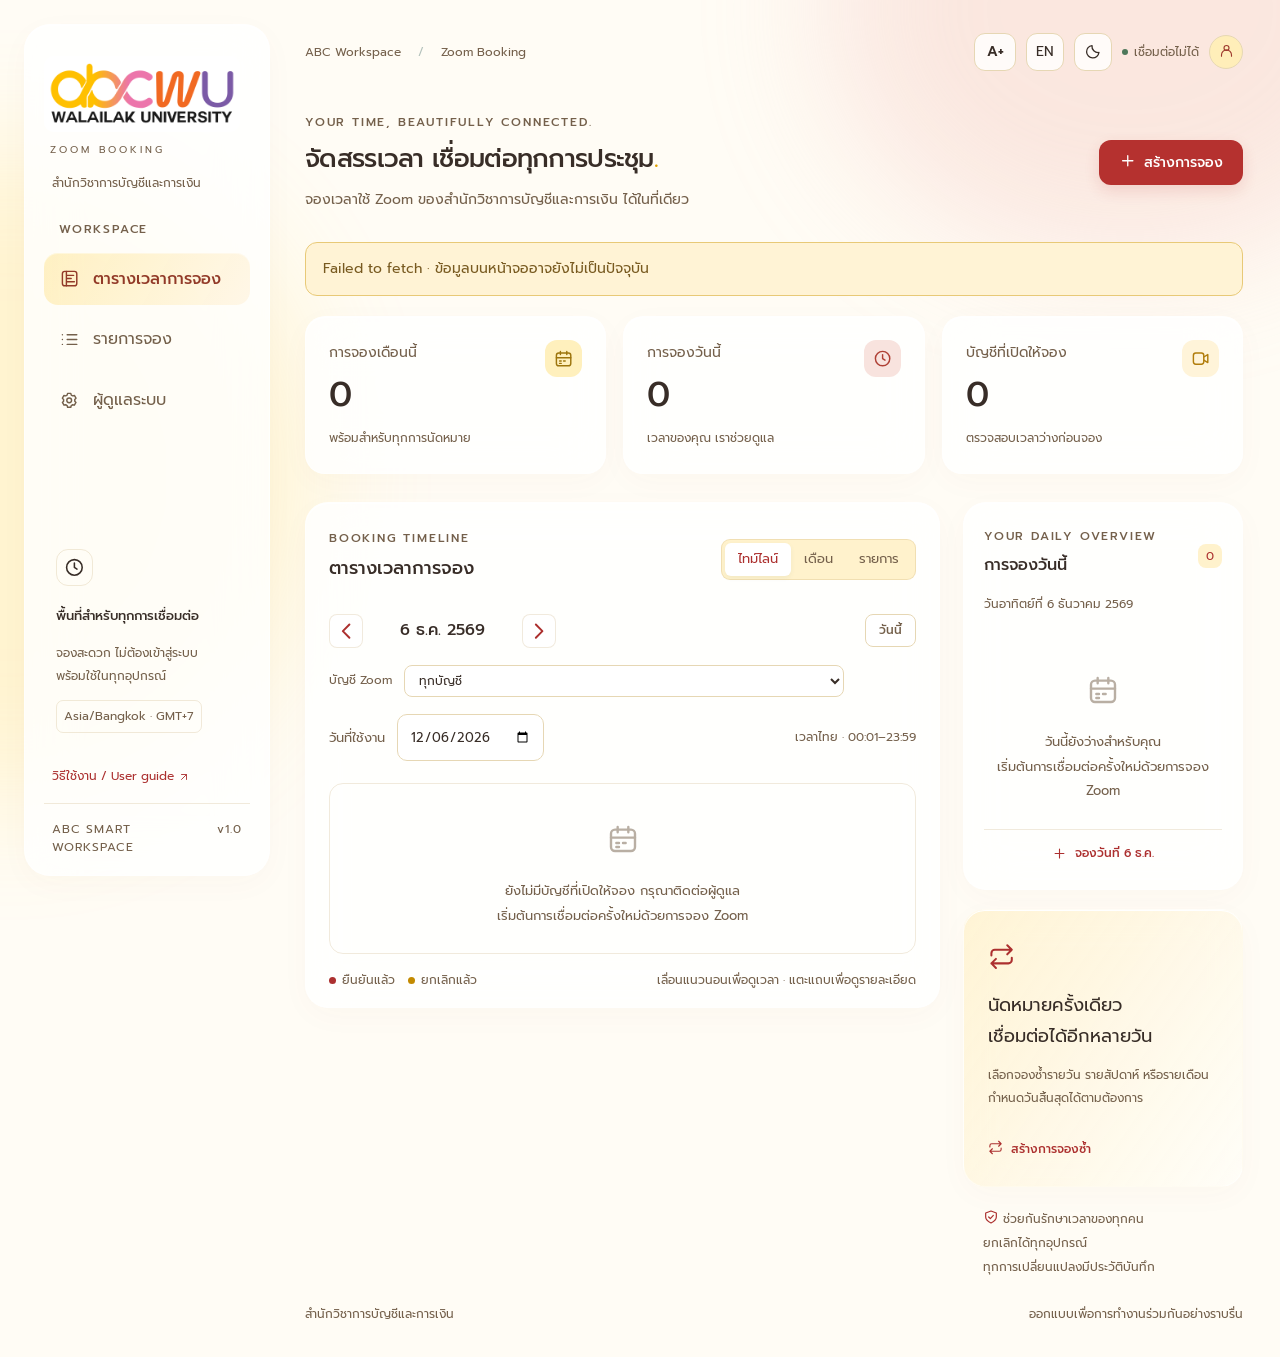
==== commit 0d39246d: "Show usage details, unify icons and improve fiscal-year Zoom account editing" ====
--- a/index.html
+++ b/index.html
@@ -1,18 +1,18 @@
 <!doctype html>
 <html lang="th"><head><meta charset="utf-8"><meta name="viewport" content="width=device-width,initial-scale=1"><meta name="theme-color" content="#fff9e7"><title>ABC Zoom · ระบบจอง Zoom</title><link rel="preconnect" href="https://fonts.googleapis.com"><link rel="preconnect" href="https://fonts.gstatic.com" crossorigin><link href="https://fonts.googleapis.com/css2?family=Prompt:wght@300;400;500;600;700&display=swap" rel="stylesheet"><link rel="stylesheet" href="style.css"><script src="config.js"></script><script type="module" src="app.js"></script></head>
 <body><div class="ambient one"></div><div class="ambient two"></div>
-<div class="shell"><aside class="sidebar glass"><a class="brand" href="./"><span class="logo-wrap"><img class="school-logo" src="logo.png" alt="สำนักวิชาการบัญชีและการเงิน มหาวิทยาลัยวลัยลักษณ์"></span><span class="brand-sub">ZOOM BOOKING</span></a><div class="school">สำนักวิชาการบัญชีและการเงิน</div><div class="nav-label">WORKSPACE</div><nav><button class="nav active" id="nav-calendar"><span>▤</span> ตารางเวลาการจอง</button><button class="nav" id="nav-list"><span>☷</span> รายการจอง</button><button class="nav" id="nav-admin"><span>⚙</span> ผู้ดูแลระบบ</button></nav><div class="sidebar-bottom"><div class="mini-icon">◷</div><b>พื้นที่สำหรับทุกการเชื่อมต่อ</b><p>จองสะดวก ไม่ต้องเข้าสู่ระบบ<br>พร้อมใช้ในทุกอุปกรณ์</p><span class="timezone">Asia/Bangkok · GMT+7</span></div><a class="setup-link" href="setup.html">วิธีใช้งาน / User guide ↗</a><div class="version">ABC SMART WORKSPACE <span>v1.0</span></div></aside>
-<main><header class="topbar"><div class="breadcrumb">ABC Workspace <span>/</span> Zoom Booking</div><div class="top-actions"><button class="utility" id="text-size" aria-label="ปรับขนาดตัวอักษร">A+</button><button class="utility" id="toggle-language" aria-label="Switch language">EN</button><button class="utility" id="toggle-theme" aria-label="สลับธีม">☾</button><span class="status" id="connection-status">กำลังเชื่อมต่อ</span><button class="avatar" id="admin-shortcut" aria-label="ผู้ดูแลระบบ">AF</button></div></header>
-<section class="heading"><div><div class="eyebrow">YOUR TIME, BEAUTIFULLY CONNECTED.</div><h1>จัดสรรเวลา เชื่อมต่อทุกการประชุม<span class="mint-dot">.</span></h1><p>จองเวลาใช้ Zoom ของสำนักวิชาการบัญชีและการเงิน ได้ในที่เดียว</p></div><button class="primary" id="new-booking"><span>＋</span> สร้างการจอง</button></section>
+<div class="shell"><aside class="sidebar glass"><a class="brand" href="./"><span class="logo-wrap"><img class="school-logo" src="logo.png" alt="สำนักวิชาการบัญชีและการเงิน มหาวิทยาลัยวลัยลักษณ์"></span><span class="brand-sub">ZOOM BOOKING</span></a><div class="school">สำนักวิชาการบัญชีและการเงิน</div><div class="nav-label">WORKSPACE</div><nav><button class="nav active" id="nav-calendar"><span data-icon="timeline"></span> ตารางเวลาการจอง</button><button class="nav" id="nav-list"><span data-icon="list"></span> รายการจอง</button><button class="nav" id="nav-admin"><span data-icon="settings"></span> ผู้ดูแลระบบ</button></nav><div class="sidebar-bottom"><div class="mini-icon" data-icon="clock"></div><b>พื้นที่สำหรับทุกการเชื่อมต่อ</b><p>จองสะดวก ไม่ต้องเข้าสู่ระบบ<br>พร้อมใช้ในทุกอุปกรณ์</p><span class="timezone">Asia/Bangkok · GMT+7</span></div><a class="setup-link" href="setup.html">วิธีใช้งาน / User guide <span data-icon="external"></span></a><div class="version">ABC SMART WORKSPACE <span>v1.0</span></div></aside>
+<main><header class="topbar"><div class="breadcrumb">ABC Workspace <span>/</span> Zoom Booking</div><div class="top-actions"><button class="utility" id="text-size" aria-label="ปรับขนาดตัวอักษร">A+</button><button class="utility" id="toggle-language" aria-label="Switch language">EN</button><button class="utility" id="toggle-theme" aria-label="สลับธีม">☾</button><span class="status" id="connection-status">กำลังเชื่อมต่อ</span><button class="avatar" id="admin-shortcut" aria-label="ผู้ดูแลระบบ"><span data-icon="user"></span></button></div></header>
+<section class="heading"><div><div class="eyebrow">YOUR TIME, BEAUTIFULLY CONNECTED.</div><h1>จัดสรรเวลา เชื่อมต่อทุกการประชุม<span class="mint-dot">.</span></h1><p>จองเวลาใช้ Zoom ของสำนักวิชาการบัญชีและการเงิน ได้ในที่เดียว</p></div><button class="primary" id="new-booking"><span data-icon="plus"></span> สร้างการจอง</button></section>
 <div class="notice" id="notice" hidden></div>
-<section class="stats"><article class="glass stat"><div><span>การจองเดือนนี้</span><b id="stat-total">—</b><small>พร้อมสำหรับทุกการนัดหมาย</small></div><span class="stat-icon">▦</span></article><article class="glass stat"><div><span>การจองวันนี้</span><b id="stat-today">—</b><small>เวลาของคุณ เราช่วยดูแล</small></div><span class="stat-icon blue">◷</span></article><article class="glass stat"><div><span>บัญชีที่เปิดให้จอง</span><b id="stat-accounts">—</b><small>ตรวจสอบเวลาว่างก่อนจอง</small></div><span class="stat-icon violet">▣</span></article></section>
-<div class="workspace" id="calendar-view"><section class="glass calendar-panel" id="schedule-panel"><div class="panel-header"><div><div class="eyebrow">BOOKING TIMELINE</div><h2 id="schedule-title">ตารางเวลาการจอง</h2></div><div class="segmented"><button class="selected" id="gantt-mode">ไทม์ไลน์</button><button id="month-mode">เดือน</button><button id="list-mode">รายการ</button></div></div><div class="calendar-toolbar"><div class="month-nav"><button id="prev" aria-label="เดือนก่อนหน้า">‹</button><h3 id="month-title"></h3><button id="next" aria-label="เดือนถัดไป">›</button></div><button class="secondary small" id="today">วันนี้</button></div><label class="account-filter">บัญชี Zoom <select id="filter-account"><option value="">ทุกบัญชี</option></select></label><div id="gantt-view"><div class="gantt-date-row"><label for="gantt-date">วันที่ใช้งาน</label><input type="date" id="gantt-date"><span id="gantt-timezone">เวลาไทย · 00:01–23:59</span></div><div class="gantt-scroll"><div id="gantt"></div></div><div class="gantt-legend"><span><i class="legend-dot"></i> ยืนยันแล้ว</span><span><i class="legend-dot pink"></i> ยกเลิกแล้ว</span><span id="gantt-hint">เลื่อนแนวนอนเพื่อดูเวลา · แตะแถบเพื่อดูรายละเอียด</span></div></div><div id="month-view" hidden><div class="weekdays"><span>อา.</span><span>จ.</span><span>อ.</span><span>พ.</span><span>พฤ.</span><span>ศ.</span><span>ส.</span></div><div class="calendar-grid" id="calendar"></div><div class="calendar-footer"><span><i class="legend-dot"></i> มีการจอง</span><span><i class="legend-dot outline"></i> วันที่เลือก</span><small>แตะวันที่เพื่อดูรายละเอียด</small></div></div></section>
-<aside class="right-column"><section class="glass daily-panel"><div class="panel-header"><div><div class="eyebrow">YOUR DAILY OVERVIEW</div><h2 id="selected-title">การจองวันนี้</h2></div><span class="count" id="day-count">0</span></div><p class="muted" id="selected-date"></p><div id="day-list"></div><button class="text-button" id="day-book">＋ จองในวันนี้</button></section><section class="glass tip"><span class="tip-icon">↻</span><h3>นัดหมายครั้งเดียว<br>เชื่อมต่อได้อีกหลายวัน</h3><p>เลือกจองซ้ำรายวัน รายสัปดาห์ หรือรายเดือน กำหนดวันสิ้นสุดได้ตามต้องการ</p><button class="text-button" id="repeat-book">สร้างการจองซ้ำ ↗</button></section><div class="privacy-note">♧ ช่วยกันรักษาเวลาของทุกคน<br><span>ยกเลิกได้ทุกอุปกรณ์<br>ทุกการเปลี่ยนแปลงมีประวัติบันทึก</span></div></aside></div>
+<section class="stats"><article class="glass stat"><div><span>การจองเดือนนี้</span><b id="stat-total">—</b><small>พร้อมสำหรับทุกการนัดหมาย</small></div><span class="stat-icon" data-icon="calendar"></span></article><article class="glass stat"><div><span>การจองวันนี้</span><b id="stat-today">—</b><small>เวลาของคุณ เราช่วยดูแล</small></div><span class="stat-icon blue" data-icon="clock"></span></article><article class="glass stat"><div><span>บัญชีที่เปิดให้จอง</span><b id="stat-accounts">—</b><small>ตรวจสอบเวลาว่างก่อนจอง</small></div><span class="stat-icon violet" data-icon="video"></span></article></section>
+<div class="workspace" id="calendar-view"><section class="glass calendar-panel" id="schedule-panel"><div class="panel-header"><div><div class="eyebrow">BOOKING TIMELINE</div><h2 id="schedule-title">ตารางเวลาการจอง</h2></div><div class="segmented"><button class="selected" id="gantt-mode">ไทม์ไลน์</button><button id="month-mode">เดือน</button><button id="list-mode">รายการ</button></div></div><div class="calendar-toolbar"><div class="month-nav"><button id="prev" aria-label="เดือนก่อนหน้า"><span data-icon="left"></span></button><h3 id="month-title"></h3><button id="next" aria-label="เดือนถัดไป"><span data-icon="right"></span></button></div><button class="secondary small" id="today">วันนี้</button></div><label class="account-filter">บัญชี Zoom <select id="filter-account"><option value="">ทุกบัญชี</option></select></label><div id="gantt-view"><div class="gantt-date-row"><label for="gantt-date">วันที่ใช้งาน</label><input type="date" id="gantt-date"><span id="gantt-timezone">เวลาไทย · 00:01–23:59</span></div><div class="gantt-scroll"><div id="gantt"></div></div><div class="gantt-legend"><span><i class="legend-dot"></i> ยืนยันแล้ว</span><span><i class="legend-dot pink"></i> ยกเลิกแล้ว</span><span id="gantt-hint">เลื่อนแนวนอนเพื่อดูเวลา · แตะแถบเพื่อดูรายละเอียด</span></div></div><div id="month-view" hidden><div class="weekdays"><span>อา.</span><span>จ.</span><span>อ.</span><span>พ.</span><span>พฤ.</span><span>ศ.</span><span>ส.</span></div><div class="calendar-grid" id="calendar"></div><div class="calendar-footer"><span><i class="legend-dot"></i> มีการจอง</span><span><i class="legend-dot outline"></i> วันที่เลือก</span><small>แตะวันที่เพื่อดูรายละเอียด</small></div></div></section>
+<aside class="right-column"><section class="glass daily-panel"><div class="panel-header"><div><div class="eyebrow">YOUR DAILY OVERVIEW</div><h2 id="selected-title">การจองวันนี้</h2></div><span class="count" id="day-count">0</span></div><p class="muted" id="selected-date"></p><div id="day-list"></div><button class="text-button" id="day-book"><span data-icon="plus"></span> จองในวันนี้</button></section><section class="glass tip"><span class="tip-icon" data-icon="repeat"></span><h3>นัดหมายครั้งเดียว<br>เชื่อมต่อได้อีกหลายวัน</h3><p>เลือกจองซ้ำรายวัน รายสัปดาห์ หรือรายเดือน กำหนดวันสิ้นสุดได้ตามต้องการ</p><button class="text-button" id="repeat-book"><span data-icon="repeat"></span> สร้างการจองซ้ำ</button></section><div class="privacy-note"><span data-icon="shield"></span> ช่วยกันรักษาเวลาของทุกคน<br><span>ยกเลิกได้ทุกอุปกรณ์<br>ทุกการเปลี่ยนแปลงมีประวัติบันทึก</span></div></aside></div>
 <section class="glass list-panel" id="list-view" hidden><div class="panel-header"><h2>รายการจอง</h2><input id="search" type="search" placeholder="ค้นหาชื่อผู้จอง / หัวข้อ" aria-label="ค้นหารายการจอง"></div><p class="muted">รายการในเดือนที่เลือก · เวลาประเทศไทย</p><div id="all-list"></div></section>
-<section class="glass admin-panel" id="admin-view" hidden><div class="panel-header"><div><div class="eyebrow">ADMINISTRATION</div><h2>ผู้ดูแลระบบ</h2></div><button class="secondary" id="logout" hidden>ออกจากระบบ</button></div><form id="login-form" class="form narrow"><p class="muted">เข้าสู่ระบบสำหรับผู้ดูแล</p><label>อีเมล<input name="email" type="email" autocomplete="username" required></label><label>รหัสผ่าน<input name="password" type="password" autocomplete="current-password" required></label><button class="primary">เข้าสู่ระบบ</button></form><div id="admin-content" hidden><div class="admin-grid"><div><h3>จัดการบัญชี Zoom</h3><div id="account-list"></div><form id="account-form" class="form"><label>รหัสบัญชี<input name="account_id" required maxlength="100" placeholder="เช่น zoom-01"></label><label>ชื่อแสดงผล<input name="branch" required maxlength="150" placeholder="เช่น Zoom สำนักวิชา 01"></label><label>อีเมล Zoom<input name="email" type="email" required></label><label>รหัสผ่าน Zoom (เว้นว่างเพื่อใช้ค่าเดิม)<input name="password" type="password" autocomplete="new-password" maxlength="200"></label><label>สถานะ<select name="status"><option value="ACTIVE">เปิดให้จอง</option><option value="INACTIVE">ปิดให้จอง</option></select></label><button class="primary">บันทึกบัญชี</button></form></div><div><h3>ประวัติการเปลี่ยนแปลง</h3><p class="muted">ล่าสุด 300 รายการ · ชื่อผู้ใช้งานทั่วไปเป็นข้อมูลที่กรอกเอง<br>ผู้ดูแลที่ยืนยันแล้วจะแสดงรหัสบัญชี</p><button id="export-logs" class="secondary small">ดาวน์โหลดประวัติ JSON</button><div id="audit-list"></div></div></div></div></section>
+<section class="glass admin-panel" id="admin-view" hidden><div class="panel-header"><div><div class="eyebrow">ADMINISTRATION</div><h2>ผู้ดูแลระบบ</h2></div><button class="secondary" id="logout" hidden><span data-icon="logout"></span> ออกจากระบบ</button></div><form id="login-form" class="form narrow"><p class="muted">เข้าสู่ระบบสำหรับผู้ดูแล</p><label>อีเมล<input name="email" type="email" autocomplete="username" required></label><label>รหัสผ่าน<input name="password" type="password" autocomplete="current-password" required></label><button class="primary">เข้าสู่ระบบ</button></form><div id="admin-content" hidden><div class="admin-grid"><div><div class="account-heading"><h3>จัดการบัญชี Zoom</h3><button type="button" class="secondary small" id="add-account"><span data-icon="plus"></span> เพิ่มบัญชี</button></div><p class="muted">เลือกบัญชีเพื่อแก้ไขข้อมูลสำหรับปีงบประมาณใหม่ ประวัติการจองเดิมจะยังอยู่ครบ</p><div id="account-list"></div><form id="account-form" class="form"><h4 id="account-form-title">เพิ่มบัญชี Zoom</h4><p class="field-hint" id="account-edit-hint"></p><label>รหัสบัญชี<input name="account_id" required maxlength="100" placeholder="เช่น zoom-01"></label><label>ชื่อแสดงผล<input name="branch" required maxlength="150" placeholder="เช่น Zoom สำนักวิชา 01"></label><label>ปีงบประมาณ (พ.ศ.)<input name="fiscal_year" type="number" min="2400" max="3000" placeholder="เช่น 2570"></label><label>อีเมล Zoom<input name="email" type="email" required></label><label>รหัสผ่าน Zoom (เว้นว่างเพื่อใช้ค่าเดิม)<span class="password-field"><input name="password" id="zoom-account-password" type="password" autocomplete="new-password" maxlength="200"><button class="password-toggle" type="button" id="toggle-account-password" aria-label="แสดงรหัสผ่าน"><span data-icon="eye"></span></button></span></label><label>สถานะ<select name="status"><option value="ACTIVE">เปิดให้จอง</option><option value="INACTIVE">ปิดให้จอง</option></select></label><div class="account-actions"><button class="primary" type="submit"><span data-icon="save"></span> บันทึกบัญชี</button><button class="secondary" id="reset-account" type="button">ยกเลิกการแก้ไข</button></div><p class="form-error" id="account-error" role="alert"></p></form></div><div><h3>ประวัติการเปลี่ยนแปลง</h3><p class="muted">ล่าสุด 300 รายการ · ชื่อผู้ใช้งานทั่วไปเป็นข้อมูลที่กรอกเอง<br>ผู้ดูแลที่ยืนยันแล้วจะแสดงรหัสบัญชี</p><button id="export-logs" class="secondary small"><span data-icon="download"></span> ดาวน์โหลดประวัติ JSON</button><div id="audit-list"></div></div></div></div></section>
 <footer>สำนักวิชาการบัญชีและการเงิน <span>ออกแบบเพื่อการทำงานร่วมกันอย่างราบรื่น</span></footer></main></div>
-<dialog id="booking-dialog"><form id="booking-form" class="form"><div class="dialog-header"><div><div class="eyebrow">LET’S MAKE TIME</div><h2>สร้างการจอง Zoom</h2></div><button type="button" class="close" data-close aria-label="ปิด">×</button></div><div class="form-row"><label>ชื่อผู้จอง *<input name="name" required minlength="2" maxlength="150" autocomplete="name" placeholder="ชื่อและนามสกุล"></label><label>บัญชี Zoom *<select name="account_id" required id="booking-account"></select></label></div><label>หัวข้อการใช้งาน *<input name="topic" required minlength="2" maxlength="150" placeholder="เช่น ประชุมคณะกรรมการสำนักวิชา"></label><label>วัตถุประสงค์การใช้งาน *<textarea name="purpose" required minlength="2" maxlength="500" rows="2" placeholder="รายละเอียดการประชุม / การเรียนการสอน"></textarea></label><div class="form-row three"><label>วันที่ *<input type="date" name="date" required></label><label>เวลาเริ่ม *<input type="time" name="start" min="00:01" max="23:58" value="09:00" required></label><label>เวลาสิ้นสุด *<input type="time" name="end" min="00:02" max="23:59" value="10:00" required></label></div><p class="field-hint">เวลาไทย 00:01–23:59 น. · จองข้ามวันให้แยกรายการ</p><label>การจองซ้ำ<select name="repeat" id="repeat"><option value="none">ไม่จองซ้ำ</option><option value="daily">รายวัน</option><option value="weekly">รายสัปดาห์</option><option value="monthly">รายเดือน</option></select></label><div id="repeat-options" hidden><div class="form-row"><label>ทุก ๆ<input name="interval" type="number" min="1" max="12" value="1"></label><label>สิ้นสุดวันที่<input name="until" type="date"></label></div><div id="weekdays-input" class="weekday-options" hidden></div><p class="field-hint">สูงสุด 100 ครั้ง ภายใน 180 วัน · รายเดือนจะข้ามเดือนที่ไม่มีวันตรงกัน</p><p id="repeat-summary" class="repeat-summary"></p></div><div class="form-notice">ยกเลิกได้จากทุกอุปกรณ์ เพียงกรอกชื่อผู้ยกเลิกและเหตุผล ระบบบันทึกประวัติให้ผู้ดูแลตรวจสอบ</div><p class="form-error" id="booking-error" role="alert"></p><div class="dialog-actions"><button type="button" class="secondary" data-close>กลับ</button><button class="primary" id="submit-booking">ยืนยันการจอง</button></div></form></dialog>
-<dialog id="detail-dialog"><div class="dialog-header"><h2>รายละเอียดการจอง</h2><button class="close" data-close aria-label="ปิด">×</button></div><div id="booking-detail"></div></dialog>
-<dialog id="cancel-dialog"><form id="cancel-form" class="form"><div class="dialog-header"><h2>ยกเลิกการจอง</h2><button type="button" class="close" data-close aria-label="ปิด">×</button></div><label>ชื่อผู้ยกเลิก *<input name="name" minlength="2" maxlength="150" required></label><label>เหตุผลที่ยกเลิก *<textarea name="reason" minlength="2" maxlength="500" required></textarea></label><label>รายการที่จะยกเลิก<select name="scope"><option value="one">เฉพาะครั้งนี้</option><option value="future">ครั้งนี้และครั้งถัดไปในชุด</option><option value="all">ทุกครั้งในชุดที่ยังไม่เริ่ม</option></select></label><p class="form-notice">บันทึกชื่อ เวลา เหตุผล และข้อมูลตรวจสอบเครือข่ายแบบแฮชในประวัติ ผู้ดูแลสามารถตรวจสอบได้</p><p class="form-error" id="cancel-error" role="alert"></p><button class="danger">ยืนยันยกเลิก</button></form></dialog>
-<dialog id="receipt-dialog"><div class="dialog-header"><h2>จองสำเร็จ ✓</h2></div><p id="receipt-count"></p><p>จองสำเร็จแล้ว ยกเลิกได้ทุกอุปกรณ์โดยไม่ต้องใช้รหัส</p><div id="receipt-credentials" class="credentials"></div><p class="muted">เปิดรายการจอง กรอกชื่อผู้ยกเลิกและเหตุผล แล้วกดยืนยัน ระบบเก็บประวัติทุกครั้ง</p><div class="dialog-actions"><button class="secondary" id="download-receipt">ดาวน์โหลดหลักฐาน</button><button class="primary" data-close>เรียบร้อย</button></div></dialog>
-<dialog id="credentials-dialog"><form id="credentials-form" class="form"><div class="dialog-header"><h2 data-credential-title>ข้อมูลเข้าสู่ระบบ Zoom</h2><button type="button" class="close" data-close aria-label="ปิด">×</button></div><button class="primary" id="reveal-credentials">เปิดดูข้อมูล</button><p id="credentials-error" class="form-error" role="alert"></p><div id="credentials-result" class="credentials" hidden></div></form></dialog><div id="toast" role="status" hidden></div></body></html>
+<dialog id="booking-dialog"><form id="booking-form" class="form"><div class="dialog-header"><div><div class="eyebrow">LET’S MAKE TIME</div><h2>สร้างการจอง Zoom</h2></div><button type="button" class="close" data-close aria-label="ปิด"><span data-icon="close"></span></button></div><div class="form-row"><label>ชื่อผู้จอง *<input name="name" required minlength="2" maxlength="150" autocomplete="name" placeholder="ชื่อและนามสกุล"></label><label>บัญชี Zoom *<select name="account_id" required id="booking-account"></select></label></div><label>หัวข้อการใช้งาน *<input name="topic" required minlength="2" maxlength="150" placeholder="เช่น ประชุมคณะกรรมการสำนักวิชา"></label><label>วัตถุประสงค์การใช้งาน *<textarea name="purpose" required minlength="2" maxlength="500" rows="2" placeholder="รายละเอียดการประชุม / การเรียนการสอน"></textarea></label><div class="form-row three"><label>วันที่ *<input type="date" name="date" required></label><label>เวลาเริ่ม *<input type="time" name="start" min="00:01" max="23:58" value="09:00" required></label><label>เวลาสิ้นสุด *<input type="time" name="end" min="00:02" max="23:59" value="10:00" required></label></div><p class="field-hint">เวลาไทย 00:01–23:59 น. · จองข้ามวันให้แยกรายการ</p><label>การจองซ้ำ<select name="repeat" id="repeat"><option value="none">ไม่จองซ้ำ</option><option value="daily">รายวัน</option><option value="weekly">รายสัปดาห์</option><option value="monthly">รายเดือน</option></select></label><div id="repeat-options" hidden><div class="form-row"><label>ทุก ๆ<input name="interval" type="number" min="1" max="12" value="1"></label><label>สิ้นสุดวันที่<input name="until" type="date"></label></div><div id="weekdays-input" class="weekday-options" hidden></div><p class="field-hint">สูงสุด 100 ครั้ง ภายใน 180 วัน · รายเดือนจะข้ามเดือนที่ไม่มีวันตรงกัน</p><p id="repeat-summary" class="repeat-summary"></p></div><div class="form-notice">ยกเลิกได้จากทุกอุปกรณ์ เพียงกรอกชื่อผู้ยกเลิกและเหตุผล ระบบบันทึกประวัติให้ผู้ดูแลตรวจสอบ</div><p class="form-error" id="booking-error" role="alert"></p><div class="dialog-actions"><button type="button" class="secondary" data-close>กลับ</button><button class="primary" id="submit-booking">ยืนยันการจอง</button></div></form></dialog>
+<dialog id="detail-dialog"><div class="dialog-header"><h2>รายละเอียดการจอง</h2><button class="close" data-close aria-label="ปิด"><span data-icon="close"></span></button></div><div id="booking-detail"></div></dialog>
+<dialog id="cancel-dialog"><form id="cancel-form" class="form"><div class="dialog-header"><h2>ยกเลิกการจอง</h2><button type="button" class="close" data-close aria-label="ปิด"><span data-icon="close"></span></button></div><label>ชื่อผู้ยกเลิก *<input name="name" minlength="2" maxlength="150" required></label><label>เหตุผลที่ยกเลิก *<textarea name="reason" minlength="2" maxlength="500" required></textarea></label><label>รายการที่จะยกเลิก<select name="scope"><option value="one">เฉพาะครั้งนี้</option><option value="future">ครั้งนี้และครั้งถัดไปในชุด</option><option value="all">ทุกครั้งในชุดที่ยังไม่เริ่ม</option></select></label><p class="form-notice">บันทึกชื่อ เวลา เหตุผล และข้อมูลตรวจสอบเครือข่ายแบบแฮชในประวัติ ผู้ดูแลสามารถตรวจสอบได้</p><p class="form-error" id="cancel-error" role="alert"></p><button class="danger">ยืนยันยกเลิก</button></form></dialog>
+<dialog id="receipt-dialog"><div class="dialog-header"><h2>จองสำเร็จ ✓</h2></div><p id="receipt-count"></p><p>จองสำเร็จแล้ว ยกเลิกได้ทุกอุปกรณ์โดยไม่ต้องใช้รหัส</p><div id="receipt-credentials" class="credentials"></div><p class="muted">เปิดรายการจอง กรอกชื่อผู้ยกเลิกและเหตุผล แล้วกดยืนยัน ระบบเก็บประวัติทุกครั้ง</p><div class="dialog-actions"><button class="secondary" id="download-receipt"><span data-icon="download"></span> ดาวน์โหลดหลักฐาน</button><button class="primary" data-close>เรียบร้อย</button></div></dialog>
+<dialog id="credentials-dialog"><form id="credentials-form" class="form"><div class="dialog-header"><h2 data-credential-title>ข้อมูลเข้าสู่ระบบ Zoom</h2><button type="button" class="close" data-close aria-label="ปิด"><span data-icon="close"></span></button></div><button class="primary" id="reveal-credentials">เปิดดูข้อมูล</button><p id="credentials-error" class="form-error" role="alert"></p><div id="credentials-result" class="credentials" hidden></div></form></dialog><div id="toast" role="status" hidden></div></body></html>
--- a/style.css
+++ b/style.css
@@ -28,3 +28,6 @@
 body{font-size:1rem;line-height:1.55}.heading h1{font-size:clamp(1.5rem,2vw,2rem);line-height:1.45}.heading p{line-height:1.8}.form label{line-height:1.6}.booking-card b,.booking-card p{line-height:1.7;overflow-wrap:anywhere}.brand .brand-sub{font-size:.625rem}.gantt-bar span{line-height:1.4}.topbar{min-height:56px;height:auto;gap:12px}.top-actions{flex-shrink:0}.gantt-date-row{line-height:1.8}.gantt-hours>span{font-size:.6875rem}.gantt-head{height:52px}.gantt-legend #gantt-hint{font-size:.75rem}.gantt-bar.is-cancelled span{font-size:.6875rem}#text-size{min-width:42px;font-weight:600}.sidebar-bottom{line-height:1.8}.day{min-height:92px}
 @media(max-width:650px){.topbar{gap:6px}.top-actions{gap:4px}.breadcrumb{max-width:23%;font-size:.625rem}.utility{min-width:32px;min-height:38px;font-size:.75rem}#text-size{min-width:35px}.status{max-width:68px;font-size:.625rem}.heading h1{font-size:1.5rem}.stat span:not(.stat-icon){font-size:.75rem}.stat small{font-size:.6875rem}.stat{padding:14px 9px}.gantt-date-row>span{font-size:.75rem}.account-filter{flex-wrap:wrap}.brand .brand-sub{font-size:.5rem}.day{min-height:76px}.day-number{font-size:.75rem}}
 @media(max-width:420px){html[data-text-size=xlarge] .topbar{flex-wrap:wrap}html[data-text-size=xlarge] .breadcrumb{max-width:100%}.form-row.three{grid-template-columns:1fr}html[data-text-size=xlarge] .stats{grid-template-columns:1fr}.top-actions{max-width:100%}}
+/* One cohesive, rounded outline icon set. */
+.icon{display:inline-block;width:1.25em;height:1.25em;vertical-align:-.2em;flex-shrink:0;pointer-events:none}.nav>span{display:inline-flex;align-items:center;justify-content:center;font-size:1.25rem}.nav .icon{width:1.2rem;height:1.2rem}.primary,.secondary,.text-button{display:inline-flex;align-items:center;justify-content:center;gap:.5rem}.primary span{font-size:inherit;margin:0}.stat-icon .icon{width:1.2rem;height:1.2rem}.mini-icon .icon{width:1.3rem;height:1.3rem}.tip-icon .icon{width:1.7rem;height:1.7rem}.utility,.avatar,.month-nav button,.close{display:inline-flex;align-items:center;justify-content:center}.close .icon{width:1rem;height:1rem}.empty-icon .icon{width:2rem;height:2rem}.privacy-note>span[data-icon]{display:inline-block;color:var(--purple)}.privacy-note .icon{width:1rem;height:1rem}.setup-link .icon{width:1em;height:1em}.booking-card .booking-topic{font-size:.9rem;color:var(--ink);font-weight:500;margin-top:9px;line-height:1.65}.booking-card .booking-purpose{font-size:.825rem;color:var(--secondary-ink);line-height:1.75;margin-top:7px;white-space:pre-wrap;overflow-wrap:anywhere}.detail-row b{white-space:pre-wrap;overflow-wrap:anywhere}.detail-row{align-items:flex-start}.detail-row>span{flex-shrink:0}.account-heading{display:flex;align-items:center;justify-content:space-between;gap:12px}.account-card{position:relative;padding-right:48px}.account-card .account-edit-icon{position:absolute;right:15px;top:18px;color:var(--purple)}.account-card .edit-caption{display:inline-block;font-size:.75rem;color:var(--purple);margin-top:9px}.account-card:hover{border-color:var(--purple)}#account-form{margin-top:24px;padding-top:20px;border-top:1px solid var(--line);scroll-margin-top:24px}#account-form h4{margin:0;font-size:1rem;font-weight:500}#account-form input[readonly]{background:var(--subtle);color:var(--secondary-ink);cursor:default}.password-field{display:flex;align-items:center;position:relative}.password-field input{padding-right:48px}.password-toggle{position:absolute;right:5px;top:4px;bottom:4px;min-width:36px;background:none;border:0;border-radius:8px;color:var(--secondary-ink);display:grid;place-items:center}.password-toggle:hover{background:var(--subtle)}.account-actions{display:flex;align-items:center;gap:10px;flex-wrap:wrap}.admin-grid>div{min-width:0}#audit-list{max-height:850px;overflow:auto;padding-right:7px}.account-heading h3{margin:0}.booking-card p:empty{display:none}
+@media(max-width:650px){.nav .icon{width:1.2rem;height:1.2rem}.nav{gap:0}.account-heading{flex-wrap:wrap}.account-card{padding-right:45px}.account-actions{align-items:stretch}.account-actions button{flex:1}.booking-card .booking-purpose{font-size:.85rem}.admin-grid .form input{font-size:1rem}.close{min-width:34px;min-height:34px}.month-nav button .icon{width:1.1rem;height:1.1rem}}
